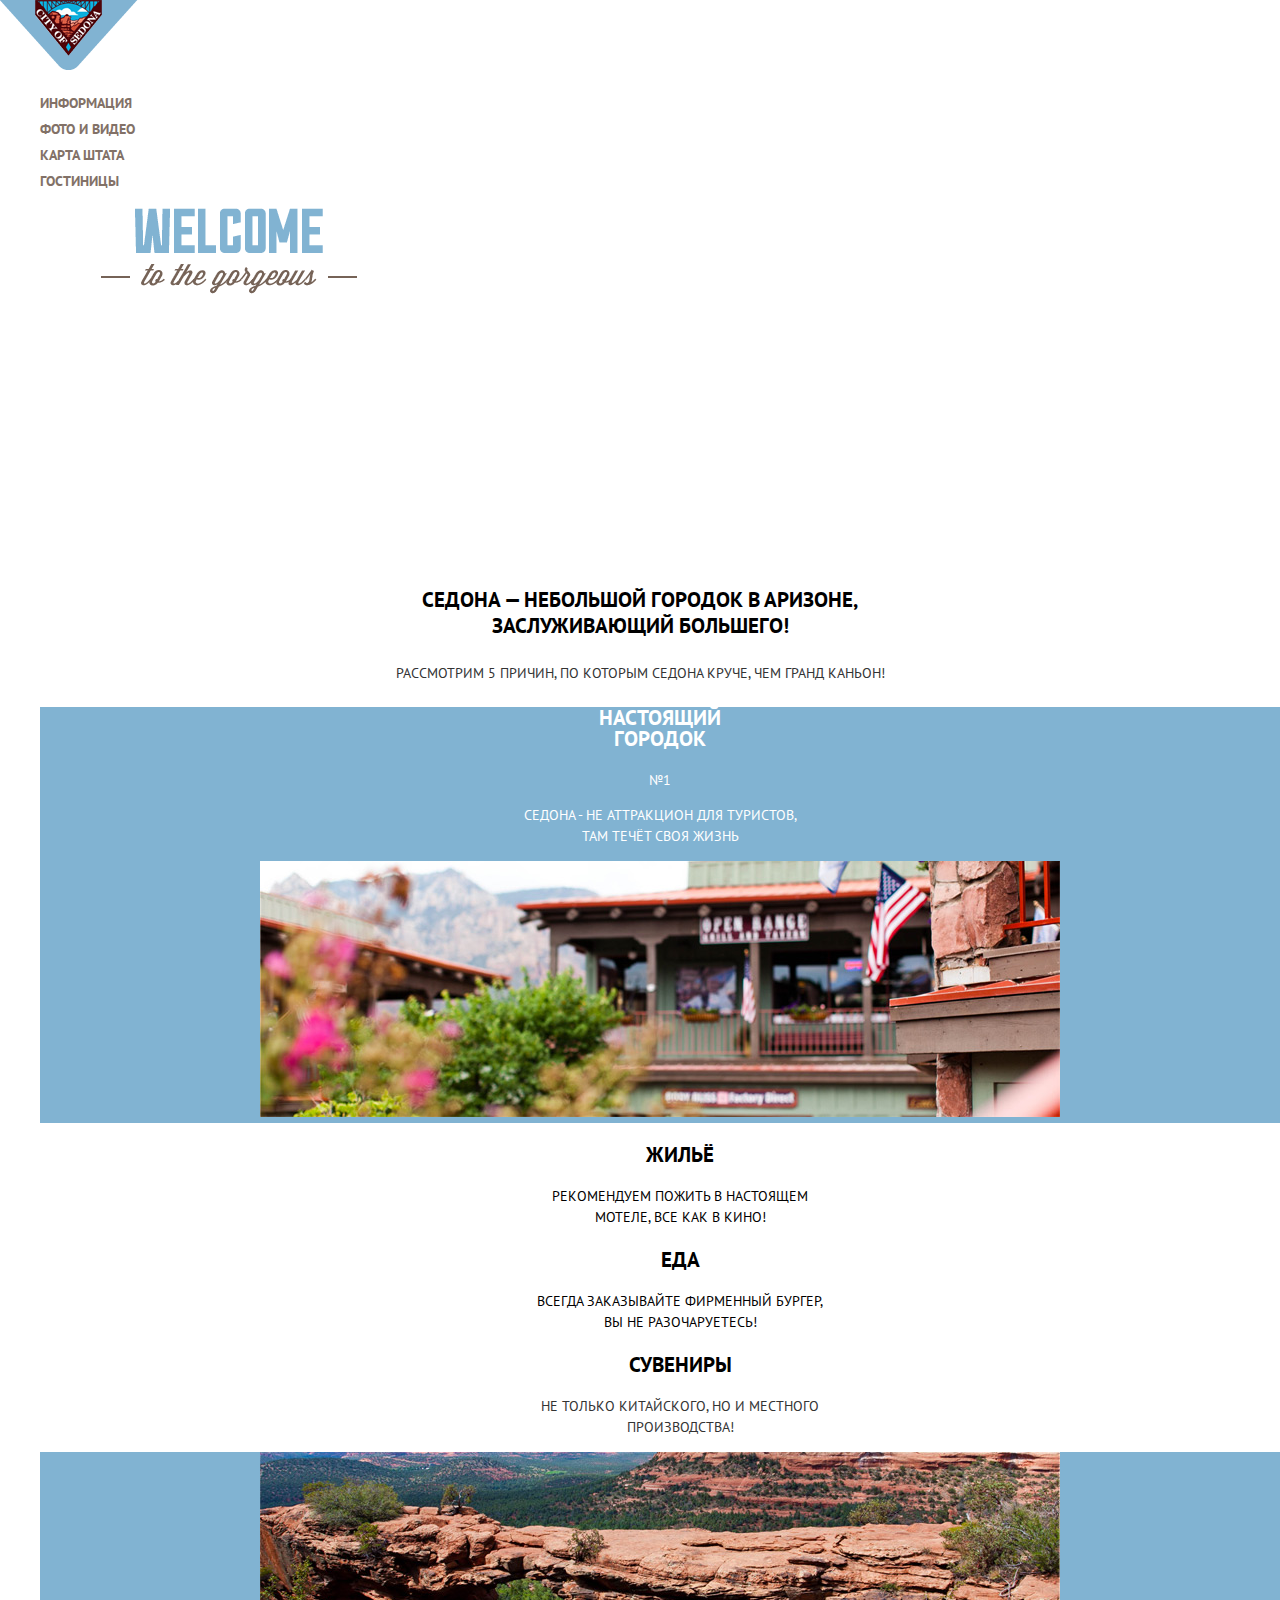
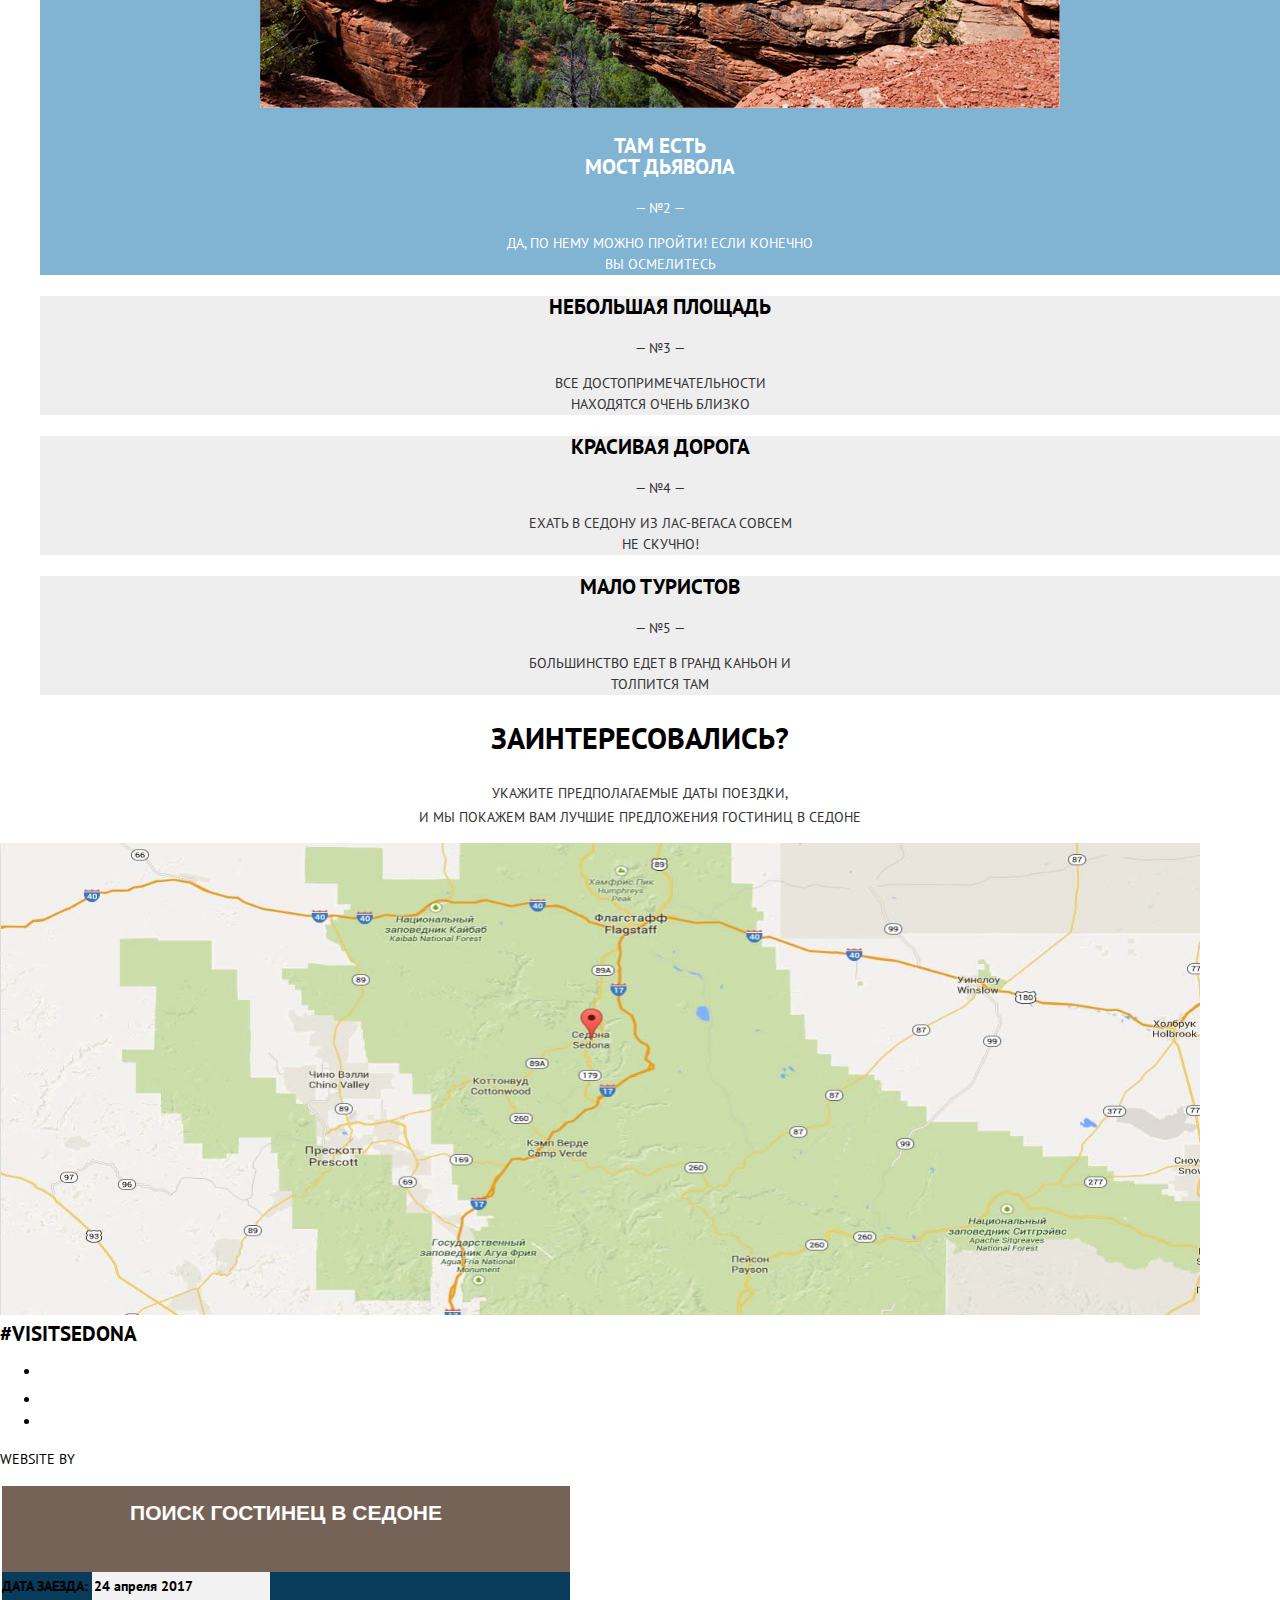
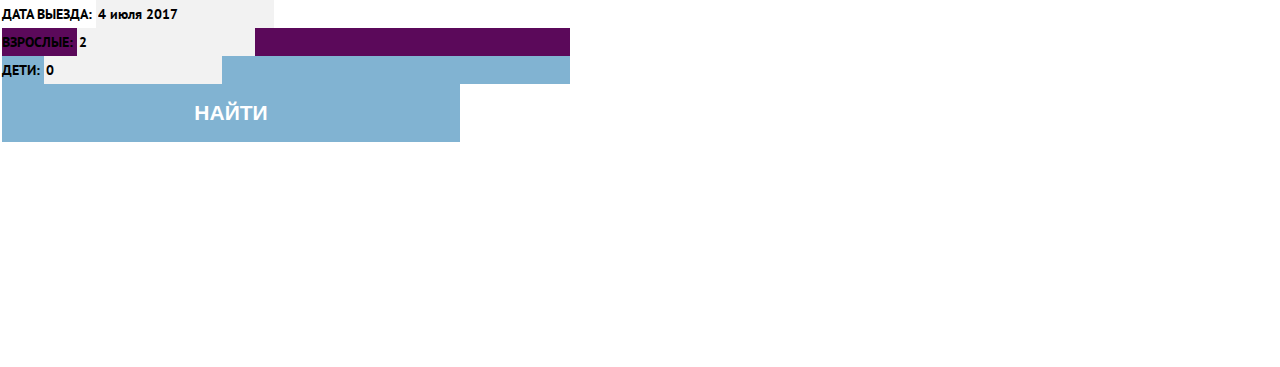
==== index.html @ f2735980 "Стилизация главной страницы ( без формы, отступы исправлю позже)" ====
<!DOCTYPE html>
<html lang="ru">
  <head>
    <meta charset="utf-8">
    <title>HTML Academy: Седона</title>
    <link href="https://fonts.googleapis.com/css?family=PT+Sans" rel="stylesheet">
    <link rel="stylesheet" type="text/css" href="normalize.css">
    <link href="css/style.css" rel="stylesheet">
  </head>
  <body>
    <header>
      <div class="main-navigation-wrapper">
      <a class="main-logo" href="index.html">
        <img src="img/main-header138x70.png" width="138" height="70" alt="Логотип Седона">
        </a>
      <nav class="main-navigation">  
        <ul class="site-navigation">
          <li class="item-info"><a href="#">Информация</a></li>
          <li class="item-photo"><a href="#">Фото и видео</a></li>
          <li class="item-map"><a href="#">Карта штата</a></li>
          <li class="item-hotel"><a href="catalog.html">Гостиницы</a></li>
        </ul>
      </nav>
      </div>
      <div class="features-photo">
        <img src="img/main-backgroung458x352.png" width="458" height="352" alt="welcome to sedona">
        <div>
    </header>
    <main class="container">
      <h1 class="visually-hidden">SEDONA</h1>
      <section class="features-main">
        <h2 class="visually-hidden">
          Преимущества
        </h2>
        <p class="sedona-description">
          СЕДОНА — небольшой городок в АРИЗОНЕ, <br>
зАСЛУЖИвающий большего!
        </p>
        <p class="table-name">Рассмотрим 5 причин, по которым Седона круче, чем гранд каньон!
        </p>
        <ol class="sedona-features">
          <li class="first-features">
            <div class="first-features-block">
            <h3>Настоящий<br>
              городок
            </h3>
            <span> №1</span>
            <p>Седона - не аттракцион для туристов,<br> там течёт своя жизнь</p>
          </div>
            <img src="img/thefirstreasontown800x256.jpg">
            </li>
            <ul class="features-list">
              <li class="features-item-first">
                <h3>Жильё</h3>
                <p>Рекомендуем пожить в настоящем<br> мотеле, все как в кино!</p>
              </li>
              <li class="features-item-second">
                <h3>Еда</h3>
                <p>Всегда заказывайте фирменный бургер,<br>
                  Вы не разочаруетесь!
                </p>
              </li>
              <li class="features-item">
                <h3>Сувениры</h3>
                <p>Не только китайского, но и местного<br>производства!
              </li>
            </ul>
          <li class="second-features">
              <img src="img/thesecondreasontown800x256.jpg">
              <div class="second-features-block">
            <h3>Там есть<br>
              мост дьявола
            </h3>
            <span> — №2 —</span>
            <p>Да, по нему можно пройти! Если конечно<br> вы осмелитесь</p>
            </div>
          </li>
          <div class="last-feature-block">
          <div class="feature-item-block-1">
          <li class="features">
            <h3>Небольшая площадь</h3>
            <span>— №3 —</span>
            <p >ВСЕ достопримечательности <br>
находятся очень близко</p>
          </li>
          </div>
          <div class="feature-item-block-2">
          <li class="features">
            <h3>Красивая дорога</h3>
            <span>— №4 —</span>
            <p>ЕХАТЬ В СЕДОНУ ИЗ ЛАС-ВЕГАСА совсем <br>
НЕ СКУЧНО!</p>
          </li>
          </div>
          <div class="feature-item-block-3">
          <li class="features">
            <h3 >Мало туристов</h3>
            <span>— №5 —</span>
            <p>Большинство едет в Гранд Каньон и<br> толпится там</p>
          </li>
          </div>
          </div>
        </ol>
      </section>
      <section class="modal-map">
        <h2 class="map-title">Заинтересовались?</h2>
        <p class="map-description">
         Укажите предполагаемые даты поездки, <br>
и мы покажем вам лучшие предложения гостиниц в седоне
        </p>
        <img src="img/mp.jpg" width="1200" height="472" alt="Карта">
      </section>
    </main>
    

    <footer class="main-footer">
       <div class="container-footer">
      <div class="visit-span">
      <span>#VISITSEDONA</span>
      </div>
       
      <div class="social-wrapper">
       <div class="social-block">
        <ul class="social">
          <li><a class="social-button " href="#">
            <span class="visually-hidden">twitter</span>
            <svg xmlns="http://www.w3.org/2000/svg" xmlns:xlink="http://www.w3.org/1999/xlink" width="17" height="15" viewBox="0 0 17 15">
              <path fill="#FFF" d="M10.95.144c1.685-.496 2.984.27 3.577 1.179.673-.231 1.331-.481 2.011-.708a2.345 2.345 0 0 1-.857 1.768c.685.17 1.304-.491 1.304-.491-.169 1-1.006 1.788-1.563 2.024-.231 6.75-3.175 11.217-10.077 11.082h-.446c-.41 0-4.164-.46-4.898-1.887 2.271.196 3.893-.422 4.693-1.177-.96-.3-2.679-.477-2.979-2.95.349.106.564.228 1.19.119C1.705 8.247.374 7.53.448 5.33c.285.328 1.067.536 1.34.472C1.085 5.561-.182 2.442.894.85c1.818 1.854 3.735 3.606 7.152 3.773C8.254 2.33 9.183.793 10.95.144z"/></svg>

            </a>
          </li>
          <li><a class="social-button" href="#">
            <span class="visually-hidden">facebook</span>
            <svg xmlns="http://www.w3.org/2000/svg" width="12" height="22" viewBox="0 0 12 22"><path fill="#FFF" d="M12 4V0H8a4 4 0 0 0-4 4v4H0v4h4v10h4V12h4V8H8V4h4z"/></svg>
            </a>
          </li>
          <li><a class="social-button" href="#">
            <span class="visually-hidden">youtube</span>
            <svg xmlns="http://www.w3.org/2000/svg" xmlns:xlink="http://www.w3.org/1999/xlink" width="20" height="16" viewBox="0 0 20 16"><path fill="#FFF" d="M17 0H3C1.35 0 0 1.35 0 3v10c0 1.65 1.35 3 3 3h14c1.65 0 3-1.35 3-3V3c0-1.65-1.35-3-3-3zM6.027 11.998V4.002L15.014 8l-8.987 3.998z"/></svg>

            </a>
          </li>
        </ul>
      </div>
     </div>


      <div class="footer-copyright">
        <p>Website by</p>
        <a class="button" href="https://htmlacademy.ru">
        <span class="visually-hidden">HTML Academy</span>
      </a>

      </div>
    </div>
    </footer>


    <fieldset class="form-frame">
      <button class="search-hotel"> Поиск гостинец в Седоне </button>
      <form class="searching-form">
        
        <div class="form-block">
        <div class="comming">
          <label class="date-comming" for="dateid">
          Дата заезда:
          </label>
          <span class="visually-hidden">календарь</span>
          <input type="text" name="date" id="dateid" value="24 апреля 2017">
        </div>
        <div class="comming-out">
          <label class="date-comming-out" for="dateoutid">
          Дата выезда:
          </label>
          <span class="visually-hidden">календарь</span>
          <input type="text" name="date" id="dateoutid" value="4 июля 2017">
        </div>
        <div class="number-of-adult">
          <span class="visually-hidden">минус</span>
          <label class="people" for="adultid">
          Взрослые:
          </label>
          <span class="visually-hidden">плюс</span>
          <input type="text" name="adult" id="adultid" value="2">
        </div>
        <div class="number-of-children">
          <span class="visually-hidden">минус</span>
          <label class="people" for="childid">
          Дети:
          </label>
          <span class="visually-hidden">плюс</span>
          <input type="text" name="child" id="childid" value="0">
        </div>
        <button class="form-submit" type="submit">
        Найти
        </button>

       </div>
      </form>
    </fieldset>
  </body>
</html>
---- css/style.css ----
/*общие стили*/
 body{
     margin: 0;
     padding: 0;
     font-family: "PT Sans", Arial, sans-serif;
     font-size: 14px;
     line-height: 21px;
     font-weight: 500;
     color: #000000;
     text-transform: uppercase;
     background-color: #ffffff;
}
 a {
     text-decoration: none;
}
 @font-face {
     font-family: "PTSansRegular";
     src: url("../fonts/PTSansRegular/PTSansRegular.eot");
     src: url("../fonts/PTSansRegular/PTSansRegular.eot?#iefix")format("embedded-opentype"), url("../fonts/PTSansRegular/PTSansRegular.woff") format("woff"), url("../fonts/PTSansRegular/PTSansRegular.ttf") format("truetype");
     font-style: normal;
     font-weight: normal;
}
 @font-face {
     font-family: "PTSansItalic";
     src: url("../fonts/PTSansItalic/PTSansItalic.eot");
     src: url("../fonts/PTSansItalic/PTSansItalic.eot?#iefix")format("embedded-opentype"), url("../fonts/PTSansItalic/PTSansItalic.woff") format("woff"), url("../fonts/PTSansItalic/PTSansItalic.ttf") format("truetype");
     font-style: normal;
     font-weight: normal;
}
 @font-face {
     font-family: "PTSansBold";
     src: url("../fonts/PTSansBold/PTSansBold.eot");
     src: url("../fonts/PTSansBold/PTSansBold.eot?#iefix")format("embedded-opentype"), url("../fonts/PTSansBold/PTSansBold.woff") format("woff"), url("../fonts/PTSansBold/PTSansBold.ttf") format("truetype");
     font-style: normal;
     font-weight: normal;
}
 .visually-hidden {
     position: absolute;
     clip: rect(0 0 0 0);
     width: 1px;
     height: 1px;
     margin: -1px;
}
/*навигация на главной странице*/
 .main-navigation{
     color: #000000;
     background-color: #ffffff;
     line-height: 26px;
     font-weight: 700;
}
 .site-navigation{
     list-style: none;
}
 .site-navigation a:link{
     color: #827167;
}
 .site-navigation a{
     color: #000000;
}
 .site-navigation a:hover{
     color: #81b3d2;
}
 .site-navigation a:active{
     color: #000000;
     opacity: 0.3;
}
/*картинка на главноей странице после заголовка*/
 header{
     background-image: url(../img/header1200x568.jpg);
     background-size: 100%;
}
/*Спиксок преимуществ*/
 .sedona-features, .features-list{
     list-style: none;
     text-align: center;
}
 .sedona-description{
     font-weight: 700;
     text-align: center;
     font-size: 21px;
     line-height: 26px;
}
 .table-name{
     font-size: 14px;
     line-height: 26px;
     color: #333333;
     text-align: center;
}
 .first-features, .second-features{
     background-color: #81b3d2;
     color: #ffffff;
}
 .first-features span, .second-features span{
     color: #fff;
}
 .sedona-features h3{
     font-size: 21px;
     line-height: 21px;
}
 .features-list{
     background-color: #ffffff;
}
 .features-item p{
     color: #333333;
     font-size: 14px;
     font-weight: 21px;
}
 .features-item h3{
     color: #000000;
     font-size: 21px;
}
 .features{
     background-color: #eeeeee;
}
 .features p, span{
     color: #333333;
}
/*карта*/
 .map-title{
     font-size: 30px;
     line-height: 36px;
     text-align: center;
}
 .map-description{
     line-height: 24px;
     font-size: 14px;
     color: #333333;
     text-align: center;
}
/*футер*/
 .main-footer span{
     font-size: 21px;
     line-height: 26px;
     font-weight: 700;
     text-align: left;
     color: #000000;
}
 .footer-copyright p{
     line-height: 26px;
     font-weight: 400;
}
/*форма*/
 .searching-form input{
     font: inherit;
     background-color: #f2f2f2;
     border: 0px;
     line-height: 26px;
     font-size: 14px;
     font-weight: bold;
}
 .searching-form label{
     line-height: 26px;
     font-size: 14px;
     font-weight: bold;
}
 .search-hotel{
     font-size:21px;
     line-height: 26px;
     font-weight: bold;
     color: #ffffff;
     text-align: center;
     background-color: #766357;
     border:0px;
     width: 568px;
     height: 86px;
     padding-bottom:33px;
     text-transform: uppercase;
}
 .form-frame {
     border: 0;
     width: 566px;
     height: 481px;
     background-color: #ffffff;
     padding:0;
}
 .form-submit{
     width: 458px;
     height:58px;
     background-color: #81b3d2;
     border: 0px;
     font-size: 21px;
     font-weight: bold;
     color:#ffffff;
     text-transform: uppercase;
}
 .comming{
     background-color: #093b5b;
}
 .number-of-adult{
     background-color: #5b095a;
}
 .number-of-children{
     background-color: #81b3d2;
}
/*страница каталога*/
 .inner-page {
     color: #000000;
     background-color: #ffffff;
     font-size: 14px;
     line-height: 21px;
}
 .filter fieldset {
     border: none;
}
 .infrastructure-filter{
     list-style: none;
}
 .housing-filter{
     list-style: none;
}
 .filter legend {
     color: #ffffff;
     font-size: 16px;
     line-height: 21px;
     font-weight: bold;
}
 .filters{
     background-color: #4077a0;
     background: url(../img/background1200x217.jpg) no-repeat;
     background-size: 100%;
}
 .infrastructure-description, .type-of-housing-description{
     color: #ffffff;
     line-height: 21px;
}
 .button{
     color: #ffffff;
}
 .result{
     background-color: transparent;
     border: 1px solid #ffffff;
     color: #ffffff;
}
 .result:hover{
     background-color: #ffffff;
     color:#000000;
     border: 1px solid #ffffff;
}
/*результат*/
 .done {
     font-size: 21px;
     line-height: 26px;
     font-weight: 700;
     color: #000000;
}
 .sorter{
     font-size: 12px;
     line-height: 18px;
     color: #000000;
}
 .sorting .sort-item a{
     color: #000000;
     opacity: 0.3;
     border-bottom: 1px dashed rgba(0,0,0,0.3);
}
 .sorting .sort-item a:hover{
     color: #81b3d2;
     border-bottom: 1px dashed #81b3d2;
}
 .sorting .sort-item a:active{
     color: #000000;
     border-bottom:0;
}
/*каталог*/
 .catalog-item a{
     font-size: 21px;
     line-height: 26px;
     font-weight: 700;
     color: #000000;
}
 .catalog-item a:hover{
     color: #81b3d2;
}
 .catalog-item a:active{
     color: rgba(0,0,0,0.3);
}
 .catalog-list{
     list-style: none;
}
 .item-description{
     color: #333333;
     font-style: 14px;
     line-height: 21px;
}
 .rating {
     color: #666666;
     font-size: 14px;
     line-height: 21px;
     font-weight: 400;
}
/*подробнее*/
 .catalog-list .button{
     color: #ffffff;
     background-color: #81b3d2;
}
 .catalog-list .button:hover{
     color: #ffffff;
     background-color: #669ec0;
}
 .catalog-list .button:active{
     color: rgba(255,255,255,0.3);
     background-color:#5496bd;
     opacity: 0.3;
}
/*забронировать*/
 .catalog-list .rent{
     color: #ffffff;
     background-color: #766357;
}
 .catalog-list .rent:hover{
     color: #ffffff;
     background-color: #604e43;
}
 .catalog-list .rent:active{
     color: rgba(255,255,255,0.3);
     background-color: #503e33;
}
 .social-button-list{
     list-style: none;
}
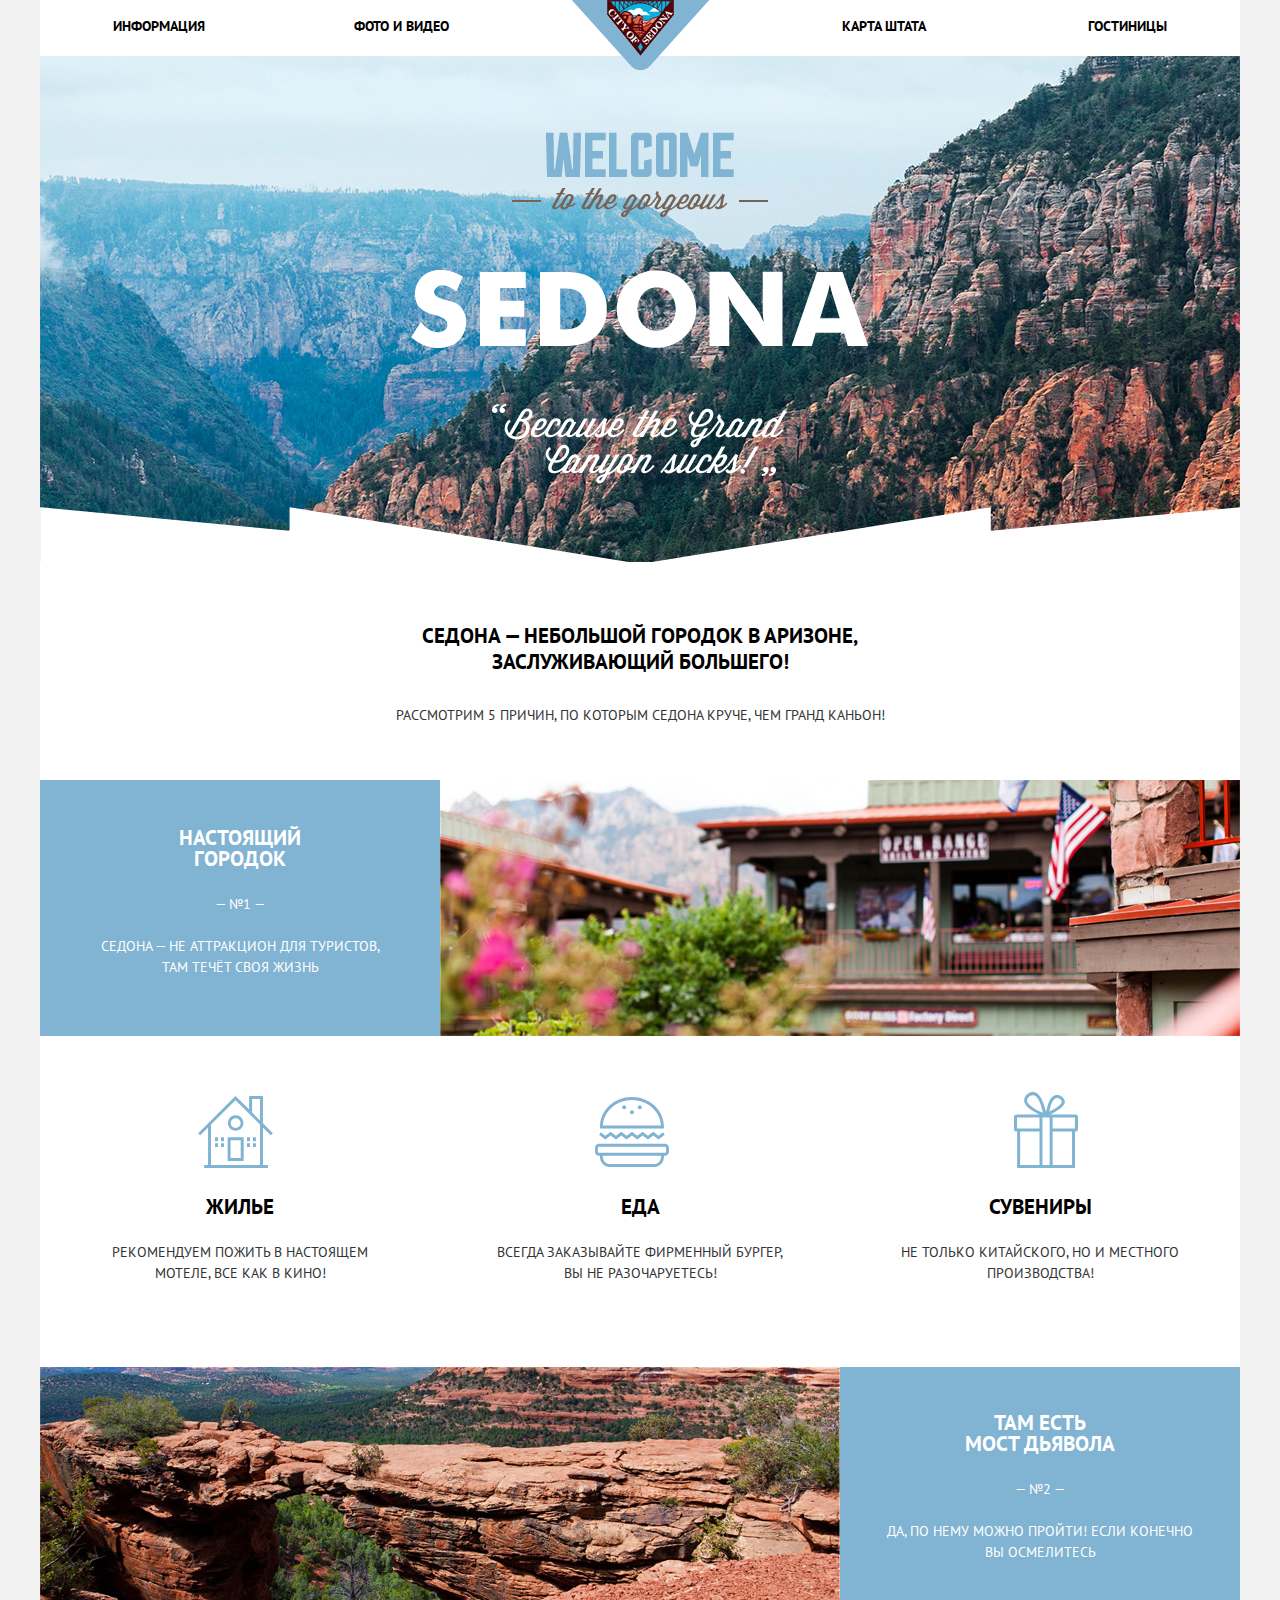
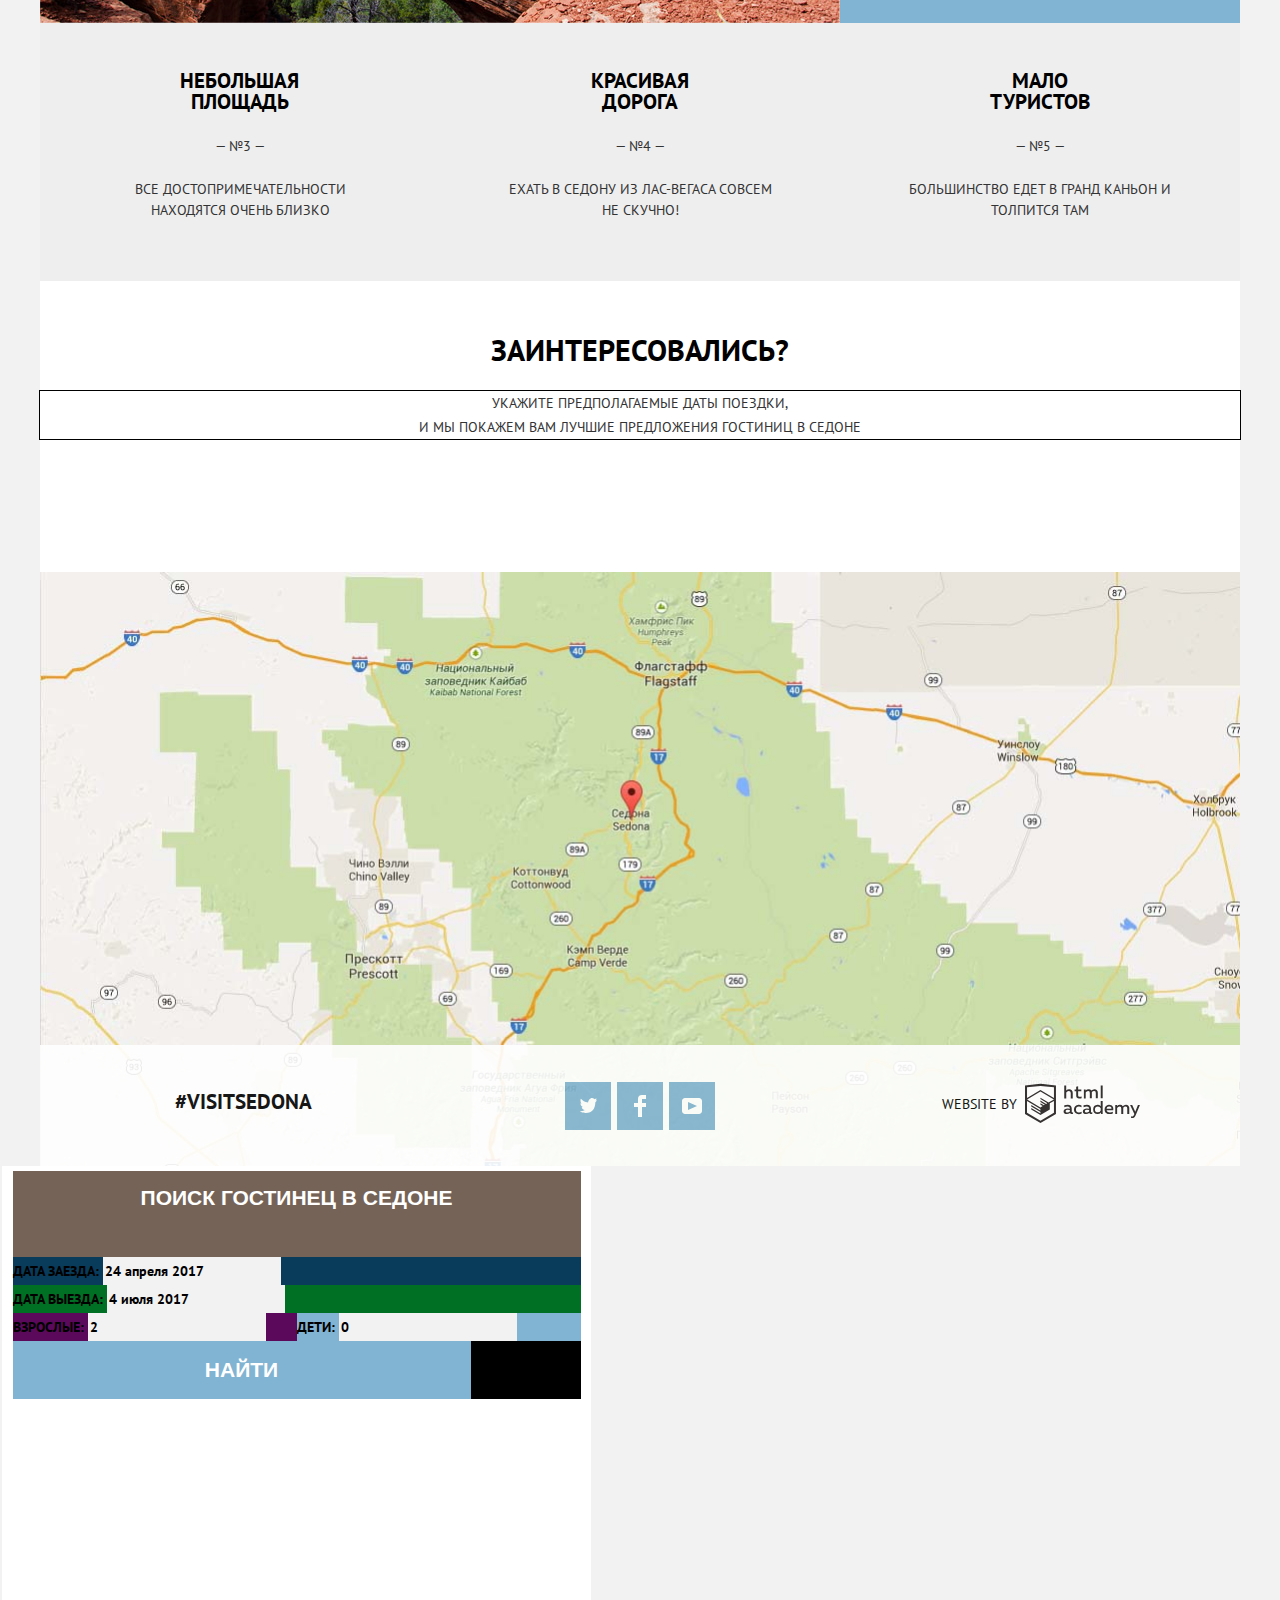
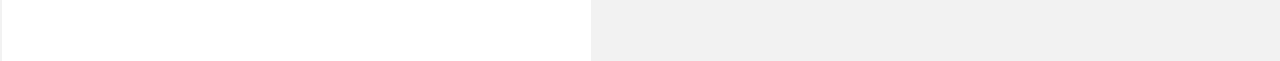
==== commit 38f7a27e: "переделала футер, доделала стилизацию галвной страницы и католога(без svg)" ====
--- a/index.html
+++ b/index.html
@@ -24,8 +24,9 @@
       </div>
       <div class="features-photo">
         <img src="img/main-backgroung458x352.png" width="458" height="352" alt="welcome to sedona">
-        <div>
+        </div>
     </header>
+
     <main class="container">
       <h1 class="visually-hidden">SEDONA</h1>
       <section class="features-main">
@@ -44,29 +45,33 @@
             <h3>Настоящий<br>
               городок
             </h3>
-            <span> №1</span>
-            <p>Седона - не аттракцион для туристов,<br> там течёт своя жизнь</p>
+            <span> — №1 —</span>
+            <p>
+СЕДОНА — НЕ АТтРАКЦИОн для туристов,<br> там течёт своя жизнь</p>
           </div>
-            <img src="img/thefirstreasontown800x256.jpg">
-            </li>
+            <div class="first-features-photo"></div>
             <ul class="features-list">
               <li class="features-item-first">
-                <h3>Жильё</h3>
+                <svg xmlns="http://www.w3.org/2000/svg" width="75" height="72" viewBox="0 0 75 72"><g fill="#81B3D2"><path d="M29.656 65.033h16V41.21h-16v23.823zm2.937-20.899h10.125V62.11H32.593V44.134z"/><path d="M72.771 39.253l2.076-2.068-9.908-9.865V0H51.127v13.567L37.5 0 .152 37.185l2.077 2.068 7.832-7.795v37.618H6.124V72h63.875v-2.924H64.94V31.458l7.831 7.795zM62.002 69.076H12.999V28.534L37.5 4.149l24.502 24.385v40.542zm0-44.682l-7.938-7.902V2.924h7.938v21.47z"/><path d="M29.906 27.08c0 4.261 3.47 7.713 7.75 7.713 4.279 0 7.75-3.452 7.75-7.713 0-4.259-3.471-7.713-7.75-7.713-4.281 0-7.75 3.454-7.75 7.713zm7.75-4.945c2.744 0 4.969 2.214 4.969 4.945 0 2.732-2.225 4.948-4.969 4.948-2.746 0-4.97-2.216-4.97-4.948 0-2.731 2.225-4.945 4.97-4.945zM17.061 41.21h3v3.919h-3zM22.999 41.21h3v3.919h-3zM17.061 47.182h3v3.919h-3zM22.999 47.182h3v3.919h-3zM48.998 41.21h3v3.919h-3zM54.936 41.21h3v3.919h-3zM48.998 47.182h3v3.919h-3zM54.936 47.182h3v3.919h-3z"/></g></svg>
+                <h3>ЖильЕ</h3>
                 <p>Рекомендуем пожить в настоящем<br> мотеле, все как в кино!</p>
               </li>
               <li class="features-item-second">
+                <svg xmlns="http://www.w3.org/2000/svg" width="74" height="70" viewBox="0 0 74 70"><g fill="#81B3D2"><path d="M69.854 46.71H4.051c-2.274 0-4.135 1.94-4.135 4.313v3.504c0 2.372 1.861 4.313 4.135 4.313h.93v1.053c0 5.536 4.341 10.065 9.648 10.065h44.646c5.306 0 9.648-4.529 9.648-10.065V58.84h.93c2.274 0 4.135-1.941 4.135-4.313v-3.504c0-2.373-1.86-4.313-4.134-4.313zm-3.848 13.184c0 3.871-3.019 7.021-6.73 7.021H14.629c-3.711 0-6.731-3.15-6.731-7.021v-1.053h58.107v1.053zm5.065-5.367c0 .688-.558 1.271-1.218 1.271H4.051c-.66 0-1.217-.582-1.217-1.271v-3.504c0-.688.558-1.271 1.217-1.271h65.802c.66 0 1.218.582 1.218 1.271v3.504zM15.634 38.406l5.323 4.059 5.326-4.059 5.328 4.059 5.328-4.059 5.328 4.059 5.329-4.059 5.327 4.059 5.33-4.06 5.336 4.059 6.194-4.712-1.72-2.459-4.474 3.403-5.336-4.057-5.33 4.056-5.327-4.057-5.329 4.057-5.328-4.057-5.328 4.057-5.328-4.057-5.325 4.057-5.323-4.057-5.327 4.057-4.467-3.401-1.721 2.457 6.188 4.714zM7.978 31.544H68.855c.041-.619.069-1.241.069-1.87 0-.394-.016-.783-.032-1.173C68.227 12.657 54.186 0 36.952 0 19.719 0 5.677 12.657 5.013 28.501c-.017.39-.032.78-.032 1.173 0 .629.028 1.251.07 1.87h2.927zM36.952 3.043c15.591 0 28.35 11.316 29.021 25.458H7.931c.673-14.142 13.43-25.458 29.021-25.458z"/><ellipse cx="36.952" cy="15.26" rx="1.945" ry="2.03"/><ellipse cx="29.172" cy="10.23" rx="1.946" ry="2.03"/><ellipse cx="44.732" cy="10.23" rx="1.946" ry="2.03"/></g></svg>
                 <h3>Еда</h3>
                 <p>Всегда заказывайте фирменный бургер,<br>
                   Вы не разочаруетесь!
                 </p>
               </li>
               <li class="features-item">
+                <svg xmlns="http://www.w3.org/2000/svg" width="64" height="76" viewBox="0 0 64 76"><path fill-rule="evenodd" clip-rule="evenodd" fill="#81B3D2" d="M61.097 22.501H36.312C50.125 15.602 51.229 11.25 50.72 8.816c-1.162-3.963-5.692-7.023-10.002-5.407-5.569 2.089-7.137 10.388-8.644 16.387-1.924-6.07-3.784-13.814-8.136-17.737C22.677.921 20.843-.205 18.175.031c-4.026.356-9.802 5.382-7.458 10.981 2.251 5.378 9.687 8.777 14.578 11.489H2.879A2.882 2.882 0 0 0 0 25.37v11.322a2.882 2.882 0 0 0 2.879 2.869h.274V76h57.841V39.561h.103a2.882 2.882 0 0 0 2.88-2.869V25.37a2.882 2.882 0 0 0-2.88-2.869zM42.413 5.944c2.103-.31 4.982 1.299 5.255 3.209.393 2.756-3.4 5.255-5.086 6.421-2.523 1.744-4.928 2.643-7.287 4.055.884-3.69 2.549-13.011 7.118-13.685zm-22.882 9.968c-2.225-1.485-6.544-4.431-6.44-7.771.112-3.595 5.743-6.57 8.814-3.886 3.856 3.371 5.713 11.105 7.119 16.557-3.249-1.539-6.328-2.788-9.493-4.9zm5.972 57.114H6.136V39.561h19.368v33.465zm0-36.502H3.046V25.538h22.457v10.986zm10.157 0v36.503h-7.174V25.538h7.174v10.986zm22.351 36.502H38.644V39.561h19.367v33.465zm2.92-36.502H38.644V25.538h22.287v10.986z"/></svg>
                 <h3>Сувениры</h3>
                 <p>Не только китайского, но и местного<br>производства!
               </li>
             </ul>
+            </li>
           <li class="second-features">
-              <img src="img/thesecondreasontown800x256.jpg">
+              <div class="second-features-photo"></div>
               <div class="second-features-block">
             <h3>Там есть<br>
               мост дьявола
@@ -75,31 +80,23 @@
             <p>Да, по нему можно пройти! Если конечно<br> вы осмелитесь</p>
             </div>
           </li>
-          <div class="last-feature-block">
-          <div class="feature-item-block-1">
-          <li class="features">
+          <li class="features area">
             <h3>Небольшая площадь</h3>
             <span>— №3 —</span>
             <p >ВСЕ достопримечательности <br>
 находятся очень близко</p>
           </li>
-          </div>
-          <div class="feature-item-block-2">
-          <li class="features">
+          <li class="features road">
             <h3>Красивая дорога</h3>
             <span>— №4 —</span>
-            <p>ЕХАТЬ В СЕДОНУ ИЗ ЛАС-ВЕГАСА совсем <br>
+            <p>ЕХАТЬ В СЕДОНУ ИЗ ЛАС-ВЕГАСА совсем 
 НЕ СКУЧНО!</p>
           </li>
-          </div>
-          <div class="feature-item-block-3">
-          <li class="features">
+          <li class="features tourists">
             <h3 >Мало туристов</h3>
             <span>— №5 —</span>
             <p>Большинство едет в Гранд Каньон и<br> толпится там</p>
           </li>
-          </div>
-          </div>
         </ol>
       </section>
       <section class="modal-map">
--- a/css/style.css
+++ b/css/style.css
@@ -2,37 +2,17 @@
  body{
      margin: 0;
      padding: 0;
-     font-family: "PT Sans", Arial, sans-serif;
+     font-family: "PT Sans", Arial, serif;
      font-size: 14px;
      line-height: 21px;
      font-weight: 500;
      color: #000000;
      text-transform: uppercase;
-     background-color: #ffffff;
+     background-color: #f2f2f2;
+
 }
  a {
      text-decoration: none;
-}
- @font-face {
-     font-family: "PTSansRegular";
-     src: url("../fonts/PTSansRegular/PTSansRegular.eot");
-     src: url("../fonts/PTSansRegular/PTSansRegular.eot?#iefix")format("embedded-opentype"), url("../fonts/PTSansRegular/PTSansRegular.woff") format("woff"), url("../fonts/PTSansRegular/PTSansRegular.ttf") format("truetype");
-     font-style: normal;
-     font-weight: normal;
-}
- @font-face {
-     font-family: "PTSansItalic";
-     src: url("../fonts/PTSansItalic/PTSansItalic.eot");
-     src: url("../fonts/PTSansItalic/PTSansItalic.eot?#iefix")format("embedded-opentype"), url("../fonts/PTSansItalic/PTSansItalic.woff") format("woff"), url("../fonts/PTSansItalic/PTSansItalic.ttf") format("truetype");
-     font-style: normal;
-     font-weight: normal;
-}
- @font-face {
-     font-family: "PTSansBold";
-     src: url("../fonts/PTSansBold/PTSansBold.eot");
-     src: url("../fonts/PTSansBold/PTSansBold.eot?#iefix")format("embedded-opentype"), url("../fonts/PTSansBold/PTSansBold.woff") format("woff"), url("../fonts/PTSansBold/PTSansBold.ttf") format("truetype");
-     font-style: normal;
-     font-weight: normal;
 }
  .visually-hidden {
      position: absolute;
@@ -42,17 +22,83 @@
      margin: -1px;
 }
 /*навигация на главной странице*/
+ .main-navigation-wrapper{
+     width: 100%;
+     background-color: #f2f2f2;
+     display: -webkit-box;
+     display: -ms-flexbox;
+     display: flex;
+     -webkit-box-pack: center;
+     -ms-flex-pack: center;
+     justify-content: center;   
+ }
  .main-navigation{
      color: #000000;
      background-color: #ffffff;
      line-height: 26px;
      font-weight: 700;
+     font-size: 14px;
+     width: 1200px;
+     display: -webkit-box;
+     display: -ms-flexbox;
+     display: flex;
+     -webkit-box-orient: vertical;
+     -webkit-box-direction: normal;
+     -ms-flex-direction: column;
+     flex-direction: column;
+     -webkit-box-pack: center;
+     -ms-flex-pack: center;
+     justify-content: center;
+     padding-bottom: 17px;
+     padding-top: 13px;
+}
+.main-logo{
+     height: 70px;
+     width: 137px;
+     display: block;
+     position: absolute;
+    
+}
+@media screen and (-ms-high-contrast: active), (-ms-high-contrast: none) {
+ .main-logo { margin-left:528px;}
 }
  .site-navigation{
+     width: 1200px;
      list-style: none;
-}
- .site-navigation a:link{
-     color: #827167;
+     padding: 0px;
+     margin:0;
+     width: auto;
+     display: -webkit-box;
+     display: -ms-flexbox;
+     display: flex;
+     -ms-flex-pack: distribute;
+         justify-content: space-around;
+}
+
+.item-info,
+.item-photo {
+     text-align: left; 
+}
+.item-map,
+.item-hotel{
+     text-align: right;
+}
+.main-navigation li{
+     width: 300px;
+     -webkit-box-sizing: border-box;
+             box-sizing: border-box;
+}
+.item-info{
+     padding-left: 73px;
+}
+.item-hotel{
+     padding-right: 73px;
+}
+.item-photo{
+     padding-left:14px;
+}
+.item-map{
+     padding-right: 14px;
 }
  .site-navigation a{
      color: #000000;
@@ -64,82 +110,244 @@
      color: #000000;
      opacity: 0.3;
 }
+ .link-active a{
+     color: #827167;
+     opacity: 1;
+}
 /*картинка на главноей странице после заголовка*/
- header{
-     background-image: url(../img/header1200x568.jpg);
-     background-size: 100%;
+.container{
+     width: 1200px;
+     margin: 0 auto;
+     background-color: #fff;
+}
+.features-main{
+     width: 1200px;
+     margin: 0 auto;
+}
+.features-photo{
+
+     background-image: url(../img/photoheader1200x773.jpg);
+     background-size: cover;
+     width: 1200px;
+     height: 508px;
+     display: block;
+     margin: 0 auto;
+     /*margin-bottom: 61px;*/
+
+}
+.features-photo img{
+     margin: 0 auto;
+     border: 1px solid transparent;
+     margin-top: 75px;
+     margin-left: 370px;
 }
 /*Спиксок преимуществ*/
  .sedona-features, .features-list{
      list-style: none;
      text-align: center;
+     margin:0;
+     padding:0;    
+}
+.sedona-features{
+    display: -webkit-box;
+    display: -ms-flexbox;
+    display: flex;
+    -webkit-box-orient: vertical;
+    -webkit-box-direction: normal;
+    -ms-flex-direction: inline-block;
+    flex-direction: inline-block;
+    -ms-flex-wrap: wrap;
+    flex-wrap: wrap;
+
 }
  .sedona-description{
+     padding-top: 61px;
      font-weight: 700;
      text-align: center;
      font-size: 21px;
      line-height: 26px;
+     margin-bottom: 27px;
+     margin-top: -2px;
 }
  .table-name{
      font-size: 14px;
      line-height: 26px;
      color: #333333;
      text-align: center;
+     margin-bottom: 52px;
+}
+ .features-list{/*70 95 161*/
+     background-color: #ffffff;
+     width: 1200px;
+     font-size:14px;
+     line-height:21px;
+     display: -webkit-box;
+     display: -ms-flexbox;
+     display: flex;
+     -webkit-box-pack: justify;
+         -ms-flex-pack: justify;
+             justify-content: space-between;
+     padding-top:160px;
+}
+.features-item-first{
+     width: 400px;
+}
+.features-item-first svg{
+    position: absolute;
+    top:1096px;
+    left: 198px;
+    background-repeat: no-repeat;
+}
+.features-item-second svg{
+    position: absolute;
+    top:1097px;
+    left: 595px;
+    background-repeat: no-repeat;
+}
+.features-item svg{
+    position: absolute;
+    top:1092px;
+    right:202px;
+    background-repeat: no-repeat;
+}
+.features-item-second{
+     width: 400px;
+}
+.features-item{
+     width: 400px;
+}
+ .features-list p{
+     color: #333333;
+     font-size: 14px;
+     line-height: 21px;
+     margin-bottom: 83px;
+}
+ .features-item h3,
+ .features-item-first h3,
+ .features-item-second h3{
+     color: #000000;
+     font-size: 21px;
 }
  .first-features, .second-features{
      background-color: #81b3d2;
+     width: 1200px;
      color: #ffffff;
+     display: -webkit-box;
+     display: -ms-flexbox;
+     display: flex;
+     -ms-flex-wrap: wrap;
+         flex-wrap: wrap;
+
+}
+.second-features-photo{
+     background-image: url(../img/thesecondreasontown800x256.jpg);
+     background-size: cover;
+     width: 800px;
+     height: 256px;
+     display: block;
+     margin: 0 auto;
 }
  .first-features span, .second-features span{
      color: #fff;
+     display: block;
+     margin-top: 25px;
+     margin-bottom: 21px;
+}
+.features-list p{
+     margin-top: 25px;
+
+}
+.first-features-block{
+     margin-top: 47px;
+     width: 400px;
+}
+.first-features-photo{
+     background-color: #e3dadb;
+     background: url(../img/thefirstreasontown800x256.jpg);
+     background-repeat: no-repeat;
+     background-size: cover;
+     height: 256px;
+     width: 800px; 
+}
+.second-features-block{
+     width: 400px;
+     -webkit-box-align: center;
+         -ms-flex-align: center;
+             align-items: center;
+     padding-top: 45px;
+}
+.second-features img{
+     background-color: #e3dadb;
+     height: 256px;
+     width: 800px; 
 }
  .sedona-features h3{
      font-size: 21px;
      line-height: 21px;
-}
- .features-list{
-     background-color: #ffffff;
-}
- .features-item p{
-     color: #333333;
-     font-size: 14px;
-     font-weight: 21px;
-}
- .features-item h3{
-     color: #000000;
-     font-size: 21px;
+     padding:0;
+     margin: 0;
+     margin-bottom: 22px;
 }
  .features{
      background-color: #eeeeee;
+     width: 400px;
 }
  .features p, span{
      color: #333333;
 }
+.features h3{
+     padding-top: 47px;
+     padding-bottom: 24px;
+     margin:0;
+     padding-left: 119px;
+     padding-right: 120px;
+}
+
+.tourists h3{
+     padding-left: 140px;
+     padding-right: 140px;   
+}
+.features p{
+     margin:0;
+     padding-top: 22px;
+     padding-left:60px;
+     padding-right:60px;
+     padding-bottom: 60px;
+
+}
 /*карта*/
- .map-title{
+.map-title{
      font-size: 30px;
      line-height: 36px;
      text-align: center;
-}
- .map-description{
+     margin: 0;
+     margin-top:51px;
+}
+.map-description{
      line-height: 24px;
      font-size: 14px;
      color: #333333;
      text-align: center;
-}
-/*футер*/
- .main-footer span{
-     font-size: 21px;
-     line-height: 26px;
-     font-weight: 700;
-     text-align: left;
-     color: #000000;
-}
- .footer-copyright p{
-     line-height: 26px;
-     font-weight: 400;
-}
+     margin-bottom: 133px;
+     margin-top: 23px;
+     outline: 1px solid #000;
+}
+.modal-map img{
+
+     display: block;
+     margin:0 auto;
+     height: 594px;
+}
+
 /*форма*/
+.form-block{
+     background-color: #000;
+     display: -webkit-box;
+     display: -ms-flexbox;
+     display: flex;
+  -ms-flex-wrap: wrap;
+      flex-wrap: wrap;
+}
  .searching-form input{
      font: inherit;
      background-color: #f2f2f2;
@@ -147,6 +355,7 @@
      line-height: 26px;
      font-size: 14px;
      font-weight: bold;
+
 }
  .searching-form label{
      line-height: 26px;
@@ -171,7 +380,6 @@
      width: 566px;
      height: 481px;
      background-color: #ffffff;
-     padding:0;
 }
  .form-submit{
      width: 458px;
@@ -182,15 +390,28 @@
      font-weight: bold;
      color:#ffffff;
      text-transform: uppercase;
+
+
 }
  .comming{
      background-color: #093b5b;
+     width: 568px;
+
+}
+.comming input{
+     
+}
+ .comming-out{
+     background-color: #093b;
+     width: 568px;
 }
  .number-of-adult{
      background-color: #5b095a;
+     width: 284px;
 }
  .number-of-children{
      background-color: #81b3d2;
+     width: 284px;
 }
 /*страница каталога*/
  .inner-page {
@@ -198,33 +419,218 @@
      background-color: #ffffff;
      font-size: 14px;
      line-height: 21px;
+     width: 1200px;
+     margin: 0 auto;
+}
+.catalog-container{
+     width: 1056px;
+     margin: 0 auto;
+}
+.filter{
+     display: -webkit-box;
+     display: -ms-flexbox;
+     display: flex;
 }
  .filter fieldset {
      border: none;
-}
- .infrastructure-filter{
+     margin: 0;
+     padding:0;
+}
+/*двойной ползунок*/
+.filter-range {
+  width: 330px;
+  color: #ffffff;
+  text-transform: uppercase;
+  padding-top: 25px;
+}
+
+.filter-range-title {
+  margin-bottom: 9px;
+
+  font-weight: 600;
+  font-size: 16px;
+  line-height: 21px;
+}
+
+.price-controls {
+  position: relative;
+  
+  height: 36px;
+  margin-bottom: 20px;
+
+  font-size: 0;
+
+  border: 2px solid #ffffff;
+  border-radius: 2px;
+}
+
+.price-controls::after {
+  content: "";
+  position: absolute;
+  top: 50%;
+  left: 50%;
+
+  width: 2px;
+  height: 22px;
+
+  background: #ffffff;
+  -webkit-transform: translate(-50%, -50%);
+      -ms-transform: translate(-50%, -50%);
+          transform: translate(-50%, -50%);
+}
+
+.price-controls label {
+  display: inline-block;
+
+  font-size: 14px;
+  line-height: 38px;
+  vertical-align: top;
+
+  cursor: pointer;
+}
+
+.price-controls .min-price,
+.price-controls .max-price {
+  width: 90px;
+  padding-left: 65px;
+}
+
+.price-controls input {
+  width: 50px;
+  margin: 0;
+
+  color: inherit;
+  font: inherit;
+
+  background: none;
+  border: none;
+}
+
+.range-controls {
+  position: relative;
+
+  margin-bottom: 32px;
+}
+
+.range-controls .scale {
+  height: 2px;
+
+  background: rgba(255, 255, 255, 0.3);
+}
+
+.range-controls .bar {
+  width: 80%;
+  height: 2px;
+
+  background: #ffffff;
+}
+
+.range-toggle {
+  position: absolute;
+  top: -9px;
+
+  width: 4px;
+  height: 4px;
+
+  background: #ababab;
+  border: 8px solid #ffffff;
+  border-radius: 50%;
+  -webkit-box-shadow: 0 2px 1px 0 rgba(0, 1, 1, 0.2);
+          box-shadow: 0 2px 1px 0 rgba(0, 1, 1, 0.2);
+  cursor: pointer;
+}
+
+.range-toggle:hover {
+  background: #1c4f80;
+}
+
+.range-toggle-min {
+  left: 0;
+}
+
+.range-toggle-max {
+  left: 80%;
+}
+
+.btn-transparent {
+  display: block;
+  margin: 0 auto;
+  padding: 6px 35px;
+
+  font-size: 14px;
+  line-height: 20px;
+  color: #ffffff;
+  text-transform: uppercase;
+
+  background: transparent;
+  border: 2px solid #ffffff;
+  border-radius: 2px;
+  cursor: pointer;
+}
+
+.btn-transparent:hover {
+  color: #000000;
+
+  background: #ffffff;
+}
+/*фильтры на странице каталога*/
+ .infrastructure-description, .type-of-housing-description{
+     color: #ffffff;
+     line-height: 21px;
+}
+ .infrastructure-filter{ /*фильтр инфраструктуры*/
      list-style: none;
-}
- .housing-filter{
+     padding:0;
+     margin:0;
+     padding-bottom: 8px;
+     padding-left: 39px;
+}
+.infrastructure-filter li{
+     margin-bottom: 25px;
+}
+
+.infrastructure-section{ 
+     padding-top:27px;
+     padding-left:73px;
+}
+.house-filter{
+    padding-left:116px;
+    padding-top:27px;
+    margin-right: 346px;
+
+}
+ .housing-filter{         /*фильтр типа жилья*/
      list-style: none;
+     padding:0;
+     margin:0;
+     padding-left: 43px;
+}
+.housing-filter li{
+     margin-bottom: 25px;
 }
  .filter legend {
      color: #ffffff;
      font-size: 16px;
      line-height: 21px;
      font-weight: bold;
+     font-size: 16px;
+     line-height: 21px;
+     padding-bottom: 25px;
 }
  .filters{
      background-color: #4077a0;
      background: url(../img/background1200x217.jpg) no-repeat;
      background-size: 100%;
-}
- .infrastructure-description, .type-of-housing-description{
-     color: #ffffff;
-     line-height: 21px;
-}
+     display: -webkit-box;
+     display: -ms-flexbox;
+     display: flex;
+     -ms-flex-wrap: wrap;
+         flex-wrap: wrap;
+}
+
  .button{
      color: #ffffff;
+     padding:4px 16px 4px 17px;
 }
  .result{
      background-color: transparent;
@@ -237,21 +643,68 @@
      border: 1px solid #ffffff;
 }
 /*результат*/
+ .sort-list{
+     display: -webkit-box;
+     display: -ms-flexbox;
+     display: flex;
+     -webkit-box-pack: start;
+         -ms-flex-pack: start;
+             justify-content: flex-start;
+     -ms-flex-wrap: wrap;
+         flex-wrap: wrap;
+     padding-top: 35px;
+     padding-bottom: 29px;
+
+ }
  .done {
      font-size: 21px;
      line-height: 26px;
      font-weight: 700;
      color: #000000;
+     display: block;
+     margin:0;
+     margin-left: 73px;
+     margin-top: -6px;
 }
  .sorter{
      font-size: 12px;
      line-height: 18px;
      color: #000000;
+     display: block;
+     margin-left: 46px;
+     padding-left: 2px;
+}
+.sorting{
+     font-size: 12px;
+     line-height: 18px;
+     display: -webkit-box;
+     display: -ms-flexbox;
+     display: flex;
+     margin:0;
+     padding: 0;
+     list-style: none;
+     margin-left: 39px;
+     width: 239px;
+}
+.sort-item{
+     width: 239px;
+     display: -webkit-box;
+     display: -ms-flexbox;
+     display: flex;
+     -webkit-box-pack: justify;
+         -ms-flex-pack: justify;
+             justify-content: space-between;
+     padding-left: 2px;
 }
  .sorting .sort-item a{
      color: #000000;
      opacity: 0.3;
      border-bottom: 1px dashed rgba(0,0,0,0.3);
+}
+.link a{
+     color: #81b3d2;
+     border-bottom:0;
+     opacity: 1;
 }
  .sorting .sort-item a:hover{
      color: #81b3d2;
@@ -260,14 +713,50 @@
  .sorting .sort-item a:active{
      color: #000000;
      border-bottom:0;
+     opacity: 1;
 }
 /*каталог*/
+.catalog-section{
+     display: -webkit-box;
+     display: -ms-flexbox;
+     display: flex;
+     width: 1056px;
+     margin: 0 auto;
+}
+.catalog-item{
+     padding-bottom: 24px;
+     padding-top: 27px;
+}
+.catalog-list p{
+     margin:0;
+     padding:0;
+}
+.catalog-item h3{
+     margin:0;
+     padding:0;
+}
  .catalog-item a{
      font-size: 21px;
      line-height: 26px;
      font-weight: 700;
      color: #000000;
-}
+     opacity: 1;
+     margin-left: 166px;
+}
+.amara a{
+     margin:0;
+     padding:0;
+     
+}
+ .catalog-item img{
+     margin-top:-26px;
+     padding-left:1px;
+     padding-top:5px;
+ }
+ .desert img{
+     padding-left:1px;
+     padding-top:5px;
+ }
  .catalog-item a:hover{
      color: #81b3d2;
 }
@@ -275,18 +764,62 @@
      color: rgba(0,0,0,0.3);
 }
  .catalog-list{
+     margin:0;
+     padding:0;
      list-style: none;
+     
+}
+.catalog-list li{
+     width: 1056px;
 }
  .item-description{
      color: #333333;
-     font-style: 14px;
+     font-size: 14px;
      line-height: 21px;
+     margin-left:166px;
+     position: absolute;
+
+     margin-top: -67px;
+}
+.info-span{
+     display: -webkit-box;
+     display: -ms-flexbox;
+     display: flex;
+     
+}
+.more-information{
+     margin-top: -29px;
+}
+.rent-button{
+     margin-top: -29px;
+     margin-left:-160px;
+}
+.rent{
+     padding:4px 18px 4px 17px;
+}
+.info-span a{
+font-size: 14px;
+line-height: 21px;
+}
+.item-description-price{
+     margin-left: 281px;
+     position: absolute;
+
+     margin-top: -67px;
 }
  .rating {
      color: #666666;
+     background-color: #f2f2f2;
      font-size: 14px;
      line-height: 21px;
      font-weight: 400;
+     margin-top: -32px;
+    position: absolute;
+    margin-left: 947px;
+    width: 93px;
+    padding-left: 14px;
+    padding-top: 3px;
+    padding-bottom:2px;
 }
 /*подробнее*/
  .catalog-list .button{
@@ -318,4 +851,181 @@
  .social-button-list{
      list-style: none;
 }
- + /*футер*/
+.main-footer{
+     width: 1200px;
+     display: -webkit-box;
+     display: -ms-flexbox;
+     display: flex;
+     margin:0 auto; 
+     -webkit-box-pack: center; 
+         -ms-flex-pack: center; 
+             justify-content: center; 
+     margin-top: -121px;
+     background-color: #fff;
+     opacity: 0.9;
+     position: relative;
+}
+.catalog-footer{
+    
+     width: 1200px;
+     display: -webkit-box;
+     display: -ms-flexbox;
+     display: flex;
+     -webkit-box-pack: center; 
+         -ms-flex-pack: center; 
+             justify-content: center; 
+     background-color: #fff;
+     opacity: 0.9;
+     position: relative;
+}
+
+.container-footer{
+     width: 1200px;
+     display: -webkit-box;
+     display: -ms-flexbox;
+     display: flex;
+
+
+}
+.visit-span,
+.social-wrapper{
+     width: 400px;
+     display: -webkit-box;
+     display: -ms-flexbox;
+     display: flex;
+     -webkit-box-align: center;
+         -ms-flex-align: center;
+             align-items: center;
+}
+ .main-footer span{
+     width: 190px;
+     display: -webkit-box;
+     display: -ms-flexbox;
+     display: flex;
+     font-size: 21px;
+     line-height: 26px;
+     font-weight: 700;
+
+     color: #000000;
+     margin: 0px;
+
+     margin:0 auto;
+     margin-top:44px;
+     margin-bottom: 51px;
+     padding-left:60px;
+     
+
+ }
+ 
+ .catalog-footer span{
+     font-size: 21px;
+     line-height: 26px;
+     font-weight: 700;
+     text-align: left;
+     color: #000000;
+     margin: 0px;
+     display: block;
+     -webkit-box-sizing: border-box;
+             box-sizing: border-box;
+     margin-top:47px;
+     margin-left: 133px;
+     margin-bottom: 49px;
+}
+.footer-copyright-catalog{
+
+     margin: 0px;
+     padding: 0;
+     display: block;
+     width: 400px;
+}
+.footer-copyright-catalog p{
+     line-height: 26px;
+     font-weight: 400;
+     display: block;
+     width: 240px;
+     margin:0;
+     margin:0 auto;
+     margin-top: 48px;
+     padding-left:45px;
+}
+.footer-copyright-catalog a{
+     display: -webkit-box;
+     display: -ms-flexbox;
+     display: flex;
+     width: 110px;
+     height: 43px;
+     background-color: transparent;
+     margin-left:185px;
+     margin-top: -34px;
+     background-image: url(../img/svg-sedona/logo-htmlacademy.svg);
+     background-repeat:no-repeat;
+}
+.footer-copyright{
+     
+     margin: 0px;
+     padding: 0;
+     display: block;
+     width: 400px;
+}
+.footer-copyright p{
+
+     
+     line-height: 26px;
+     font-weight: 400;
+     display: block;
+     width: 241px;
+     margin:0;
+     margin:0 auto;
+     margin-top: 46px;
+     padding-left:45px;
+}
+.footer-copyright a{
+     display: -webkit-box;
+     display: -ms-flexbox;
+     display: flex;
+     width: 112px;
+     height: 43px;
+     background-color: transparent;
+     margin-left:185px;
+     margin-top: -34px;
+     background-image: url(../img/svg-sedona/logo-htmlacademy.svg);
+     background-repeat:no-repeat;
+}
+.social{
+     padding: 0px;
+     margin: 0px;
+     width: 400px;
+     list-style: none;
+     display: -webkit-box;
+     display: -ms-flexbox;
+     display: flex;
+     -webkit-box-pack: justify;
+         -ms-flex-pack: justify;
+             justify-content: space-between;
+}
+.social-block{
+     width: 150px;
+     display: -webkit-box;
+     display: -ms-flexbox;
+     display: flex;
+     -webkit-box-align: center;
+         -ms-flex-align: center;
+             align-items: center;
+     margin:0 auto;
+}
+.social-button{
+     width: 46px;
+     height: 48px;
+     background-color: #81b3d2;
+     opacity: 1;
+     display: -webkit-box;
+     display: -ms-flexbox;
+     display: flex;
+  -webkit-box-align: center;
+      -ms-flex-align: center;
+          align-items: center;
+  -webkit-box-pack: center;
+      -ms-flex-pack: center;
+          justify-content: center;
+}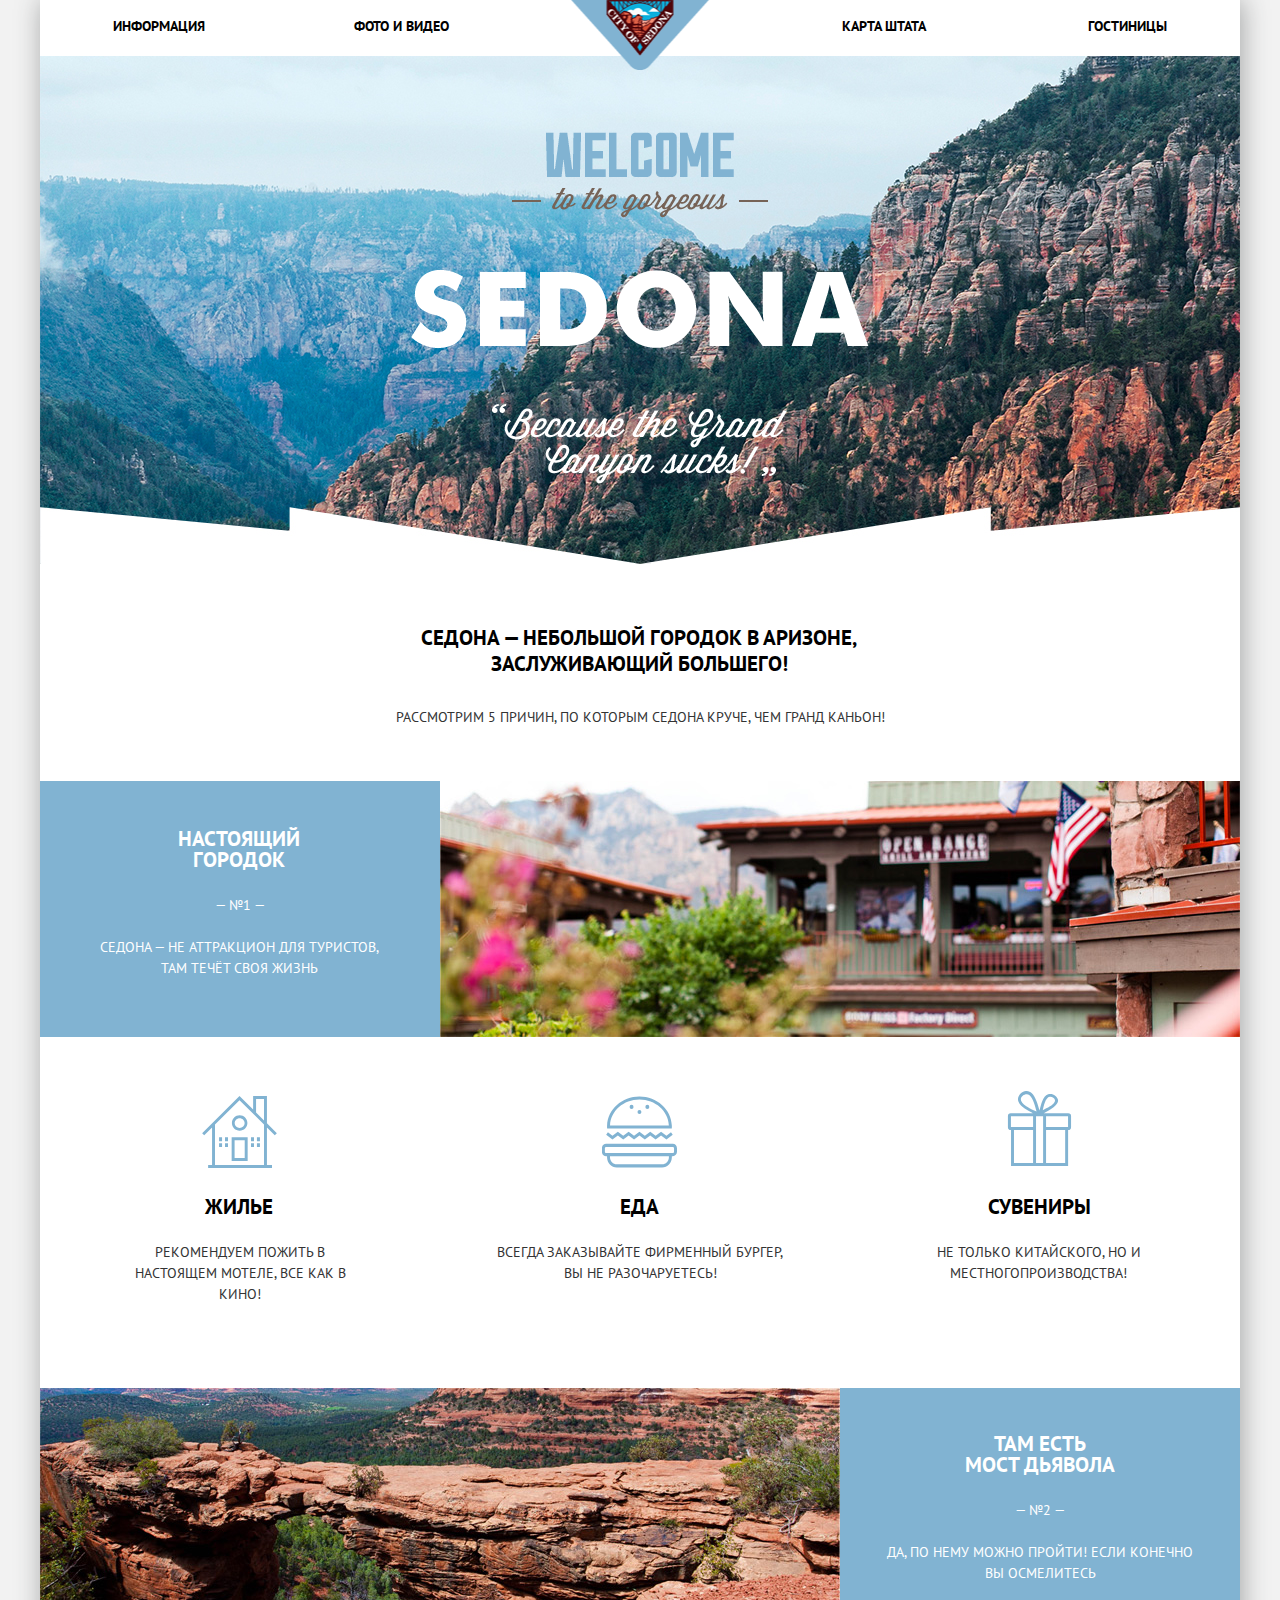
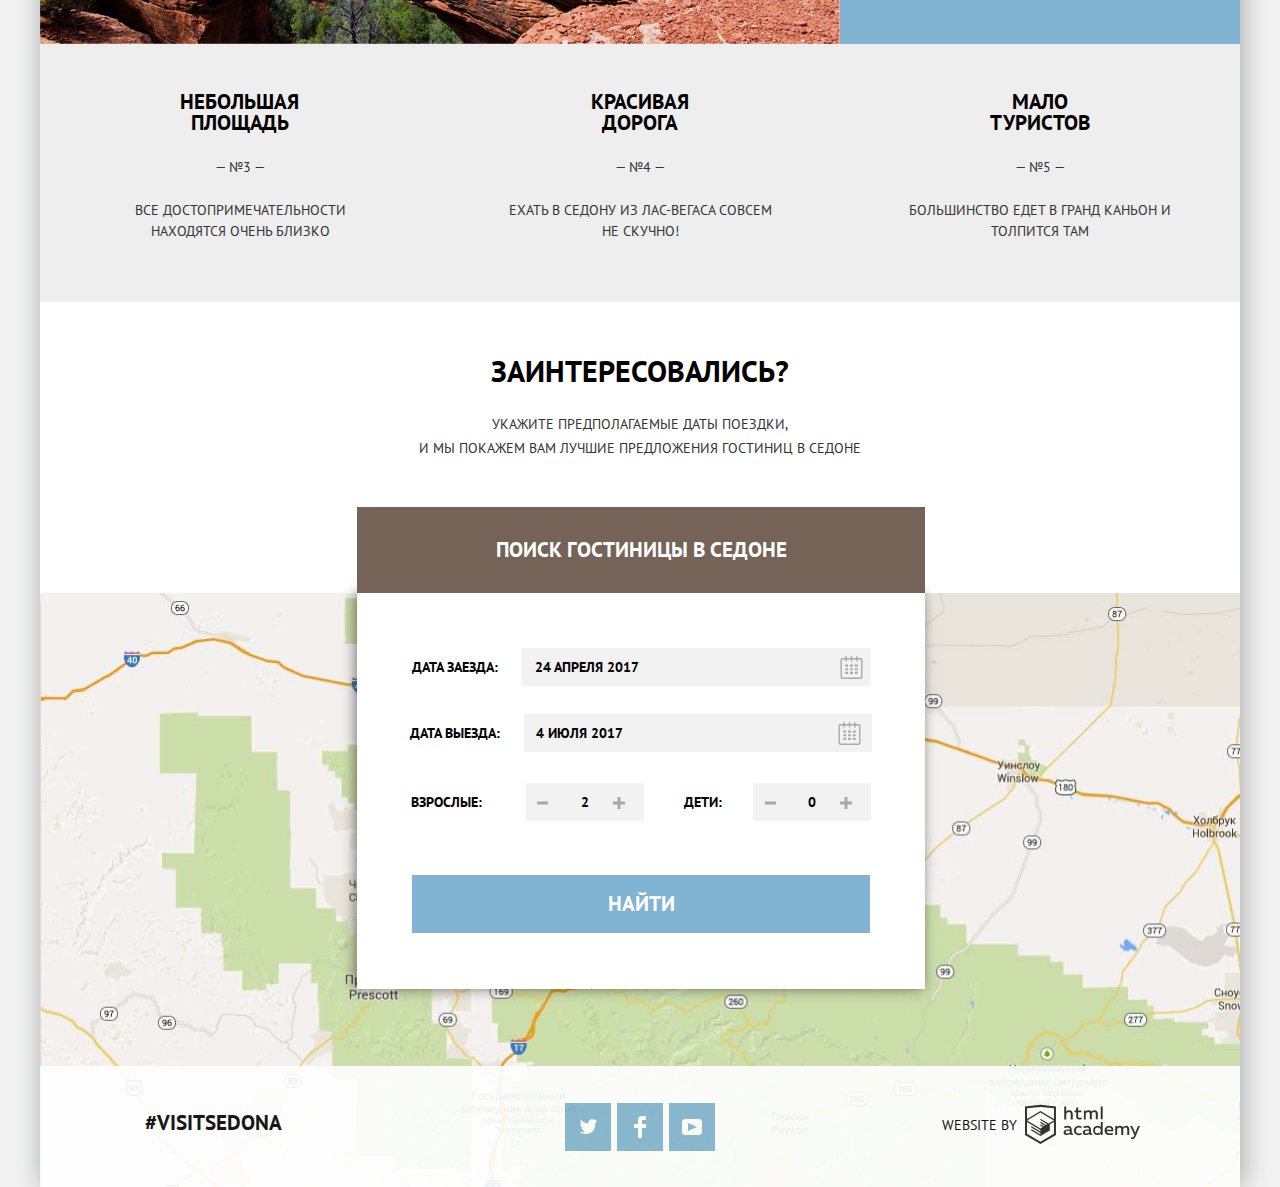
==== commit 9ac71f8e: "доделала стилизацию главной страницы и каталога." ====
--- a/index.html
+++ b/index.html
@@ -4,29 +4,28 @@
     <meta charset="utf-8">
     <title>HTML Academy: Седона</title>
     <link href="https://fonts.googleapis.com/css?family=PT+Sans" rel="stylesheet">
-    <link rel="stylesheet" type="text/css" href="normalize.css">
+    <link rel="stylesheet" type="text/css" href="css/normalize.css">
     <link href="css/style.css" rel="stylesheet">
   </head>
   <body>
     <header>
       <div class="main-navigation-wrapper">
-      <a class="main-logo" href="index.html">
+        <a class="main-logo" href="#">
         <img src="img/main-header138x70.png" width="138" height="70" alt="Логотип Седона">
         </a>
-      <nav class="main-navigation">  
-        <ul class="site-navigation">
-          <li class="item-info"><a href="#">Информация</a></li>
-          <li class="item-photo"><a href="#">Фото и видео</a></li>
-          <li class="item-map"><a href="#">Карта штата</a></li>
-          <li class="item-hotel"><a href="catalog.html">Гостиницы</a></li>
-        </ul>
-      </nav>
+        <nav class="main-navigation">
+          <ul class="site-navigation">
+            <li class="item-info"><a href="#">Информация</a></li>
+            <li class="item-photo"><a href="#">Фото и видео</a></li>
+            <li class="item-map"><a href="#">Карта штата</a></li>
+            <li class="item-hotel"><a href="catalog.html">Гостиницы</a></li>
+          </ul>
+        </nav>
       </div>
       <div class="features-photo">
         <img src="img/main-backgroung458x352.png" width="458" height="352" alt="welcome to sedona">
-        </div>
+      </div>
     </header>
-
     <main class="container">
       <h1 class="visually-hidden">SEDONA</h1>
       <section class="features-main">
@@ -34,166 +33,208 @@
           Преимущества
         </h2>
         <p class="sedona-description">
-          СЕДОНА — небольшой городок в АРИЗОНЕ, <br>
-зАСЛУЖИвающий большего!
+          СЕДОНА — небольшой городок в АРИЗОНЕ, 
+          зАСЛУЖИвающий большего!
         </p>
         <p class="table-name">Рассмотрим 5 причин, по которым Седона круче, чем гранд каньон!
         </p>
         <ol class="sedona-features">
           <li class="first-features">
             <div class="first-features-block">
-            <h3>Настоящий<br>
-              городок
-            </h3>
-            <span> — №1 —</span>
-            <p>
-СЕДОНА — НЕ АТтРАКЦИОн для туристов,<br> там течёт своя жизнь</p>
-          </div>
+              <h3>Настоящий
+                городок
+              </h3>
+              <span> — №1 —</span>
+              <p>
+                СЕДОНА — НЕ АТтРАКЦИОн для туристов, там течёт своя жизнь
+              </p>
+            </div>
             <div class="first-features-photo"></div>
             <ul class="features-list">
               <li class="features-item-first">
-                <svg xmlns="http://www.w3.org/2000/svg" width="75" height="72" viewBox="0 0 75 72"><g fill="#81B3D2"><path d="M29.656 65.033h16V41.21h-16v23.823zm2.937-20.899h10.125V62.11H32.593V44.134z"/><path d="M72.771 39.253l2.076-2.068-9.908-9.865V0H51.127v13.567L37.5 0 .152 37.185l2.077 2.068 7.832-7.795v37.618H6.124V72h63.875v-2.924H64.94V31.458l7.831 7.795zM62.002 69.076H12.999V28.534L37.5 4.149l24.502 24.385v40.542zm0-44.682l-7.938-7.902V2.924h7.938v21.47z"/><path d="M29.906 27.08c0 4.261 3.47 7.713 7.75 7.713 4.279 0 7.75-3.452 7.75-7.713 0-4.259-3.471-7.713-7.75-7.713-4.281 0-7.75 3.454-7.75 7.713zm7.75-4.945c2.744 0 4.969 2.214 4.969 4.945 0 2.732-2.225 4.948-4.969 4.948-2.746 0-4.97-2.216-4.97-4.948 0-2.731 2.225-4.945 4.97-4.945zM17.061 41.21h3v3.919h-3zM22.999 41.21h3v3.919h-3zM17.061 47.182h3v3.919h-3zM22.999 47.182h3v3.919h-3zM48.998 41.21h3v3.919h-3zM54.936 41.21h3v3.919h-3zM48.998 47.182h3v3.919h-3zM54.936 47.182h3v3.919h-3z"/></g></svg>
+                <svg xmlns="http://www.w3.org/2000/svg" width="75" height="72" viewBox="0 0 75 72">
+                  <g fill="#81B3D2">
+                    <path d="M29.656 65.033h16V41.21h-16v23.823zm2.937-20.899h10.125V62.11H32.593V44.134z"/>
+                    <path d="M72.771 39.253l2.076-2.068-9.908-9.865V0H51.127v13.567L37.5 0 .152 37.185l2.077 2.068 7.832-7.795v37.618H6.124V72h63.875v-2.924H64.94V31.458l7.831 7.795zM62.002 69.076H12.999V28.534L37.5 4.149l24.502 24.385v40.542zm0-44.682l-7.938-7.902V2.924h7.938v21.47z"/>
+                    <path d="M29.906 27.08c0 4.261 3.47 7.713 7.75 7.713 4.279 0 7.75-3.452 7.75-7.713 0-4.259-3.471-7.713-7.75-7.713-4.281 0-7.75 3.454-7.75 7.713zm7.75-4.945c2.744 0 4.969 2.214 4.969 4.945 0 2.732-2.225 4.948-4.969 4.948-2.746 0-4.97-2.216-4.97-4.948 0-2.731 2.225-4.945 4.97-4.945zM17.061 41.21h3v3.919h-3zM22.999 41.21h3v3.919h-3zM17.061 47.182h3v3.919h-3zM22.999 47.182h3v3.919h-3zM48.998 41.21h3v3.919h-3zM54.936 41.21h3v3.919h-3zM48.998 47.182h3v3.919h-3zM54.936 47.182h3v3.919h-3z"/>
+                  </g>
+                </svg>
                 <h3>ЖильЕ</h3>
-                <p>Рекомендуем пожить в настоящем<br> мотеле, все как в кино!</p>
+                <p>Рекомендуем пожить в настоящем мотеле, все как в кино!</p>
               </li>
               <li class="features-item-second">
-                <svg xmlns="http://www.w3.org/2000/svg" width="74" height="70" viewBox="0 0 74 70"><g fill="#81B3D2"><path d="M69.854 46.71H4.051c-2.274 0-4.135 1.94-4.135 4.313v3.504c0 2.372 1.861 4.313 4.135 4.313h.93v1.053c0 5.536 4.341 10.065 9.648 10.065h44.646c5.306 0 9.648-4.529 9.648-10.065V58.84h.93c2.274 0 4.135-1.941 4.135-4.313v-3.504c0-2.373-1.86-4.313-4.134-4.313zm-3.848 13.184c0 3.871-3.019 7.021-6.73 7.021H14.629c-3.711 0-6.731-3.15-6.731-7.021v-1.053h58.107v1.053zm5.065-5.367c0 .688-.558 1.271-1.218 1.271H4.051c-.66 0-1.217-.582-1.217-1.271v-3.504c0-.688.558-1.271 1.217-1.271h65.802c.66 0 1.218.582 1.218 1.271v3.504zM15.634 38.406l5.323 4.059 5.326-4.059 5.328 4.059 5.328-4.059 5.328 4.059 5.329-4.059 5.327 4.059 5.33-4.06 5.336 4.059 6.194-4.712-1.72-2.459-4.474 3.403-5.336-4.057-5.33 4.056-5.327-4.057-5.329 4.057-5.328-4.057-5.328 4.057-5.328-4.057-5.325 4.057-5.323-4.057-5.327 4.057-4.467-3.401-1.721 2.457 6.188 4.714zM7.978 31.544H68.855c.041-.619.069-1.241.069-1.87 0-.394-.016-.783-.032-1.173C68.227 12.657 54.186 0 36.952 0 19.719 0 5.677 12.657 5.013 28.501c-.017.39-.032.78-.032 1.173 0 .629.028 1.251.07 1.87h2.927zM36.952 3.043c15.591 0 28.35 11.316 29.021 25.458H7.931c.673-14.142 13.43-25.458 29.021-25.458z"/><ellipse cx="36.952" cy="15.26" rx="1.945" ry="2.03"/><ellipse cx="29.172" cy="10.23" rx="1.946" ry="2.03"/><ellipse cx="44.732" cy="10.23" rx="1.946" ry="2.03"/></g></svg>
                 <h3>Еда</h3>
-                <p>Всегда заказывайте фирменный бургер,<br>
+                <svg xmlns="http://www.w3.org/2000/svg" width="74" height="70" viewBox="0 0 74 70">
+                  <g fill="#81B3D2">
+                    <path d="M69.854 46.71H4.051c-2.274 0-4.135 1.94-4.135 4.313v3.504c0 2.372 1.861 4.313 4.135 4.313h.93v1.053c0 5.536 4.341 10.065 9.648 10.065h44.646c5.306 0 9.648-4.529 9.648-10.065V58.84h.93c2.274 0 4.135-1.941 4.135-4.313v-3.504c0-2.373-1.86-4.313-4.134-4.313zm-3.848 13.184c0 3.871-3.019 7.021-6.73 7.021H14.629c-3.711 0-6.731-3.15-6.731-7.021v-1.053h58.107v1.053zm5.065-5.367c0 .688-.558 1.271-1.218 1.271H4.051c-.66 0-1.217-.582-1.217-1.271v-3.504c0-.688.558-1.271 1.217-1.271h65.802c.66 0 1.218.582 1.218 1.271v3.504zM15.634 38.406l5.323 4.059 5.326-4.059 5.328 4.059 5.328-4.059 5.328 4.059 5.329-4.059 5.327 4.059 5.33-4.06 5.336 4.059 6.194-4.712-1.72-2.459-4.474 3.403-5.336-4.057-5.33 4.056-5.327-4.057-5.329 4.057-5.328-4.057-5.328 4.057-5.328-4.057-5.325 4.057-5.323-4.057-5.327 4.057-4.467-3.401-1.721 2.457 6.188 4.714zM7.978 31.544H68.855c.041-.619.069-1.241.069-1.87 0-.394-.016-.783-.032-1.173C68.227 12.657 54.186 0 36.952 0 19.719 0 5.677 12.657 5.013 28.501c-.017.39-.032.78-.032 1.173 0 .629.028 1.251.07 1.87h2.927zM36.952 3.043c15.591 0 28.35 11.316 29.021 25.458H7.931c.673-14.142 13.43-25.458 29.021-25.458z"/>
+                    <ellipse cx="36.952" cy="15.26" rx="1.945" ry="2.03"/>
+                    <ellipse cx="29.172" cy="10.23" rx="1.946" ry="2.03"/>
+                    <ellipse cx="44.732" cy="10.23" rx="1.946" ry="2.03"/>
+                  </g>
+                </svg>
+                <p>Всегда заказывайте фирменный бургер,
                   Вы не разочаруетесь!
                 </p>
               </li>
               <li class="features-item">
-                <svg xmlns="http://www.w3.org/2000/svg" width="64" height="76" viewBox="0 0 64 76"><path fill-rule="evenodd" clip-rule="evenodd" fill="#81B3D2" d="M61.097 22.501H36.312C50.125 15.602 51.229 11.25 50.72 8.816c-1.162-3.963-5.692-7.023-10.002-5.407-5.569 2.089-7.137 10.388-8.644 16.387-1.924-6.07-3.784-13.814-8.136-17.737C22.677.921 20.843-.205 18.175.031c-4.026.356-9.802 5.382-7.458 10.981 2.251 5.378 9.687 8.777 14.578 11.489H2.879A2.882 2.882 0 0 0 0 25.37v11.322a2.882 2.882 0 0 0 2.879 2.869h.274V76h57.841V39.561h.103a2.882 2.882 0 0 0 2.88-2.869V25.37a2.882 2.882 0 0 0-2.88-2.869zM42.413 5.944c2.103-.31 4.982 1.299 5.255 3.209.393 2.756-3.4 5.255-5.086 6.421-2.523 1.744-4.928 2.643-7.287 4.055.884-3.69 2.549-13.011 7.118-13.685zm-22.882 9.968c-2.225-1.485-6.544-4.431-6.44-7.771.112-3.595 5.743-6.57 8.814-3.886 3.856 3.371 5.713 11.105 7.119 16.557-3.249-1.539-6.328-2.788-9.493-4.9zm5.972 57.114H6.136V39.561h19.368v33.465zm0-36.502H3.046V25.538h22.457v10.986zm10.157 0v36.503h-7.174V25.538h7.174v10.986zm22.351 36.502H38.644V39.561h19.367v33.465zm2.92-36.502H38.644V25.538h22.287v10.986z"/></svg>
+                <svg xmlns="http://www.w3.org/2000/svg" width="64" height="76" viewBox="0 0 64 76">
+                  <path fill-rule="evenodd" clip-rule="evenodd" fill="#81B3D2" d="M61.097 22.501H36.312C50.125 15.602 51.229 11.25 50.72 8.816c-1.162-3.963-5.692-7.023-10.002-5.407-5.569 2.089-7.137 10.388-8.644 16.387-1.924-6.07-3.784-13.814-8.136-17.737C22.677.921 20.843-.205 18.175.031c-4.026.356-9.802 5.382-7.458 10.981 2.251 5.378 9.687 8.777 14.578 11.489H2.879A2.882 2.882 0 0 0 0 25.37v11.322a2.882 2.882 0 0 0 2.879 2.869h.274V76h57.841V39.561h.103a2.882 2.882 0 0 0 2.88-2.869V25.37a2.882 2.882 0 0 0-2.88-2.869zM42.413 5.944c2.103-.31 4.982 1.299 5.255 3.209.393 2.756-3.4 5.255-5.086 6.421-2.523 1.744-4.928 2.643-7.287 4.055.884-3.69 2.549-13.011 7.118-13.685zm-22.882 9.968c-2.225-1.485-6.544-4.431-6.44-7.771.112-3.595 5.743-6.57 8.814-3.886 3.856 3.371 5.713 11.105 7.119 16.557-3.249-1.539-6.328-2.788-9.493-4.9zm5.972 57.114H6.136V39.561h19.368v33.465zm0-36.502H3.046V25.538h22.457v10.986zm10.157 0v36.503h-7.174V25.538h7.174v10.986zm22.351 36.502H38.644V39.561h19.367v33.465zm2.92-36.502H38.644V25.538h22.287v10.986z"/>
+                </svg>
                 <h3>Сувениры</h3>
-                <p>Не только китайского, но и местного<br>производства!
+                <p>Не только китайского, но и местногопроизводства!</p>
               </li>
             </ul>
-            </li>
-          <li class="second-features">
-              <div class="second-features-photo"></div>
-              <div class="second-features-block">
-            <h3>Там есть<br>
-              мост дьявола
-            </h3>
-            <span> — №2 —</span>
-            <p>Да, по нему можно пройти! Если конечно<br> вы осмелитесь</p>
+          </li>
+          <li class="second-features title">
+            <div class="second-features-photo"></div>
+            <div class="second-features-block">
+              <h3>Там есть<br>
+                мост дьявола
+              </h3>
+              <span> — №2 —</span>
+              <p>Да, по нему можно пройти! Если конечно вы осмелитесь</p>
             </div>
           </li>
           <li class="features area">
             <h3>Небольшая площадь</h3>
             <span>— №3 —</span>
-            <p >ВСЕ достопримечательности <br>
-находятся очень близко</p>
+            <p >ВСЕ достопримечательности 
+              находятся очень близко
+            </p>
           </li>
           <li class="features road">
             <h3>Красивая дорога</h3>
             <span>— №4 —</span>
             <p>ЕХАТЬ В СЕДОНУ ИЗ ЛАС-ВЕГАСА совсем 
-НЕ СКУЧНО!</p>
+              НЕ СКУЧНО!
+            </p>
           </li>
           <li class="features tourists">
             <h3 >Мало туристов</h3>
             <span>— №5 —</span>
-            <p>Большинство едет в Гранд Каньон и<br> толпится там</p>
+            <p>Большинство едет в Гранд Каньон и толпится там</p>
           </li>
         </ol>
       </section>
       <section class="modal-map">
         <h2 class="map-title">Заинтересовались?</h2>
         <p class="map-description">
-         Укажите предполагаемые даты поездки, <br>
-и мы покажем вам лучшие предложения гостиниц в седоне
+          Укажите предполагаемые даты поездки, <br>
+          и мы покажем вам лучшие предложения гостиниц в седоне
         </p>
+        <fieldset class="form-frame">
+          <form class="searching-form">
+            <div class="form-block">
+              <div class="comming">
+                <label class="date-comming" for="dateid">
+                  Дата заезда:
+                  <svg xmlns="http://www.w3.org/2000/svg" width="21" height="22" viewBox="0 0 21 22">
+                    <path d="M19.251 2.025h-2.845V.648c0-.381-.294-.689-.656-.689-.363 0-.656.308-.656.689v1.377h-3.938V.648c0-.381-.294-.689-.655-.689-.363 0-.657.308-.657.689v1.377H5.906V.648c0-.381-.294-.689-.656-.689-.363 0-.657.308-.657.689v1.377H1.75C.784 2.025 0 2.847 0 3.862v16.302C0 21.179.784 22 1.75 22h17.501c.966 0 1.749-.821 1.749-1.836V3.862c0-1.015-.783-1.837-1.749-1.837zm.437 18.139a.448.448 0 0 1-.437.459H1.75a.45.45 0 0 1-.438-.459V3.862a.45.45 0 0 1 .438-.459h2.844v1.378c0 .381.294.689.657.689.362 0 .656-.308.656-.689V3.403h3.938v1.378c0 .381.294.689.657.689.361 0 .655-.308.655-.689V3.403h3.938v1.378c0 .381.293.689.656.689.362 0 .656-.308.656-.689V3.403h2.845c.241 0 .437.206.437.459v16.302z"/>
+                    <path d="M4.594 8.225h2.625v2.066H4.594zM4.594 11.668h2.625v2.067H4.594zM4.594 15.112h2.625v2.066H4.594zM9.188 15.112h2.625v2.066H9.188zM9.188 11.668h2.625v2.067H9.188zM9.188 8.225h2.625v2.066H9.188zM13.781 15.112h2.625v2.066h-2.625zM13.781 11.668h2.625v2.067h-2.625zM13.781 8.225h2.625v2.066h-2.625z"/>
+                  </svg>
+                </label>
+                <span class="visually-hidden">календарь</span>
+                <input type="text" name="date" id="dateid" value="24 Апреля 2017">
+              </div>
+              <div class="comming-out">
+                <label class="date-comming-out" for="dateoutid">
+                  Дата выезда:
+                  <svg xmlns="http://www.w3.org/2000/svg" width="21" height="22" viewBox="0 0 21 22">
+                    <path d="M19.251 2.025h-2.845V.648c0-.381-.294-.689-.656-.689-.363 0-.656.308-.656.689v1.377h-3.938V.648c0-.381-.294-.689-.655-.689-.363 0-.657.308-.657.689v1.377H5.906V.648c0-.381-.294-.689-.656-.689-.363 0-.657.308-.657.689v1.377H1.75C.784 2.025 0 2.847 0 3.862v16.302C0 21.179.784 22 1.75 22h17.501c.966 0 1.749-.821 1.749-1.836V3.862c0-1.015-.783-1.837-1.749-1.837zm.437 18.139a.448.448 0 0 1-.437.459H1.75a.45.45 0 0 1-.438-.459V3.862a.45.45 0 0 1 .438-.459h2.844v1.378c0 .381.294.689.657.689.362 0 .656-.308.656-.689V3.403h3.938v1.378c0 .381.294.689.657.689.361 0 .655-.308.655-.689V3.403h3.938v1.378c0 .381.293.689.656.689.362 0 .656-.308.656-.689V3.403h2.845c.241 0 .437.206.437.459v16.302z"/>
+                    <path d="M4.594 8.225h2.625v2.066H4.594zM4.594 11.668h2.625v2.067H4.594zM4.594 15.112h2.625v2.066H4.594zM9.188 15.112h2.625v2.066H9.188zM9.188 11.668h2.625v2.067H9.188zM9.188 8.225h2.625v2.066H9.188zM13.781 15.112h2.625v2.066h-2.625zM13.781 11.668h2.625v2.067h-2.625zM13.781 8.225h2.625v2.066h-2.625z"/>
+                  </svg>
+                </label>
+                <span class="visually-hidden">календарь</span>
+                <input type="text" name="date" id="dateoutid" value="4 июля 2017">
+              </div>
+              <div class="amount">
+                <div class="number-of-adult">
+                  <span class=" visually-hidden">минус</span>
+                  <label class="people" for="adultid">
+                    Взрослые:
+                    <svg class="plus" width="15" height="15">
+                      <line x1="1" y1="7" x2="13" y2="7" stroke="#a9a9a9" stroke-width="3" />
+                      <line x1="7" y1="1" x2="7" y2="13" stroke="#a9a9a9" stroke-width="3" />
+                    </svg>
+                    <svg class="minus" width="15" height="15">
+                      <line x1="1" y1="7" x2="13" y2="7" stroke="#a9a9a9" stroke-width="3"/>
+                    </svg>
+                  </label>
+                  <span class="visually-hidden">плюс</span>
+                  <input type="text" name="adult" id="adultid" value="2">
+                </div>
+                <div class="number-of-children">
+                  <span class="visually-hidden">минус</span>
+                  <label class="people" for="childid">
+                    Дети:
+                    <svg class="plus-child" width="15" height="15">
+                      <line x1="1" y1="7" x2="13" y2="7" stroke="#a9a9a9" stroke-width="3" />
+                      <line x1="7" y1="1" x2="7" y2="13" stroke="#a9a9a9" stroke-width="3" />
+                    </svg>
+                    <svg class="minus-child" width="15" height="15">
+                      <line x1="1" y1="7" x2="13" y2="7" stroke="#a9a9a9" stroke-width="3"/>
+                    </svg>
+                  </label>
+                  <span class="visually-hidden">плюс</span>
+                  <input type="text" name="child" id="childid" value="0">
+                </div>
+              </div>
+              <button class="form-submit" type="submit">
+              Найти
+              </button>
+            </div>
+          </form>
+        </fieldset>
+        <button class="search-hotel"> ПОИСК ГОСТИНИЦЫ В седоне </button>
         <img src="img/mp.jpg" width="1200" height="472" alt="Карта">
       </section>
     </main>
-    
-
     <footer class="main-footer">
-       <div class="container-footer">
-      <div class="visit-span">
-      <span>#VISITSEDONA</span>
+      <div class="container-footer">
+        <div class="visit-span">
+          <span>#VISITSEDONA</span>
+        </div>
+        <div class="social-wrapper">
+          <div class="social-block">
+            <ul class="social">
+              <li>
+                <a class="social-button " href="#">
+                  <span class="visually-hidden">twitter</span>
+                  <svg xmlns="http://www.w3.org/2000/svg" xmlns:xlink="http://www.w3.org/1999/xlink" width="17" height="15" viewBox="0 0 17 15">
+                    <path fill="#FFF" d="M10.95.144c1.685-.496 2.984.27 3.577 1.179.673-.231 1.331-.481 2.011-.708a2.345 2.345 0 0 1-.857 1.768c.685.17 1.304-.491 1.304-.491-.169 1-1.006 1.788-1.563 2.024-.231 6.75-3.175 11.217-10.077 11.082h-.446c-.41 0-4.164-.46-4.898-1.887 2.271.196 3.893-.422 4.693-1.177-.96-.3-2.679-.477-2.979-2.95.349.106.564.228 1.19.119C1.705 8.247.374 7.53.448 5.33c.285.328 1.067.536 1.34.472C1.085 5.561-.182 2.442.894.85c1.818 1.854 3.735 3.606 7.152 3.773C8.254 2.33 9.183.793 10.95.144z"/>
+                  </svg>
+                </a>
+              </li>
+              <li>
+                <a class="social-button" href="#">
+                  <span class="visually-hidden">facebook</span>
+                  <svg xmlns="http://www.w3.org/2000/svg" width="12" height="22" viewBox="0 0 12 22">
+                    <path fill="#FFF" d="M12 4V0H8a4 4 0 0 0-4 4v4H0v4h4v10h4V12h4V8H8V4h4z"/>
+                  </svg>
+                </a>
+              </li>
+              <li>
+                <a class="social-button" href="#">
+                  <span class="visually-hidden">youtube</span>
+                  <svg xmlns="http://www.w3.org/2000/svg" xmlns:xlink="http://www.w3.org/1999/xlink" width="20" height="16" viewBox="0 0 20 16">
+                    <path fill="#FFF" d="M17 0H3C1.35 0 0 1.35 0 3v10c0 1.65 1.35 3 3 3h14c1.65 0 3-1.35 3-3V3c0-1.65-1.35-3-3-3zM6.027 11.998V4.002L15.014 8l-8.987 3.998z"/>
+                  </svg>
+                </a>
+              </li>
+            </ul>
+          </div>
+        </div>
+        <div class="footer-copyright">
+          <p>Website by</p>
+          <a class="button" href="https://htmlacademy.ru">
+            <svg id="Layer_1" data-name="Layer 1" xmlns="http://www.w3.org/2000/svg" height="41" width="115" viewBox="0 0 108.08 36.85">
+              <title>logo-htmlacademy-small1</title>
+              <path d="M44.61,26.88a2,2,0,0,0,.55-0.1v1.33a3.25,3.25,0,0,1-1.18.21,1.67,1.67,0,0,1-1.67-1,4.84,4.84,0,0,1-3.14,1.08c-1.51,0-2.91-.83-2.91-2.55,0-2.13,2-2.79,3.71-2.79a11.08,11.08,0,0,1,2.17.25v-0.3c0-1-.76-1.77-2.19-1.77a7.42,7.42,0,0,0-3,.64v-1.7a10.21,10.21,0,0,1,3.19-.55c2.36,0,3.81,1.12,3.81,3.65v3a0.54,0.54,0,0,0,.49.59h0.17Zm-6.44-1.13A1.35,1.35,0,0,0,39.63,27h0.11a3.39,3.39,0,0,0,2.41-1V24.58a9.72,9.72,0,0,0-1.81-.21c-1,0-2.16.33-2.16,1.38h0Zm12.36-6.11a5,5,0,0,1,2.57.64V22a4.08,4.08,0,0,0-2.3-.7,2.75,2.75,0,1,0,0,5.49,5,5,0,0,0,2.43-.64v1.71a6.27,6.27,0,0,1-2.76.57A4.21,4.21,0,0,1,46,24.51q0-.21,0-0.41a4.32,4.32,0,0,1,4.18-4.46h0.38Zm12.17,7.24a2,2,0,0,0,.55-0.1v1.33a3.25,3.25,0,0,1-1.18.21,1.67,1.67,0,0,1-1.67-1,4.84,4.84,0,0,1-3.14,1.08c-1.51,0-2.91-.83-2.91-2.55,0-2.13,2-2.79,3.71-2.79a11.08,11.08,0,0,1,2.17.25v-0.3c0-1-.76-1.77-2.19-1.77a7.42,7.42,0,0,0-3,.64v-1.7a10.21,10.21,0,0,1,3.19-.55c2.36,0,3.81,1.12,3.81,3.65v3a0.54,0.54,0,0,0,.49.59h0.17Zm-6.44-1.13A1.35,1.35,0,0,0,57.73,27h0.11a3.39,3.39,0,0,0,2.41-1V24.58a9.72,9.72,0,0,0-1.81-.21c-1.06,0-2.16.33-2.16,1.38h0ZM73,16V28.2H71.35V26.88a3.88,3.88,0,0,1-3.19,1.54,4.4,4.4,0,0,1,0-8.78,3.81,3.81,0,0,1,3,1.3V16H73Zm-4.53,5.22a2.76,2.76,0,1,0,0,5.52A2.86,2.86,0,0,0,71.15,25V23A2.91,2.91,0,0,0,68.49,21.27ZM79,19.64c3.31,0,4.46,2.68,3.92,5.09H76.7c0.21,1.5,1.67,2.11,3.19,2.11a6.11,6.11,0,0,0,2.64-.59v1.6a7.14,7.14,0,0,1-3,.57C77,28.42,74.78,27,74.78,24a4.18,4.18,0,0,1,4-4.39H79Zm0.09,1.54a2.28,2.28,0,0,0-2.44,2.1v0.06H81.3A2,2,0,0,0,79.13,21.18Zm5.73,7V19.87h1.65v1a3.81,3.81,0,0,1,2.78-1.27A2.86,2.86,0,0,1,91.89,21a4.12,4.12,0,0,1,2.91-1.33A3.06,3.06,0,0,1,98,23V28.2h-1.9V23.05a1.59,1.59,0,0,0-1.42-1.75H94.42a2.8,2.8,0,0,0-2.07,1.12V28.2h-1.9V23.05A1.59,1.59,0,0,0,89,21.31H88.8a3,3,0,0,0-2.21,1.29v5.63H84.86Zm21.31-8.33h1.9l-3.91,9.46c-0.9,2.17-2.09,2.86-3.35,2.86a4.76,4.76,0,0,1-1.1-.14V30.46a2.86,2.86,0,0,0,.85.12c0.9,0,1.58-.64,2.07-1.9l0.17-.42-4-8.4h2l2.86,6.29ZM38.73,1.46V6.22a3.81,3.81,0,0,1,2.7-1.14,3.25,3.25,0,0,1,3.44,3.4v5.15H43V8.72a1.81,1.81,0,0,0-1.61-2h-0.3a2.93,2.93,0,0,0-2.32,1.39v5.52h-1.9V1.46h1.9ZM49.94,2.31v3h3V6.91h-3v3.81c0,1.1.5,1.46,1.58,1.46a4.49,4.49,0,0,0,1.69-.33v1.6A6.8,6.8,0,0,1,51,13.8a2.55,2.55,0,0,1-2.86-2.74V6.89H46.58V5.26h1.5V2.74Zm5.4,11.31V5.28H57v1A3.81,3.81,0,0,1,59.77,5a2.86,2.86,0,0,1,2.6,1.33A4.12,4.12,0,0,1,65.28,5,3.06,3.06,0,0,1,68.44,8.4v5.21h-1.9V8.46a1.59,1.59,0,0,0-1.42-1.75H64.89a2.8,2.8,0,0,0-2.07,1.12v5.78h-1.9V8.46A1.59,1.59,0,0,0,59.5,6.71H59.27A3,3,0,0,0,57.06,8v5.63H55.34ZM71.17,1.45H73V13.6H71.17V1.45ZM14.71,0H14.55L0,1.54V28.21l14.55,8.66,14.55-8.66V1.54Zm12.5,27.1L14.55,34.64,1.9,27.12V16.18l12.59,7.5V25L5.86,19.9v1.31l8.68,5.21v1.39L5.87,22.65V24l8.68,5.21,8.75-5.24V18.31L27.2,16V27.12Zm0-12.53-3.48,2-1.6,1L14.51,13v1.31L21,18.23H21l-0.14.09-1,.54-5.37-3.2V17l4.24,2.52-1,.67-3.2-1.9v1.31l2.1,1.24L14.5,22.1,2,14.65,14.51,7.11Zm0-1.32L14.49,5.76,1.91,13.25v-10L14.56,1.92,27.21,3.25v10h0Z" transform="translate(0 -0.02)" fill="#231f20"/>
+            </svg>
+            <span class="visually-hidden">HTML Academy</span>
+          </a>
+        </div>
       </div>
-       
-      <div class="social-wrapper">
-       <div class="social-block">
-        <ul class="social">
-          <li><a class="social-button " href="#">
-            <span class="visually-hidden">twitter</span>
-            <svg xmlns="http://www.w3.org/2000/svg" xmlns:xlink="http://www.w3.org/1999/xlink" width="17" height="15" viewBox="0 0 17 15">
-              <path fill="#FFF" d="M10.95.144c1.685-.496 2.984.27 3.577 1.179.673-.231 1.331-.481 2.011-.708a2.345 2.345 0 0 1-.857 1.768c.685.17 1.304-.491 1.304-.491-.169 1-1.006 1.788-1.563 2.024-.231 6.75-3.175 11.217-10.077 11.082h-.446c-.41 0-4.164-.46-4.898-1.887 2.271.196 3.893-.422 4.693-1.177-.96-.3-2.679-.477-2.979-2.95.349.106.564.228 1.19.119C1.705 8.247.374 7.53.448 5.33c.285.328 1.067.536 1.34.472C1.085 5.561-.182 2.442.894.85c1.818 1.854 3.735 3.606 7.152 3.773C8.254 2.33 9.183.793 10.95.144z"/></svg>
-
-            </a>
-          </li>
-          <li><a class="social-button" href="#">
-            <span class="visually-hidden">facebook</span>
-            <svg xmlns="http://www.w3.org/2000/svg" width="12" height="22" viewBox="0 0 12 22"><path fill="#FFF" d="M12 4V0H8a4 4 0 0 0-4 4v4H0v4h4v10h4V12h4V8H8V4h4z"/></svg>
-            </a>
-          </li>
-          <li><a class="social-button" href="#">
-            <span class="visually-hidden">youtube</span>
-            <svg xmlns="http://www.w3.org/2000/svg" xmlns:xlink="http://www.w3.org/1999/xlink" width="20" height="16" viewBox="0 0 20 16"><path fill="#FFF" d="M17 0H3C1.35 0 0 1.35 0 3v10c0 1.65 1.35 3 3 3h14c1.65 0 3-1.35 3-3V3c0-1.65-1.35-3-3-3zM6.027 11.998V4.002L15.014 8l-8.987 3.998z"/></svg>
-
-            </a>
-          </li>
-        </ul>
-      </div>
-     </div>
-
-
-      <div class="footer-copyright">
-        <p>Website by</p>
-        <a class="button" href="https://htmlacademy.ru">
-        <span class="visually-hidden">HTML Academy</span>
-      </a>
-
-      </div>
-    </div>
     </footer>
-
-
-    <fieldset class="form-frame">
-      <button class="search-hotel"> Поиск гостинец в Седоне </button>
-      <form class="searching-form">
-        
-        <div class="form-block">
-        <div class="comming">
-          <label class="date-comming" for="dateid">
-          Дата заезда:
-          </label>
-          <span class="visually-hidden">календарь</span>
-          <input type="text" name="date" id="dateid" value="24 апреля 2017">
-        </div>
-        <div class="comming-out">
-          <label class="date-comming-out" for="dateoutid">
-          Дата выезда:
-          </label>
-          <span class="visually-hidden">календарь</span>
-          <input type="text" name="date" id="dateoutid" value="4 июля 2017">
-        </div>
-        <div class="number-of-adult">
-          <span class="visually-hidden">минус</span>
-          <label class="people" for="adultid">
-          Взрослые:
-          </label>
-          <span class="visually-hidden">плюс</span>
-          <input type="text" name="adult" id="adultid" value="2">
-        </div>
-        <div class="number-of-children">
-          <span class="visually-hidden">минус</span>
-          <label class="people" for="childid">
-          Дети:
-          </label>
-          <span class="visually-hidden">плюс</span>
-          <input type="text" name="child" id="childid" value="0">
-        </div>
-        <button class="form-submit" type="submit">
-        Найти
-        </button>
-
-       </div>
-      </form>
-    </fieldset>
   </body>
 </html>--- a/css/style.css
+++ b/css/style.css
@@ -5,11 +5,14 @@
      font-family: "PT Sans", Arial, serif;
      font-size: 14px;
      line-height: 21px;
+     margin:0 auto;
      font-weight: 500;
      color: #000000;
      text-transform: uppercase;
      background-color: #f2f2f2;
-
+     -webkit-box-shadow: 2px 0px 25px 0 rgba(46, 50, 50, 0.4);
+             box-shadow: 2px 0px 25px 0 rgba(46, 50, 50, 0.4);
+     width: 1200px;
 }
  a {
      text-decoration: none;
@@ -28,10 +31,11 @@
      display: -webkit-box;
      display: -ms-flexbox;
      display: flex;
+     position: relative;
      -webkit-box-pack: center;
-     -ms-flex-pack: center;
-     justify-content: center;   
- }
+         -ms-flex-pack: center;
+             justify-content: center;
+}
  .main-navigation{
      color: #000000;
      background-color: #ffffff;
@@ -44,60 +48,57 @@
      display: flex;
      -webkit-box-orient: vertical;
      -webkit-box-direction: normal;
-     -ms-flex-direction: column;
-     flex-direction: column;
+         -ms-flex-direction: column;
+             flex-direction: column;
      -webkit-box-pack: center;
-     -ms-flex-pack: center;
-     justify-content: center;
+         -ms-flex-pack: center;
+             justify-content: center;
      padding-bottom: 17px;
      padding-top: 13px;
 }
-.main-logo{
+ .main-logo{
      height: 70px;
      width: 137px;
      display: block;
      position: absolute;
-    
-}
-@media screen and (-ms-high-contrast: active), (-ms-high-contrast: none) {
- .main-logo { margin-left:528px;}
+     top: 0;
+     left: 50%;
+     -webkit-transform: translateX(-50%);
+         -ms-transform: translateX(-50%);
+             transform: translateX(-50%) 
 }
  .site-navigation{
      width: 1200px;
      list-style: none;
-     padding: 0px;
-     margin:0;
-     width: auto;
+     padding: 0;
+     margin:0;
      display: -webkit-box;
      display: -ms-flexbox;
      display: flex;
      -ms-flex-pack: distribute;
          justify-content: space-around;
 }
-
-.item-info,
-.item-photo {
-     text-align: left; 
-}
-.item-map,
-.item-hotel{
+ .item-info, .item-photo {
+     text-align: left;
+}
+ .item-map, .item-hotel{
      text-align: right;
 }
-.main-navigation li{
+ .main-navigation li{
      width: 300px;
      -webkit-box-sizing: border-box;
              box-sizing: border-box;
 }
-.item-info{
+ .item-info{
      padding-left: 73px;
 }
-.item-hotel{
+ .item-hotel{
      padding-right: 73px;
 }
-.item-photo{
+ .item-photo{
      padding-left:14px;
 }
-.item-map{
+ .item-map{
      padding-right: 14px;
 }
  .site-navigation a{
@@ -115,27 +116,24 @@
      opacity: 1;
 }
 /*картинка на главноей странице после заголовка*/
-.container{
+ .container{
      width: 1200px;
      margin: 0 auto;
      background-color: #fff;
 }
-.features-main{
+ .features-main{
      width: 1200px;
      margin: 0 auto;
 }
-.features-photo{
-
+ .features-photo{
      background-image: url(../img/photoheader1200x773.jpg);
      background-size: cover;
      width: 1200px;
      height: 508px;
      display: block;
      margin: 0 auto;
-     /*margin-bottom: 61px;*/
-
-}
-.features-photo img{
+}
+ .features-photo img{
      margin: 0 auto;
      border: 1px solid transparent;
      margin-top: 75px;
@@ -146,37 +144,41 @@
      list-style: none;
      text-align: center;
      margin:0;
-     padding:0;    
-}
-.sedona-features{
-    display: -webkit-box;
-    display: -ms-flexbox;
-    display: flex;
-    -webkit-box-orient: vertical;
-    -webkit-box-direction: normal;
-    -ms-flex-direction: inline-block;
-    flex-direction: inline-block;
-    -ms-flex-wrap: wrap;
-    flex-wrap: wrap;
-
+     padding:0;
+}
+ .sedona-features{
+     display: -webkit-box;
+     display: -ms-flexbox;
+     display: flex;
+     -webkit-box-orient: vertical;
+     -webkit-box-direction: normal;
+         -ms-flex-direction: inline-block;
+             flex-direction: inline-block;
+     -ms-flex-wrap: wrap;
+         flex-wrap: wrap;
 }
  .sedona-description{
+     background-color: #fff;
      padding-top: 61px;
      font-weight: 700;
      text-align: center;
      font-size: 21px;
      line-height: 26px;
-     margin-bottom: 27px;
-     margin-top: -2px;
+     margin:0;
+     padding-right: 380px;
+     padding-left: 378px;
+     padding-bottom:27px;
 }
  .table-name{
+     background-color: #fff;
      font-size: 14px;
      line-height: 26px;
      color: #333333;
      text-align: center;
-     margin-bottom: 52px;
-}
- .features-list{/*70 95 161*/
+     padding-bottom: 51px;
+     margin:0;
+}
+ .features-list{
      background-color: #ffffff;
      width: 1200px;
      font-size:14px;
@@ -187,44 +189,28 @@
      -webkit-box-pack: justify;
          -ms-flex-pack: justify;
              justify-content: space-between;
-     padding-top:160px;
-}
-.features-item-first{
+     padding-top:159px;
+}
+ .features-item-first{
      width: 400px;
-}
-.features-item-first svg{
-    position: absolute;
-    top:1096px;
-    left: 198px;
-    background-repeat: no-repeat;
-}
-.features-item-second svg{
-    position: absolute;
-    top:1097px;
-    left: 595px;
-    background-repeat: no-repeat;
-}
-.features-item svg{
-    position: absolute;
-    top:1092px;
-    right:202px;
-    background-repeat: no-repeat;
-}
-.features-item-second{
+     position: relative;
+}
+ .features-item-second{
      width: 400px;
-}
-.features-item{
+     position: relative;
+}
+ .features-item{
      width: 400px;
+     position: relative;
 }
  .features-list p{
      color: #333333;
      font-size: 14px;
      line-height: 21px;
      margin-bottom: 83px;
-}
- .features-item h3,
- .features-item-first h3,
- .features-item-second h3{
+     margin-top: 25px;
+}
+ .features-item h3, .features-item-first h3, .features-item-second h3{
      color: #000000;
      font-size: 21px;
 }
@@ -236,10 +222,9 @@
      display: -ms-flexbox;
      display: flex;
      -ms-flex-wrap: wrap;
-         flex-wrap: wrap;
-
-}
-.second-features-photo{
+     flex-wrap: wrap;
+}
+ .second-features-photo{
      background-image: url(../img/thesecondreasontown800x256.jpg);
      background-size: cover;
      width: 800px;
@@ -253,40 +238,66 @@
      margin-top: 25px;
      margin-bottom: 21px;
 }
-.features-list p{
-     margin-top: 25px;
-
-}
-.first-features-block{
+ .first-features-block{
      margin-top: 47px;
      width: 400px;
 }
-.first-features-photo{
+ .first-features-photo{
      background-color: #e3dadb;
      background: url(../img/thefirstreasontown800x256.jpg);
      background-repeat: no-repeat;
      background-size: cover;
      height: 256px;
-     width: 800px; 
-}
-.second-features-block{
+     width: 800px;
+}
+ .second-features-block{
      width: 400px;
      -webkit-box-align: center;
          -ms-flex-align: center;
              align-items: center;
      padding-top: 45px;
 }
-.second-features img{
+ .second-features img{
      background-color: #e3dadb;
      height: 256px;
-     width: 800px; 
+     width: 800px;
 }
  .sedona-features h3{
      font-size: 21px;
      line-height: 21px;
      padding:0;
      margin: 0;
+     padding-left: 137px;
+     padding-right: 139px;
      margin-bottom: 22px;
+}
+ .first-features-block p{
+     padding-left:56px;
+     padding-right:57px;
+}
+ .features-item-first svg{
+     width: 75px;
+     height: 72px;
+     background-repeat:no-repeat;
+     position: absolute;
+     top:-100px;
+     left: 162px;
+}
+ .features-item-second svg{
+     width: 75px;
+     height: 72px;
+     background-repeat:no-repeat;
+     position: absolute;
+     top:-100px;
+     left: 162px;
+}
+ .features-item svg{
+     width: 75px;
+     height: 75px;
+     background-repeat:no-repeat;
+     position: absolute;
+     top:-105px;
+     left: 162px;
 }
  .features{
      background-color: #eeeeee;
@@ -295,72 +306,108 @@
  .features p, span{
      color: #333333;
 }
-.features h3{
+ .features h3{
      padding-top: 47px;
      padding-bottom: 24px;
      margin:0;
      padding-left: 119px;
      padding-right: 120px;
 }
-
-.tourists h3{
+ .tourists h3{
      padding-left: 140px;
-     padding-right: 140px;   
-}
-.features p{
+     padding-right: 140px;
+}
+ .features p{
      margin:0;
      padding-top: 22px;
      padding-left:60px;
      padding-right:60px;
      padding-bottom: 60px;
-
+}
+ .features-item-first p{
+     padding-right: 73px;
+     padding-left:73px;
+}
+ .features-item-second p{
+     padding-right: 57px;
+     padding-left:57px;
+}
+ .features-item p{
+     padding-right: 63px;
+     padding-left:60px;
+}
+ .title h3{
+     margin:0;
+     padding:0;
+     text-align: center;
+}
+ .title p{
+     padding-left: 46px;
+     padding-right: 46px;
 }
 /*карта*/
-.map-title{
+ .map-title{
      font-size: 30px;
      line-height: 36px;
      text-align: center;
      margin: 0;
-     margin-top:51px;
-}
-.map-description{
+     padding-top: 51px;
+     background-color: #fff;
+}
+ .map-description{
      line-height: 24px;
      font-size: 14px;
      color: #333333;
+     margin:0;
      text-align: center;
-     margin-bottom: 133px;
-     margin-top: 23px;
-     outline: 1px solid #000;
-}
-.modal-map img{
-
+     padding-bottom: 133px;
+     padding-top: 23px;
+     background-color: #fff;
+}
+ .modal-map{
+     position: relative;
+}
+ .modal-map img{
      display: block;
      margin:0 auto;
      height: 594px;
 }
-
 /*форма*/
-.form-block{
-     background-color: #000;
-     display: -webkit-box;
-     display: -ms-flexbox;
-     display: flex;
-  -ms-flex-wrap: wrap;
-      flex-wrap: wrap;
+ .form-block{
+     -webkit-box-sizing: border-box;
+             box-sizing: border-box;
+     display: -webkit-box;
+     display: -ms-flexbox;
+     display: flex;
+     -ms-flex-wrap: wrap;
+         flex-wrap: wrap;
+     padding-top: 55px;
+     -webkit-box-pack: center;
+         -ms-flex-pack: center;
+             justify-content: center;
+}
+ .searching-form{
+     display: -webkit-box;
+     display: -ms-flexbox;
+     display: flex;
+     -ms-flex-wrap: wrap;
+         flex-wrap: wrap;
 }
  .searching-form input{
+     width: 345px;
+     height:36px;
      font: inherit;
      background-color: #f2f2f2;
-     border: 0px;
+     border: 0;
      line-height: 26px;
      font-size: 14px;
      font-weight: bold;
-
 }
  .searching-form label{
      line-height: 26px;
      font-size: 14px;
      font-weight: bold;
+     position: relative;
 }
  .search-hotel{
      font-size:21px;
@@ -369,49 +416,143 @@
      color: #ffffff;
      text-align: center;
      background-color: #766357;
-     border:0px;
+     border:0;
      width: 568px;
      height: 86px;
-     padding-bottom:33px;
      text-transform: uppercase;
+     position: absolute;
+     top: 205px;
+     display: block;
+     left: 317px;
+}
+ .search-hotel:hover{
+     background-color: #604e43;
+}
+ .search-hotel:active{
+     background-color: #503e33;
+     color: rgba(255,255,255,0.3);
 }
  .form-frame {
      border: 0;
-     width: 566px;
-     height: 481px;
+     width: 568px;
+     height: 396px;
      background-color: #ffffff;
+     padding:0;
+     margin:0;
+     position: absolute;
+     left: 317px;
+     -webkit-box-shadow: -2px 0px 12px 0px rgba(0, 0, 0, 0.5);
+             box-shadow: -2px 0px 12px 0px rgba(0, 0, 0, 0.5);
 }
  .form-submit{
      width: 458px;
      height:58px;
-     background-color: #81b3d2;
-     border: 0px;
+     border: 0;
      font-size: 21px;
      font-weight: bold;
      color:#ffffff;
      text-transform: uppercase;
-
-
-}
- .comming{
-     background-color: #093b5b;
-     width: 568px;
-
-}
-.comming input{
-     
-}
- .comming-out{
-     background-color: #093b;
-     width: 568px;
+     background-color: #81b3d2;
+}
+ .form-submit:hover{
+     background-color: #669ec0;
+}
+ .form-submit:active{
+     color: rgba(255,255,255,0.3);
+     background-color: #5496bd;
+}
+ .comming input{
+     width: 333px;
+     margin-left: 20px;
+     margin-bottom: 28px;
+}
+ .comming-out input{
+     width: 334px;
+     margin-left: 20px;
+     margin-bottom: 31px;
+}
+ .comming input[type="text"]{
+     padding-left: 13px;
+     text-transform: uppercase;
+}
+ .comming-out input[type="text"]{
+     padding-left: 12px;
+     text-transform: uppercase;
+}
+ .amount{
+     display: -webkit-box;
+     display: -ms-flexbox;
+     display: flex;
+     width: 460px;
+     margin-bottom: 54px;
+     -webkit-box-pack: justify;
+         -ms-flex-pack: justify;
+             justify-content: space-between;
 }
  .number-of-adult{
-     background-color: #5b095a;
-     width: 284px;
-}
- .number-of-children{
-     background-color: #81b3d2;
-     width: 284px;
+     width: 240px;
+}
+ .plus{
+     position: absolute;
+     width: 14px;
+     left: 201px;
+     top: 3px;
+}
+ .minus{
+     position: absolute;
+     width: 12px;
+     left: 125px;
+     top: 3px;
+}
+ .plus-child{
+     position: absolute;
+     width: 14px;
+     left: 155px;
+     top: 3px;
+}
+ .minus-child{
+     position: absolute;
+     width: 12px;
+     left: 80px;
+     top: 3px;
+}
+ .form-block svg:hover{
+     fill: #000;
+}
+ .form-block svg:active{
+     fill:#81b3d2;
+}
+ .number-of-adult input{
+     margin-left:40px;
+     width: 114px;
+     text-align: center;
+}
+ .number-of-children input{
+     margin-left:27px;
+     width: 114px;
+     text-align: center;
+}
+ .date-comming svg{
+     width: 23px;
+     height: 23px;
+     position: absolute;
+     left: 428px;
+     bottom: -3px;
+     fill: #a9a9a9 
+}
+ .date-comming-out svg{
+     width: 23px;
+     height: 23px;
+     position: absolute;
+     left: 428px;
+     bottom: -3px;
+     fill: #a9a9a9 
+}
+ .plus:hover line, .minus:hover line, .plus-child:hover line, .minus-child:hover line{
+     stroke: #000;
+}
+ .plus:active line, .minus:active line, .plus-child:active line, .minus-child:active line{
+     stroke: #81b3d2;
 }
 /*страница каталога*/
  .inner-page {
@@ -422,11 +563,11 @@
      width: 1200px;
      margin: 0 auto;
 }
-.catalog-container{
+ .catalog-container{
      width: 1056px;
      margin: 0 auto;
 }
-.filter{
+ .filter{
      display: -webkit-box;
      display: -ms-flexbox;
      display: flex;
@@ -437,175 +578,141 @@
      padding:0;
 }
 /*двойной ползунок*/
-.filter-range {
-  width: 330px;
-  color: #ffffff;
-  text-transform: uppercase;
-  padding-top: 25px;
-}
-
-.filter-range-title {
-  margin-bottom: 9px;
-
-  font-weight: 600;
-  font-size: 16px;
-  line-height: 21px;
-}
-
-.price-controls {
-  position: relative;
-  
-  height: 36px;
-  margin-bottom: 20px;
-
-  font-size: 0;
-
-  border: 2px solid #ffffff;
-  border-radius: 2px;
-}
-
-.price-controls::after {
-  content: "";
-  position: absolute;
-  top: 50%;
-  left: 50%;
-
-  width: 2px;
-  height: 22px;
-
-  background: #ffffff;
-  -webkit-transform: translate(-50%, -50%);
-      -ms-transform: translate(-50%, -50%);
-          transform: translate(-50%, -50%);
-}
-
-.price-controls label {
-  display: inline-block;
-
-  font-size: 14px;
-  line-height: 38px;
-  vertical-align: top;
-
-  cursor: pointer;
-}
-
-.price-controls .min-price,
-.price-controls .max-price {
-  width: 90px;
-  padding-left: 65px;
-}
-
-.price-controls input {
-  width: 50px;
-  margin: 0;
-
-  color: inherit;
-  font: inherit;
-
-  background: none;
-  border: none;
-}
-
-.range-controls {
-  position: relative;
-
-  margin-bottom: 32px;
-}
-
-.range-controls .scale {
-  height: 2px;
-
-  background: rgba(255, 255, 255, 0.3);
-}
-
-.range-controls .bar {
-  width: 80%;
-  height: 2px;
-
-  background: #ffffff;
-}
-
-.range-toggle {
-  position: absolute;
-  top: -9px;
-
-  width: 4px;
-  height: 4px;
-
-  background: #ababab;
-  border: 8px solid #ffffff;
-  border-radius: 50%;
-  -webkit-box-shadow: 0 2px 1px 0 rgba(0, 1, 1, 0.2);
-          box-shadow: 0 2px 1px 0 rgba(0, 1, 1, 0.2);
-  cursor: pointer;
-}
-
-.range-toggle:hover {
-  background: #1c4f80;
-}
-
-.range-toggle-min {
-  left: 0;
-}
-
-.range-toggle-max {
-  left: 80%;
-}
-
-.btn-transparent {
-  display: block;
-  margin: 0 auto;
-  padding: 6px 35px;
-
-  font-size: 14px;
-  line-height: 20px;
-  color: #ffffff;
-  text-transform: uppercase;
-
-  background: transparent;
-  border: 2px solid #ffffff;
-  border-radius: 2px;
-  cursor: pointer;
-}
-
-.btn-transparent:hover {
-  color: #000000;
-
-  background: #ffffff;
+ .filter-range {
+     width: 330px;
+     color: #ffffff;
+     text-transform: uppercase;
+     padding-top: 25px;
+}
+ .filter-range-title {
+     margin-bottom: 9px;
+     font-weight: 600;
+     font-size: 16px;
+     line-height: 21px;
+}
+ .price-controls {
+     position: relative;
+     height: 36px;
+     margin-bottom: 20px;
+     font-size: 0;
+     border: 2px solid #ffffff;
+     border-radius: 2px;
+}
+ .price-controls::after {
+     content: "";
+     position: absolute;
+     top: 50%;
+     left: 50%;
+     width: 2px;
+     height: 22px;
+     background: #ffffff;
+     -webkit-transform: translate(-50%, -50%);
+         -ms-transform: translate(-50%, -50%);
+             transform: translate(-50%, -50%);
+}
+ .price-controls label {
+     display: inline-block;
+     font-size: 14px;
+     line-height: 38px;
+     vertical-align: top;
+     cursor: pointer;
+}
+ .price-controls .min-price, .price-controls .max-price {
+     width: 90px;
+     padding-left: 65px;
+}
+ .price-controls input {
+     width: 50px;
+     margin: 0;
+     color: inherit;
+     font: inherit;
+     background: none;
+     border: none;
+}
+ .range-controls {
+     position: relative;
+     margin-bottom: 32px;
+}
+ .range-controls .scale {
+     height: 2px;
+     background: rgba(255, 255, 255, 0.3);
+}
+ .range-controls .bar {
+     width: 80%;
+     height: 2px;
+     background: #ffffff;
+}
+ .range-toggle {
+     position: absolute;
+     top: -9px;
+     width: 4px;
+     height: 4px;
+     background: #ababab;
+     border: 8px solid #ffffff;
+     border-radius: 50%;
+     -webkit-box-shadow: 0 2px 1px 0 rgba(0, 1, 1, 0.2);
+             box-shadow: 0 2px 1px 0 rgba(0, 1, 1, 0.2);
+     cursor: pointer;
+}
+ .range-toggle:hover {
+     background: #1c4f80;
+}
+ .range-toggle-min {
+     left: 0;
+}
+ .range-toggle-max {
+     left: 80%;
+}
+ .btn-transparent {
+     display: block;
+     margin: 0 auto;
+     padding: 6px 35px;
+     font-size: 14px;
+     line-height: 20px;
+     color: #ffffff;
+     text-transform: uppercase;
+     background: transparent;
+     border: 2px solid #ffffff;
+     border-radius: 2px;
+     cursor: pointer;
+}
+ .btn-transparent:hover {
+     color: #000000;
+     background: #ffffff;
 }
 /*фильтры на странице каталога*/
  .infrastructure-description, .type-of-housing-description{
      color: #ffffff;
      line-height: 21px;
 }
- .infrastructure-filter{ /*фильтр инфраструктуры*/
+ .filter-option{
+    /*фильтр инфраструктуры*/
      list-style: none;
      padding:0;
      margin:0;
      padding-bottom: 8px;
      padding-left: 39px;
 }
-.infrastructure-filter li{
+ .filter-option li{
      margin-bottom: 25px;
 }
-
-.infrastructure-section{ 
+ .infrastructure-section{
      padding-top:27px;
      padding-left:73px;
 }
-.house-filter{
-    padding-left:116px;
-    padding-top:27px;
-    margin-right: 346px;
-
-}
- .housing-filter{         /*фильтр типа жилья*/
+ .house-filter{
+     padding-left:118px;
+     padding-top:27px;
+     margin-right: 346px;
+}
+ .housing-filter{
+    /*фильтр типа жилья*/
      list-style: none;
      padding:0;
      margin:0;
      padding-left: 43px;
 }
-.housing-filter li{
+ .housing-filter li{
      margin-bottom: 25px;
 }
  .filter legend {
@@ -613,8 +720,6 @@
      font-size: 16px;
      line-height: 21px;
      font-weight: bold;
-     font-size: 16px;
-     line-height: 21px;
      padding-bottom: 25px;
 }
  .filters{
@@ -625,12 +730,12 @@
      display: -ms-flexbox;
      display: flex;
      -ms-flex-wrap: wrap;
-         flex-wrap: wrap;
-}
-
+     flex-wrap: wrap;
+}
  .button{
      color: #ffffff;
-     padding:4px 16px 4px 17px;
+    /*padding:4px 16px 4px 17px;
+    */
 }
  .result{
      background-color: transparent;
@@ -647,15 +752,14 @@
      display: -webkit-box;
      display: -ms-flexbox;
      display: flex;
+     -ms-flex-pack: start;
      -webkit-box-pack: start;
-         -ms-flex-pack: start;
              justify-content: flex-start;
      -ms-flex-wrap: wrap;
-         flex-wrap: wrap;
+     flex-wrap: wrap;
      padding-top: 35px;
      padding-bottom: 29px;
-
- }
+}
  .done {
      font-size: 21px;
      line-height: 26px;
@@ -674,7 +778,7 @@
      margin-left: 46px;
      padding-left: 2px;
 }
-.sorting{
+ .sorting{
      font-size: 12px;
      line-height: 18px;
      display: -webkit-box;
@@ -686,126 +790,151 @@
      margin-left: 39px;
      width: 239px;
 }
-.sort-item{
+ .sort-item{
      width: 239px;
      display: -webkit-box;
      display: -ms-flexbox;
      display: flex;
+     -ms-flex-pack: justify;
+     -webkit-box-pack: justify;
+             justify-content: space-between;
+     padding-left: 2px;
+}
+ .sorting .sort-item a{
+     color: #000000;
+     opacity: 0.3;
+     border-bottom: 1px dashed rgba(0,0,0,0.3);
+}
+ .link a{
+     color: #81b3d2;
+     border-bottom:0;
+     opacity: 1;
+}
+ .sorting .sort-item a:hover{
+     color: #81b3d2;
+     border-bottom: 1px dashed #81b3d2;
+}
+ .sorting .sort-item a:active{
+     color: #000000;
+     border-bottom:0;
+     opacity: 1;
+}
+/*каталог*/
+ .catalog-item{
+     display: -webkit-box;
+     display: -ms-flexbox;
+     display: flex;
+     padding-top: 32px;
+     padding-bottom:25px;
+}
+ .desert-motel{
+     padding-top: 30px;
+     padding-bottom: 25px;
+}
+ .villas-flat{
+     padding-top: 30px;
+     padding-bottom: 25px;
+}
+ .catalog-section{
+     display: -webkit-box;
+     display: -ms-flexbox;
+     display: flex;
+     width: 1200px;
+}
+ .catalog-list p{
+     margin:0;
+     padding:0;
+}
+ .catalog-list{
+     display: -webkit-box;
+     display: -ms-flexbox;
+     display: flex;
+     -ms-flex-wrap: wrap;
+         flex-wrap: wrap;
+}
+ .catalog-item a{
+     font-size: 14px;
+     line-height: 21px;
+     font-weight: 700;
+     color: #000000;
+     opacity: 1;
+     text-align: center;
+}
+ .more-information .hotel-name{
+     font-size: 21px;
+     line-height: 26px;
+     margin:0;
+     padding:0;
+     display: block;
+     margin-top:-5px;
+     text-align: left;
+     margin-bottom: 6px;
+}
+ .amara a{
+     margin:0;
+     padding:0;
+}
+ .desert img{
+     padding-left:1px;
+     padding-top:5px;
+}
+ .catalog-item a:hover{
+     color: #81b3d2;
+}
+ .catalog-item a:active{
+     color: rgba(0,0,0,0.3);
+}
+ .catalog-list{
+     margin:0;
+     padding:0;
+     list-style: none;
+}
+ .catalog-list li{
+     padding-left: 73px;
+     padding-right: 76px;
+     width: 1056px;
+     border-top: 0.5px solid #e5e5e5;
+}
+ .item-description{
+     color: #333333;
+     font-size: 14px;
+     line-height: 21px;
+}
+ .info-span{
+     display: -webkit-box;
+     display: -ms-flexbox;
+     display: flex;
+}
+ .photo{
+     margin-right:30px;
+}
+ .rent{
+     margin:0;
+     padding:0;
+     padding: 3px 16px 3px 17px;
+}
+ .info-span a{
+     font-size: 14px;
+     line-height: 21px;
+}
+ .info-price{
+     display: -webkit-box;
+     display: -ms-flexbox;
+     display: flex;
+     -webkit-box-pack:justify;
+         -ms-flex-pack:justify;
+             justify-content:space-between;
+     width:182px;
+}
+ .button-block{
+     display: -webkit-box;
+     display: -ms-flexbox;
+     display: flex;
+     width: 257px;
      -webkit-box-pack: justify;
          -ms-flex-pack: justify;
              justify-content: space-between;
-     padding-left: 2px;
-}
- .sorting .sort-item a{
-     color: #000000;
-     opacity: 0.3;
-     border-bottom: 1px dashed rgba(0,0,0,0.3);
-}
-.link a{
-     color: #81b3d2;
-     border-bottom:0;
-     opacity: 1;
-}
- .sorting .sort-item a:hover{
-     color: #81b3d2;
-     border-bottom: 1px dashed #81b3d2;
-}
- .sorting .sort-item a:active{
-     color: #000000;
-     border-bottom:0;
-     opacity: 1;
-}
-/*каталог*/
-.catalog-section{
-     display: -webkit-box;
-     display: -ms-flexbox;
-     display: flex;
-     width: 1056px;
-     margin: 0 auto;
-}
-.catalog-item{
-     padding-bottom: 24px;
-     padding-top: 27px;
-}
-.catalog-list p{
-     margin:0;
-     padding:0;
-}
-.catalog-item h3{
-     margin:0;
-     padding:0;
-}
- .catalog-item a{
-     font-size: 21px;
-     line-height: 26px;
-     font-weight: 700;
-     color: #000000;
-     opacity: 1;
-     margin-left: 166px;
-}
-.amara a{
-     margin:0;
-     padding:0;
-     
-}
- .catalog-item img{
-     margin-top:-26px;
-     padding-left:1px;
-     padding-top:5px;
- }
- .desert img{
-     padding-left:1px;
-     padding-top:5px;
- }
- .catalog-item a:hover{
-     color: #81b3d2;
-}
- .catalog-item a:active{
-     color: rgba(0,0,0,0.3);
-}
- .catalog-list{
-     margin:0;
-     padding:0;
-     list-style: none;
-     
-}
-.catalog-list li{
-     width: 1056px;
-}
- .item-description{
-     color: #333333;
-     font-size: 14px;
-     line-height: 21px;
-     margin-left:166px;
-     position: absolute;
-
-     margin-top: -67px;
-}
-.info-span{
-     display: -webkit-box;
-     display: -ms-flexbox;
-     display: flex;
-     
-}
-.more-information{
-     margin-top: -29px;
-}
-.rent-button{
-     margin-top: -29px;
-     margin-left:-160px;
-}
-.rent{
-     padding:4px 18px 4px 17px;
-}
-.info-span a{
-font-size: 14px;
-line-height: 21px;
-}
-.item-description-price{
-     margin-left: 281px;
-     position: absolute;
-
-     margin-top: -67px;
+     margin-top: 15px;
 }
  .rating {
      color: #666666;
@@ -813,18 +942,20 @@
      font-size: 14px;
      line-height: 21px;
      font-weight: 400;
-     margin-top: -32px;
-    position: absolute;
-    margin-left: 947px;
-    width: 93px;
-    padding-left: 14px;
-    padding-top: 3px;
-    padding-bottom:2px;
+     width: 93px;
+     padding-right: 2px;
+     padding-left: 14px;
+     padding-top: 3px;
+     padding-bottom:2px;
 }
 /*подробнее*/
  .catalog-list .button{
+     text-align: center;
+     margin:0;
+     padding:0;
      color: #ffffff;
      background-color: #81b3d2;
+     padding: 3px 16px 3px 17px;
 }
  .catalog-list .button:hover{
      color: #ffffff;
@@ -851,51 +982,129 @@
  .social-button-list{
      list-style: none;
 }
- /*футер*/
-.main-footer{
+ .elements{
+     margin-top: auto;
+     margin-bottom: 6px;
+     margin-left: 523px;
+}
+ .stars{
+     background-image: url(../img/svg-sedona/star.svg);
+     width: 86px;
+     height: 19px;
+     margin-bottom: 45px;
+     background-repeat: space;
+     margin-left: auto;
+}
+ .three{
+     width: 60px;
+}
+ .two{
+     width: 39px;
+}
+ .icon-up{
+     margin-left: 506px;
+}
+ .icon-down{
+     margin-left: 10px;
+}
+ .icon-down svg:hover path, .icon-up svg:hover path{
+     fill: #000;
+}
+ .icon-down svg:active path, .icon-up svg:active path{
+     fill: #81b3d2;
+}
+ .active-icon{
+     fill: #81b3d2 
+}
+ .filter-option label {
+     position: relative;
+     display: block;
+     cursor: pointer;
+     -webkit-user-select: none;
+        -moz-user-select: none;
+         -ms-user-select: none;
+             user-select: none;
+}
+ .filter-input-checkbox + label::before {
+     content: "";
+     position: absolute;
+     left: -40px;
+     top: 0;
+     width: 30px;
+     height: 30px;
+     background-image: url(../img/svg-sedona/checkbox-off.svg);
+     background-repeat: no-repeat;
+}
+ .filter-input-checkbox:checked + label::after {
+     content: "";
+     position: absolute;
+     top: 0px;
+     left: -40px;
+     width: 30px;
+     height: 30px;
+     background-image: url(../img/svg-sedona/checkbox-on.svg);
+     background-repeat: no-repeat;
+}
+ .filter-input-checkbox:disabled + label::before {
+     content: "";
+     position: absolute;
+     left: -40px;
+     top: 0;
+     width: 30px;
+     height: 30px;
+     background-image: url(../img/svg-sedona/checkbox-off-disable.svg);
+     background-repeat: no-repeat;
+}
+ .filter-input-checkbox:checked:disabled + label::after {
+     content: "";
+     position: absolute;
+     top: 0px;
+     left: -40px;
+     width: 30px;
+     height: 30px;
+     background-image: url(../img/svg-sedona/checkbox-on-disable.svg);
+     background-repeat: no-repeat;
+}
+/*футер*/
+ .main-footer{
      width: 1200px;
      display: -webkit-box;
      display: -ms-flexbox;
      display: flex;
-     margin:0 auto; 
-     -webkit-box-pack: center; 
-         -ms-flex-pack: center; 
-             justify-content: center; 
+     margin:0 auto;
+     -ms-flex-pack: center;
+     -webkit-box-pack: center;
+             justify-content: center;
      margin-top: -121px;
      background-color: #fff;
      opacity: 0.9;
      position: relative;
 }
-.catalog-footer{
-    
+ .catalog-footer{
      width: 1200px;
      display: -webkit-box;
      display: -ms-flexbox;
      display: flex;
-     -webkit-box-pack: center; 
-         -ms-flex-pack: center; 
-             justify-content: center; 
+     -ms-flex-pack: center;
+     -webkit-box-pack: center;
+             justify-content: center;
      background-color: #fff;
      opacity: 0.9;
      position: relative;
 }
-
-.container-footer{
+ .container-footer{
      width: 1200px;
      display: -webkit-box;
      display: -ms-flexbox;
      display: flex;
-
-
-}
-.visit-span,
-.social-wrapper{
+}
+ .visit-span, .social-wrapper{
      width: 400px;
      display: -webkit-box;
      display: -ms-flexbox;
      display: flex;
+     -ms-flex-align: center;
      -webkit-box-align: center;
-         -ms-flex-align: center;
              align-items: center;
 }
  .main-footer span{
@@ -906,18 +1115,12 @@
      font-size: 21px;
      line-height: 26px;
      font-weight: 700;
-
      color: #000000;
      margin: 0px;
-
      margin:0 auto;
      margin-top:44px;
      margin-bottom: 51px;
-     padding-left:60px;
-     
-
- }
- 
+}
  .catalog-footer span{
      font-size: 21px;
      line-height: 26px;
@@ -932,14 +1135,13 @@
      margin-left: 133px;
      margin-bottom: 49px;
 }
-.footer-copyright-catalog{
-
+ .footer-copyright-catalog{
      margin: 0px;
      padding: 0;
      display: block;
      width: 400px;
 }
-.footer-copyright-catalog p{
+ .footer-copyright-catalog p{
      line-height: 26px;
      font-weight: 400;
      display: block;
@@ -949,7 +1151,7 @@
      margin-top: 48px;
      padding-left:45px;
 }
-.footer-copyright-catalog a{
+ .footer-copyright-catalog a{
      display: -webkit-box;
      display: -ms-flexbox;
      display: flex;
@@ -961,16 +1163,13 @@
      background-image: url(../img/svg-sedona/logo-htmlacademy.svg);
      background-repeat:no-repeat;
 }
-.footer-copyright{
-     
+ .footer-copyright{
      margin: 0px;
      padding: 0;
      display: block;
      width: 400px;
 }
-.footer-copyright p{
-
-     
+ .footer-copyright p{
      line-height: 26px;
      font-weight: 400;
      display: block;
@@ -980,7 +1179,7 @@
      margin-top: 46px;
      padding-left:45px;
 }
-.footer-copyright a{
+ .footer-copyright a{
      display: -webkit-box;
      display: -ms-flexbox;
      display: flex;
@@ -989,32 +1188,42 @@
      background-color: transparent;
      margin-left:185px;
      margin-top: -34px;
-     background-image: url(../img/svg-sedona/logo-htmlacademy.svg);
-     background-repeat:no-repeat;
-}
-.social{
-     padding: 0px;
-     margin: 0px;
+     position: relative;
+}
+ .button svg{
+     position: absolute;
+     left: 0;
+     top: 0;
+}
+ .button svg:hover path{
+     fill: #81b3d2;
+}
+ .button svg:active path{
+     fill: #bdbbbc;
+}
+ .social{
+     padding: 0;
+     margin: 0;
      width: 400px;
      list-style: none;
      display: -webkit-box;
      display: -ms-flexbox;
      display: flex;
+     -ms-flex-pack: justify;
      -webkit-box-pack: justify;
-         -ms-flex-pack: justify;
              justify-content: space-between;
 }
-.social-block{
+ .social-block{
      width: 150px;
      display: -webkit-box;
      display: -ms-flexbox;
      display: flex;
+     -ms-flex-align: center;
      -webkit-box-align: center;
-         -ms-flex-align: center;
              align-items: center;
      margin:0 auto;
 }
-.social-button{
+ .social-button{
      width: 46px;
      height: 48px;
      background-color: #81b3d2;
@@ -1022,10 +1231,26 @@
      display: -webkit-box;
      display: -ms-flexbox;
      display: flex;
-  -webkit-box-align: center;
-      -ms-flex-align: center;
-          align-items: center;
-  -webkit-box-pack: center;
-      -ms-flex-pack: center;
-          justify-content: center;
+     -ms-flex-align: center;
+     -webkit-box-align: center;
+             align-items: center;
+     -ms-flex-pack: center;
+     -webkit-box-pack: center;
+             justify-content: center;
+}
+ .social a:hover{
+     background-color: #669ec0;
+}
+ .social a:active{
+     background-color: #5496bd;
+}
+ .social svg:active{
+     opacity: 0.3 
+}
+ .form-block input:hover{
+     background-color: #ebebeb;
+}
+ .form-block input:focus{
+     background-color: #fff;
+     outline: 2px solid #e5e5e5;
 }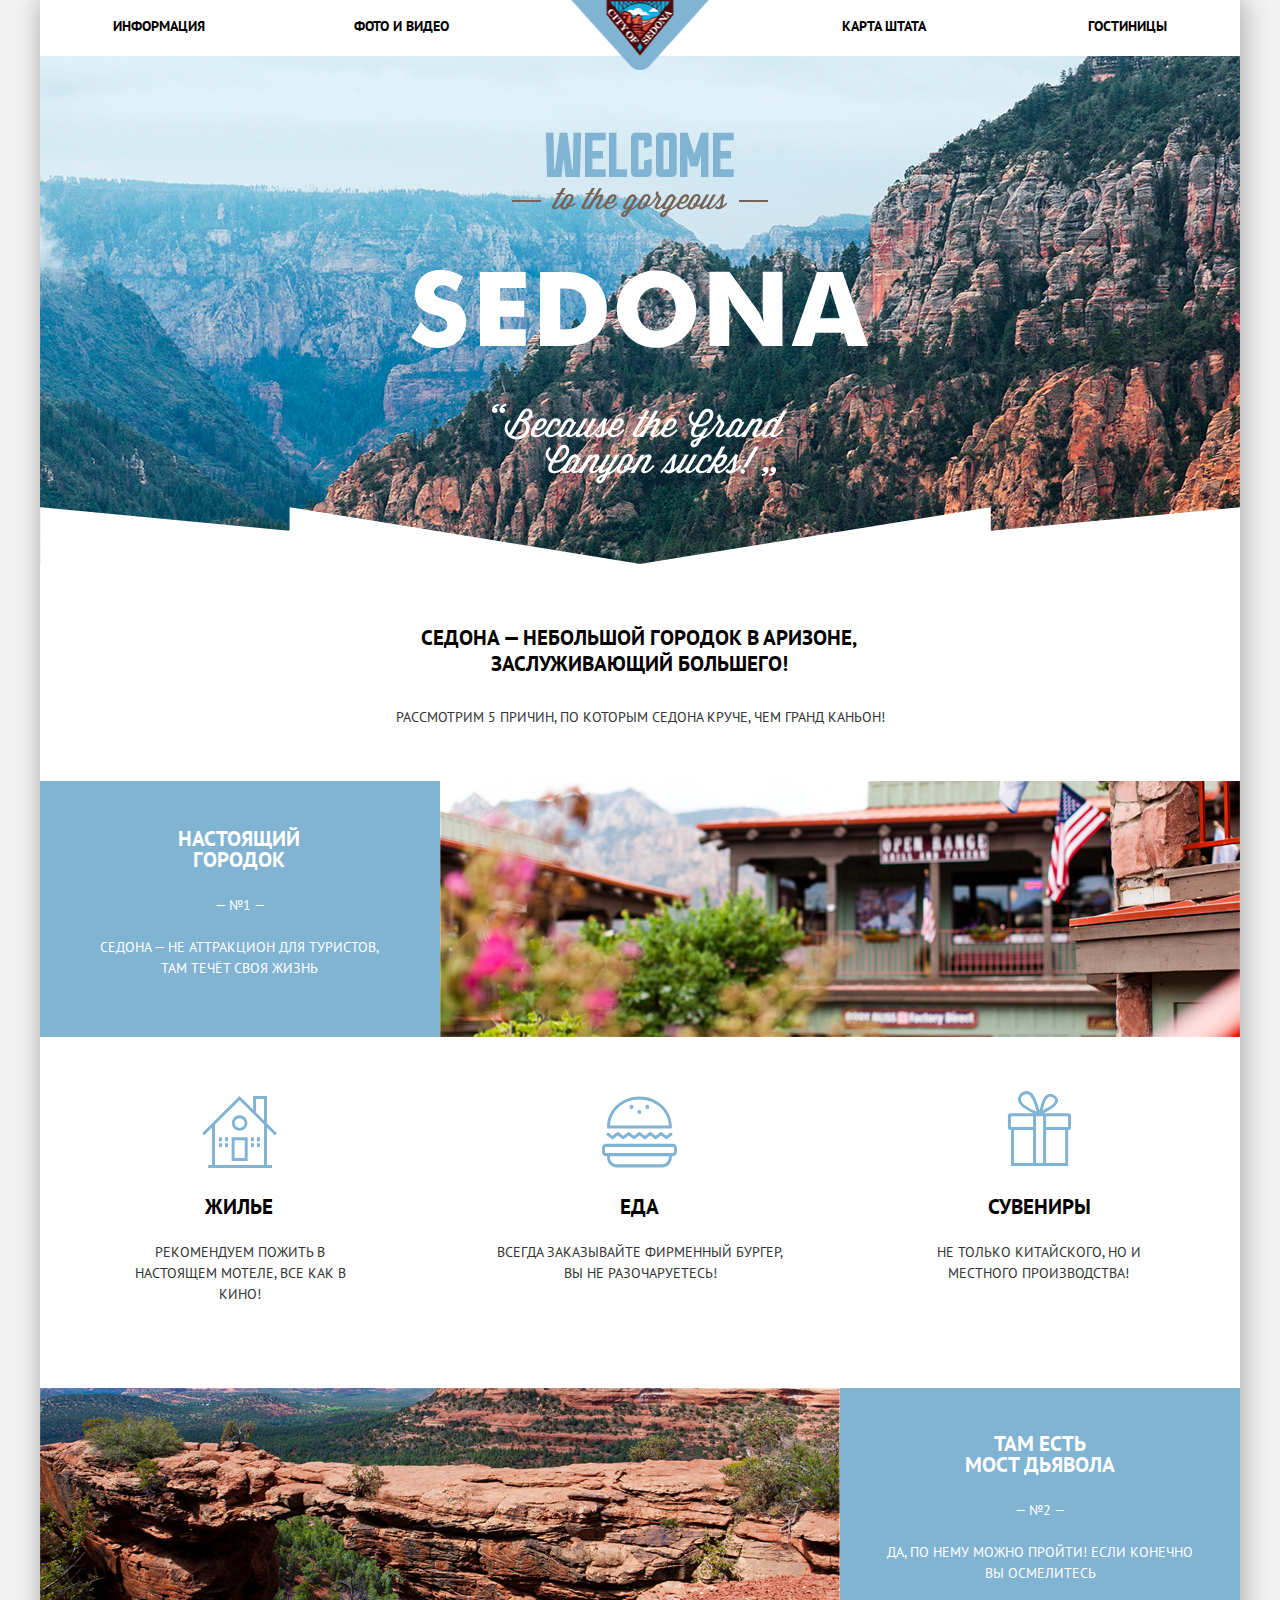
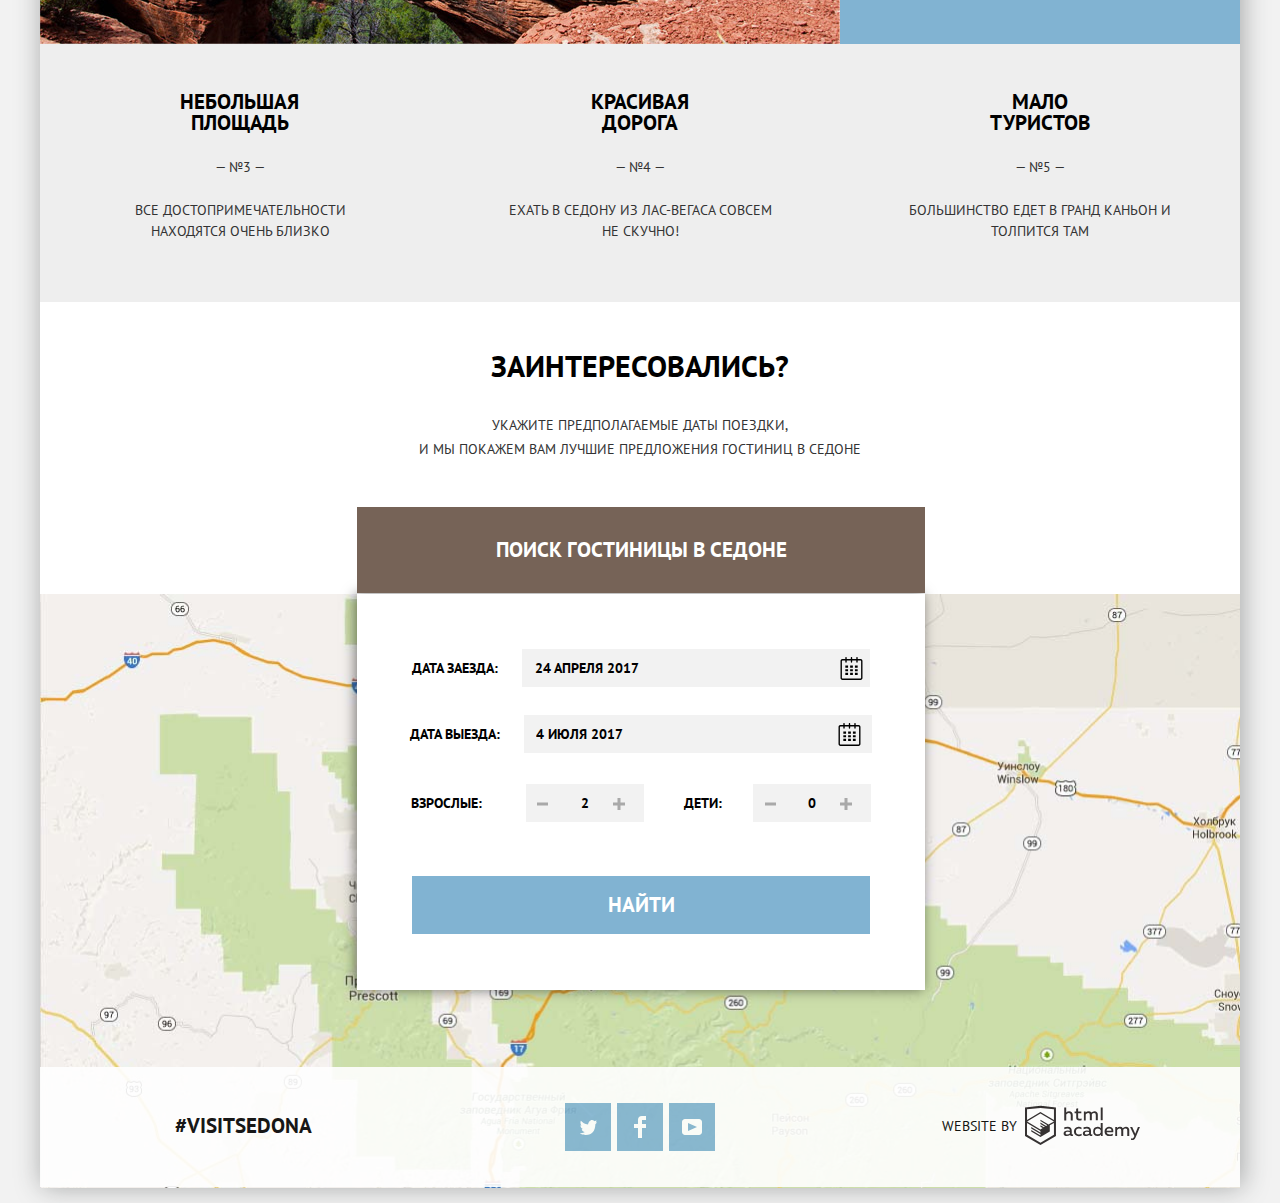
==== commit 52cb44ea: "исправила ошибки в пиксель пёрфекте" ====
--- a/index.html
+++ b/index.html
@@ -10,7 +10,7 @@
   <body>
     <header>
       <div class="main-navigation-wrapper">
-        <a class="main-logo" href="#">
+        <a class="main-logo">
         <img src="img/main-header138x70.png" width="138" height="70" alt="Логотип Седона">
         </a>
         <nav class="main-navigation">
@@ -81,7 +81,7 @@
                   <path fill-rule="evenodd" clip-rule="evenodd" fill="#81B3D2" d="M61.097 22.501H36.312C50.125 15.602 51.229 11.25 50.72 8.816c-1.162-3.963-5.692-7.023-10.002-5.407-5.569 2.089-7.137 10.388-8.644 16.387-1.924-6.07-3.784-13.814-8.136-17.737C22.677.921 20.843-.205 18.175.031c-4.026.356-9.802 5.382-7.458 10.981 2.251 5.378 9.687 8.777 14.578 11.489H2.879A2.882 2.882 0 0 0 0 25.37v11.322a2.882 2.882 0 0 0 2.879 2.869h.274V76h57.841V39.561h.103a2.882 2.882 0 0 0 2.88-2.869V25.37a2.882 2.882 0 0 0-2.88-2.869zM42.413 5.944c2.103-.31 4.982 1.299 5.255 3.209.393 2.756-3.4 5.255-5.086 6.421-2.523 1.744-4.928 2.643-7.287 4.055.884-3.69 2.549-13.011 7.118-13.685zm-22.882 9.968c-2.225-1.485-6.544-4.431-6.44-7.771.112-3.595 5.743-6.57 8.814-3.886 3.856 3.371 5.713 11.105 7.119 16.557-3.249-1.539-6.328-2.788-9.493-4.9zm5.972 57.114H6.136V39.561h19.368v33.465zm0-36.502H3.046V25.538h22.457v10.986zm10.157 0v36.503h-7.174V25.538h7.174v10.986zm22.351 36.502H38.644V39.561h19.367v33.465zm2.92-36.502H38.644V25.538h22.287v10.986z"/>
                 </svg>
                 <h3>Сувениры</h3>
-                <p>Не только китайского, но и местногопроизводства!</p>
+                <p>Не только китайского, но и местного производства!</p>
               </li>
             </ul>
           </li>
@@ -122,8 +122,8 @@
           Укажите предполагаемые даты поездки, <br>
           и мы покажем вам лучшие предложения гостиниц в седоне
         </p>
-        <fieldset class="form-frame">
-          <form class="searching-form">
+        <div class="form-frame">
+          <form class="searching-form" action="https://echo.htmlacademy.ru" method="post">
             <div class="form-block">
               <div class="comming">
                 <label class="date-comming" for="dateid">
@@ -184,7 +184,7 @@
               </button>
             </div>
           </form>
-        </fieldset>
+        </div>
         <button class="search-hotel"> ПОИСК ГОСТИНИЦЫ В седоне </button>
         <img src="img/mp.jpg" width="1200" height="472" alt="Карта">
       </section>
--- a/css/style.css
+++ b/css/style.css
@@ -2,7 +2,7 @@
  body{
      margin: 0;
      padding: 0;
-     font-family: "PT Sans", Arial, serif;
+     font-family: "PT Sans", Arial, sans-serif;
      font-size: 14px;
      line-height: 21px;
      margin:0 auto;
@@ -351,7 +351,7 @@
      line-height: 36px;
      text-align: center;
      margin: 0;
-     padding-top: 51px;
+     padding-top: 46px;
      background-color: #fff;
 }
  .map-description{
@@ -361,7 +361,7 @@
      margin:0;
      text-align: center;
      padding-bottom: 133px;
-     padding-top: 23px;
+     padding-top: 29px;
      background-color: #fff;
 }
  .modal-map{
@@ -424,6 +424,7 @@
      top: 205px;
      display: block;
      left: 317px;
+     cursor: pointer;
 }
  .search-hotel:hover{
      background-color: #604e43;
@@ -453,6 +454,8 @@
      color:#ffffff;
      text-transform: uppercase;
      background-color: #81b3d2;
+     cursor: pointer;
+
 }
  .form-submit:hover{
      background-color: #669ec0;
@@ -539,6 +542,7 @@
      left: 428px;
      bottom: -3px;
      fill: #a9a9a9 
+     cursor: pointer;
 }
  .date-comming-out svg{
      width: 23px;
@@ -547,6 +551,7 @@
      left: 428px;
      bottom: -3px;
      fill: #a9a9a9 
+     cursor: pointer;
 }
  .plus:hover line, .minus:hover line, .plus-child:hover line, .minus-child:hover line{
      stroke: #000;
@@ -579,10 +584,10 @@
 }
 /*двойной ползунок*/
  .filter-range {
-     width: 330px;
-     color: #ffffff;
-     text-transform: uppercase;
-     padding-top: 25px;
+    width: 323px;
+    color: #ffffff;
+    text-transform: uppercase;
+    padding-top: 27px;
 }
  .filter-range-title {
      margin-bottom: 9px;
@@ -625,13 +630,14 @@
      width: 50px;
      margin: 0;
      color: inherit;
-     font: inherit;
+     font-size: 14px;
+     line-height: 21px;
      background: none;
      border: none;
 }
  .range-controls {
      position: relative;
-     margin-bottom: 32px;
+     margin-bottom: 30px;
 }
  .range-controls .scale {
      height: 2px;
@@ -665,10 +671,10 @@
 }
  .btn-transparent {
      display: block;
-     margin: 0 auto;
+     margin: 0 87px;
      padding: 6px 35px;
      font-size: 14px;
-     line-height: 20px;
+     line-height: 21px;
      color: #ffffff;
      text-transform: uppercase;
      background: transparent;
@@ -734,8 +740,6 @@
 }
  .button{
      color: #ffffff;
-    /*padding:4px 16px 4px 17px;
-    */
 }
  .result{
      background-color: transparent;
@@ -800,12 +804,12 @@
              justify-content: space-between;
      padding-left: 2px;
 }
- .sorting .sort-item a{
+.sort-item a{
      color: #000000;
      opacity: 0.3;
      border-bottom: 1px dashed rgba(0,0,0,0.3);
 }
- .link a{
+.link a{
      color: #81b3d2;
      border-bottom:0;
      opacity: 1;
@@ -964,7 +968,6 @@
  .catalog-list .button:active{
      color: rgba(255,255,255,0.3);
      background-color:#5496bd;
-     opacity: 0.3;
 }
 /*забронировать*/
  .catalog-list .rent{
@@ -1108,7 +1111,7 @@
              align-items: center;
 }
  .main-footer span{
-     width: 190px;
+     width: 130px;
      display: -webkit-box;
      display: -ms-flexbox;
      display: flex;
@@ -1118,8 +1121,8 @@
      color: #000000;
      margin: 0px;
      margin:0 auto;
-     margin-top:44px;
-     margin-bottom: 51px;
+     margin-top:46px;
+     margin-bottom: 48px;
 }
  .catalog-footer span{
      font-size: 21px;
@@ -1244,7 +1247,7 @@
  .social a:active{
      background-color: #5496bd;
 }
- .social svg:active{
+ .social-button:active path{
      opacity: 0.3 
 }
  .form-block input:hover{
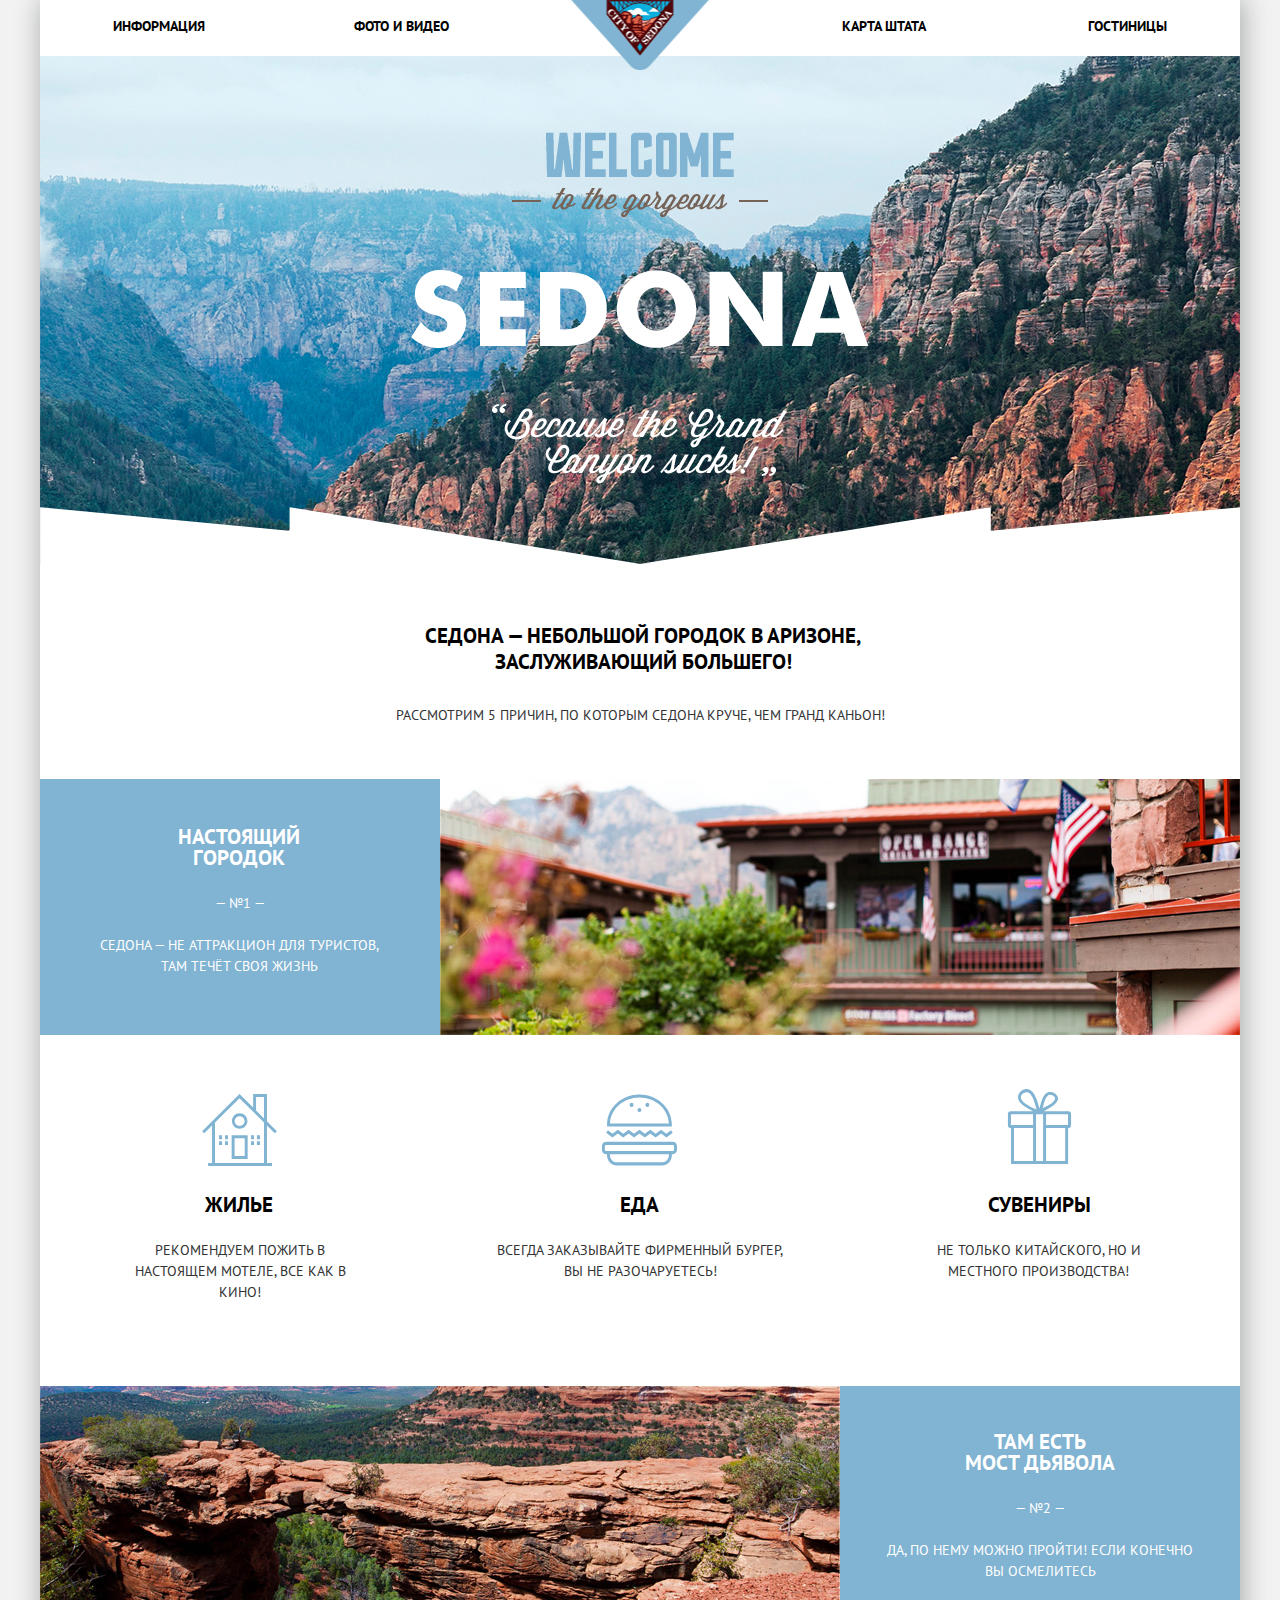
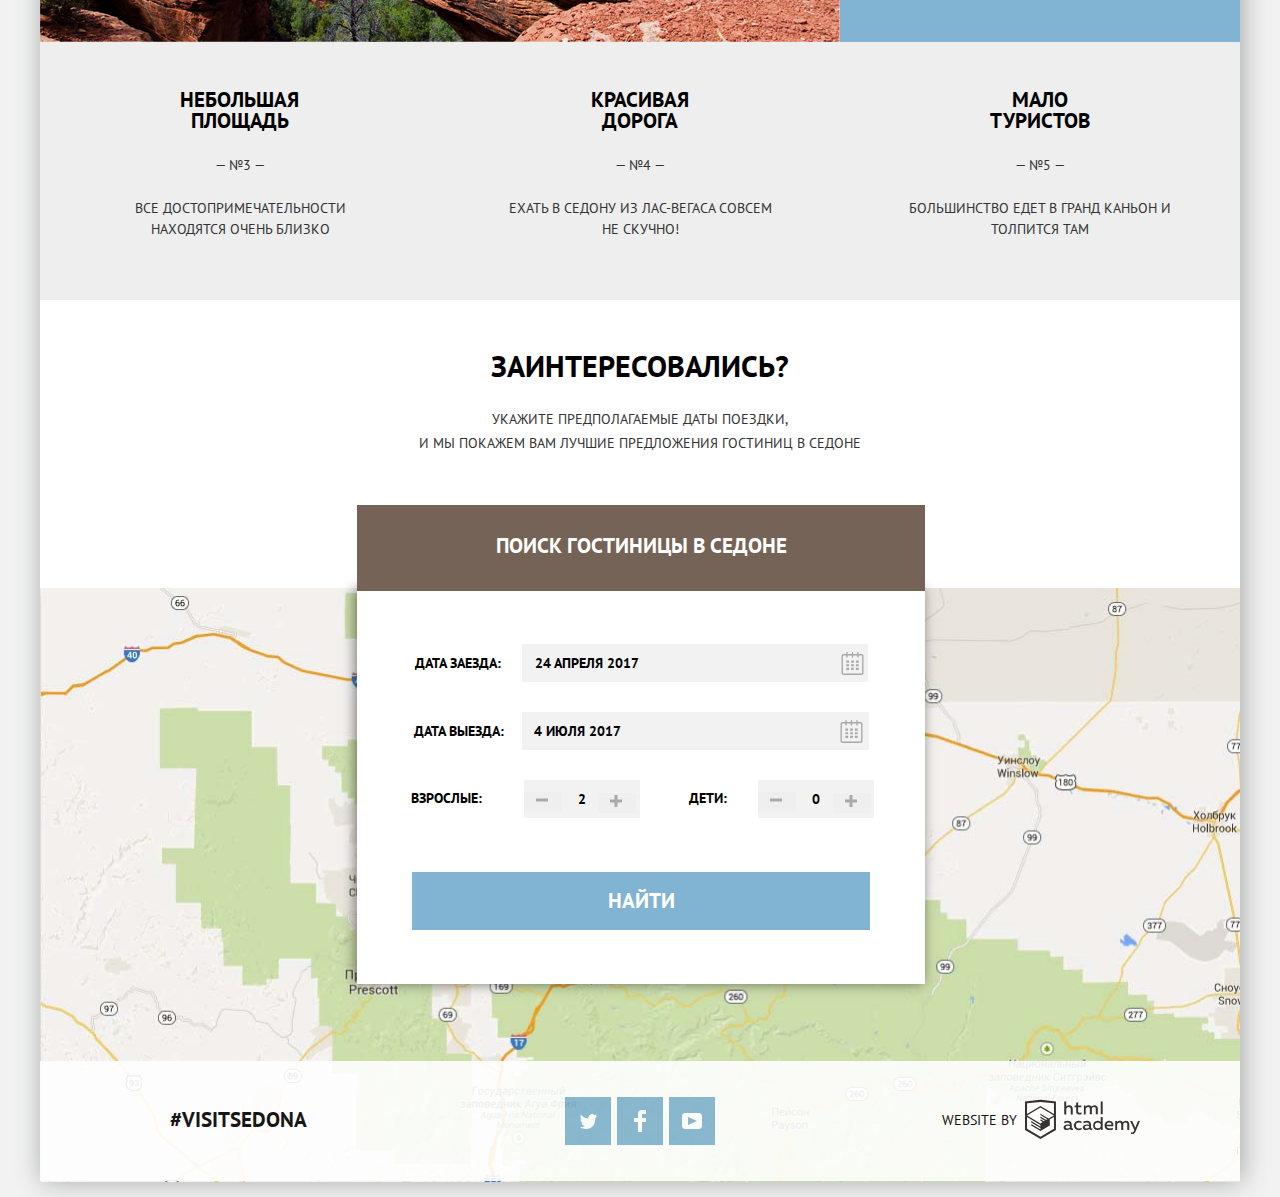
==== commit d310fa92: "исправила форму" ====
--- a/index.html
+++ b/index.html
@@ -11,7 +11,7 @@
     <header>
       <div class="main-navigation-wrapper">
         <a class="main-logo">
-        <img src="img/main-header138x70.png" width="138" height="70" alt="Логотип Седона">
+          <img src="img/main-header138x70.png" width="138" height="70" alt="Логотип Седона">
         </a>
         <nav class="main-navigation">
           <ul class="site-navigation">
@@ -36,17 +36,19 @@
           СЕДОНА — небольшой городок в АРИЗОНЕ, 
           зАСЛУЖИвающий большего!
         </p>
-        <p class="table-name">Рассмотрим 5 причин, по которым Седона круче, чем гранд каньон!
+        <p class="table-name">
+          Рассмотрим 5 причин, по которым Седона круче, чем гранд каньон!
         </p>
         <ol class="sedona-features">
           <li class="first-features">
             <div class="first-features-block">
-              <h3>Настоящий
+              <h3>
+                Настоящий
                 городок
               </h3>
               <span> — №1 —</span>
               <p>
-                СЕДОНА — НЕ АТтРАКЦИОн для туристов, там течёт своя жизнь
+                СЕДОНА — НЕ АТТРАКЦИОН для туристов, там течёт своя жизнь
               </p>
             </div>
             <div class="first-features-photo"></div>
@@ -72,7 +74,8 @@
                     <ellipse cx="44.732" cy="10.23" rx="1.946" ry="2.03"/>
                   </g>
                 </svg>
-                <p>Всегда заказывайте фирменный бургер,
+                <p>
+                  Всегда заказывайте фирменный бургер,
                   Вы не разочаруетесь!
                 </p>
               </li>
@@ -88,7 +91,8 @@
           <li class="second-features title">
             <div class="second-features-photo"></div>
             <div class="second-features-block">
-              <h3>Там есть<br>
+              <h3>
+                Там есть<br>
                 мост дьявола
               </h3>
               <span> — №2 —</span>
@@ -98,14 +102,16 @@
           <li class="features area">
             <h3>Небольшая площадь</h3>
             <span>— №3 —</span>
-            <p >ВСЕ достопримечательности 
+            <p>
+              ВСЕ достопримечательности 
               находятся очень близко
             </p>
           </li>
           <li class="features road">
             <h3>Красивая дорога</h3>
             <span>— №4 —</span>
-            <p>ЕХАТЬ В СЕДОНУ ИЗ ЛАС-ВЕГАСА совсем 
+            <p>
+              ЕХАТЬ В СЕДОНУ ИЗ ЛАС-ВЕГАСА совсем 
               НЕ СКУЧНО!
             </p>
           </li>
@@ -148,35 +154,45 @@
                 <input type="text" name="date" id="dateoutid" value="4 июля 2017">
               </div>
               <div class="amount">
-                <div class="number-of-adult">
+                
                   <span class=" visually-hidden">минус</span>
                   <label class="people" for="adultid">
-                    Взрослые:
-                    <svg class="plus" width="15" height="15">
+                    Взрослые:</label>
+                    <div class="number-of-adult">
+                     <button type="bottom" class="minus">
+                    <svg  width="15" height="15">
+                      <line x1="1" y1="7" x2="13" y2="7" stroke="#a9a9a9" stroke-width="3"/>
+                    </svg>
+                  </button>
+                       
+                  <input class="adult-amount" type="text" name="adult" id="adultid" value="2">
+                   
+                  <span class="visually-hidden">плюс</span>
+                   <button type="bottom" class="plus">            
+                    <svg  width="15" height="15">
                       <line x1="1" y1="7" x2="13" y2="7" stroke="#a9a9a9" stroke-width="3" />
                       <line x1="7" y1="1" x2="7" y2="13" stroke="#a9a9a9" stroke-width="3" />
                     </svg>
-                    <svg class="minus" width="15" height="15">
-                      <line x1="1" y1="7" x2="13" y2="7" stroke="#a9a9a9" stroke-width="3"/>
-                    </svg>
-                  </label>
-                  <span class="visually-hidden">плюс</span>
-                  <input type="text" name="adult" id="adultid" value="2">
+                  </button>
                 </div>
-                <div class="number-of-children">
+                
                   <span class="visually-hidden">минус</span>
                   <label class="people" for="childid">
-                    Дети:
-                    <svg class="plus-child" width="15" height="15">
+                    Дети:</label>  
+                    <div class="number-of-children">
+                  <button type="bottom" class="minus-child">
+                    <svg  width="15" height="15">
+                      <line x1="1" y1="7" x2="13" y2="7" stroke="#a9a9a9" stroke-width="3"/>
+                    </svg>
+                  </button>
+                  <span class="visually-hidden">плюс</span>
+                  <input class="child-amount" type="text" name="child" id="childid" value="0">
+                  <button type="bottom" class="plus-child">
+                    <svg  width="15" height="15">
                       <line x1="1" y1="7" x2="13" y2="7" stroke="#a9a9a9" stroke-width="3" />
                       <line x1="7" y1="1" x2="7" y2="13" stroke="#a9a9a9" stroke-width="3" />
                     </svg>
-                    <svg class="minus-child" width="15" height="15">
-                      <line x1="1" y1="7" x2="13" y2="7" stroke="#a9a9a9" stroke-width="3"/>
-                    </svg>
-                  </label>
-                  <span class="visually-hidden">плюс</span>
-                  <input type="text" name="child" id="childid" value="0">
+                  </button>
                 </div>
               </div>
               <button class="form-submit" type="submit">
@@ -185,7 +201,7 @@
             </div>
           </form>
         </div>
-        <button class="search-hotel"> ПОИСК ГОСТИНИЦЫ В седоне </button>
+        <button class="search-hotel">ПОИСК ГОСТИНИЦЫ В седоне</button>
         <img src="img/mp.jpg" width="1200" height="472" alt="Карта">
       </section>
     </main>
@@ -226,7 +242,7 @@
         </div>
         <div class="footer-copyright">
           <p>Website by</p>
-          <a class="button" href="https://htmlacademy.ru">
+          <a class="button" href="https://htmlacademy.ru/intensive/htmlcss">
             <svg id="Layer_1" data-name="Layer 1" xmlns="http://www.w3.org/2000/svg" height="41" width="115" viewBox="0 0 108.08 36.85">
               <title>logo-htmlacademy-small1</title>
               <path d="M44.61,26.88a2,2,0,0,0,.55-0.1v1.33a3.25,3.25,0,0,1-1.18.21,1.67,1.67,0,0,1-1.67-1,4.84,4.84,0,0,1-3.14,1.08c-1.51,0-2.91-.83-2.91-2.55,0-2.13,2-2.79,3.71-2.79a11.08,11.08,0,0,1,2.17.25v-0.3c0-1-.76-1.77-2.19-1.77a7.42,7.42,0,0,0-3,.64v-1.7a10.21,10.21,0,0,1,3.19-.55c2.36,0,3.81,1.12,3.81,3.65v3a0.54,0.54,0,0,0,.49.59h0.17Zm-6.44-1.13A1.35,1.35,0,0,0,39.63,27h0.11a3.39,3.39,0,0,0,2.41-1V24.58a9.72,9.72,0,0,0-1.81-.21c-1,0-2.16.33-2.16,1.38h0Zm12.36-6.11a5,5,0,0,1,2.57.64V22a4.08,4.08,0,0,0-2.3-.7,2.75,2.75,0,1,0,0,5.49,5,5,0,0,0,2.43-.64v1.71a6.27,6.27,0,0,1-2.76.57A4.21,4.21,0,0,1,46,24.51q0-.21,0-0.41a4.32,4.32,0,0,1,4.18-4.46h0.38Zm12.17,7.24a2,2,0,0,0,.55-0.1v1.33a3.25,3.25,0,0,1-1.18.21,1.67,1.67,0,0,1-1.67-1,4.84,4.84,0,0,1-3.14,1.08c-1.51,0-2.91-.83-2.91-2.55,0-2.13,2-2.79,3.71-2.79a11.08,11.08,0,0,1,2.17.25v-0.3c0-1-.76-1.77-2.19-1.77a7.42,7.42,0,0,0-3,.64v-1.7a10.21,10.21,0,0,1,3.19-.55c2.36,0,3.81,1.12,3.81,3.65v3a0.54,0.54,0,0,0,.49.59h0.17Zm-6.44-1.13A1.35,1.35,0,0,0,57.73,27h0.11a3.39,3.39,0,0,0,2.41-1V24.58a9.72,9.72,0,0,0-1.81-.21c-1.06,0-2.16.33-2.16,1.38h0ZM73,16V28.2H71.35V26.88a3.88,3.88,0,0,1-3.19,1.54,4.4,4.4,0,0,1,0-8.78,3.81,3.81,0,0,1,3,1.3V16H73Zm-4.53,5.22a2.76,2.76,0,1,0,0,5.52A2.86,2.86,0,0,0,71.15,25V23A2.91,2.91,0,0,0,68.49,21.27ZM79,19.64c3.31,0,4.46,2.68,3.92,5.09H76.7c0.21,1.5,1.67,2.11,3.19,2.11a6.11,6.11,0,0,0,2.64-.59v1.6a7.14,7.14,0,0,1-3,.57C77,28.42,74.78,27,74.78,24a4.18,4.18,0,0,1,4-4.39H79Zm0.09,1.54a2.28,2.28,0,0,0-2.44,2.1v0.06H81.3A2,2,0,0,0,79.13,21.18Zm5.73,7V19.87h1.65v1a3.81,3.81,0,0,1,2.78-1.27A2.86,2.86,0,0,1,91.89,21a4.12,4.12,0,0,1,2.91-1.33A3.06,3.06,0,0,1,98,23V28.2h-1.9V23.05a1.59,1.59,0,0,0-1.42-1.75H94.42a2.8,2.8,0,0,0-2.07,1.12V28.2h-1.9V23.05A1.59,1.59,0,0,0,89,21.31H88.8a3,3,0,0,0-2.21,1.29v5.63H84.86Zm21.31-8.33h1.9l-3.91,9.46c-0.9,2.17-2.09,2.86-3.35,2.86a4.76,4.76,0,0,1-1.1-.14V30.46a2.86,2.86,0,0,0,.85.12c0.9,0,1.58-.64,2.07-1.9l0.17-.42-4-8.4h2l2.86,6.29ZM38.73,1.46V6.22a3.81,3.81,0,0,1,2.7-1.14,3.25,3.25,0,0,1,3.44,3.4v5.15H43V8.72a1.81,1.81,0,0,0-1.61-2h-0.3a2.93,2.93,0,0,0-2.32,1.39v5.52h-1.9V1.46h1.9ZM49.94,2.31v3h3V6.91h-3v3.81c0,1.1.5,1.46,1.58,1.46a4.49,4.49,0,0,0,1.69-.33v1.6A6.8,6.8,0,0,1,51,13.8a2.55,2.55,0,0,1-2.86-2.74V6.89H46.58V5.26h1.5V2.74Zm5.4,11.31V5.28H57v1A3.81,3.81,0,0,1,59.77,5a2.86,2.86,0,0,1,2.6,1.33A4.12,4.12,0,0,1,65.28,5,3.06,3.06,0,0,1,68.44,8.4v5.21h-1.9V8.46a1.59,1.59,0,0,0-1.42-1.75H64.89a2.8,2.8,0,0,0-2.07,1.12v5.78h-1.9V8.46A1.59,1.59,0,0,0,59.5,6.71H59.27A3,3,0,0,0,57.06,8v5.63H55.34ZM71.17,1.45H73V13.6H71.17V1.45ZM14.71,0H14.55L0,1.54V28.21l14.55,8.66,14.55-8.66V1.54Zm12.5,27.1L14.55,34.64,1.9,27.12V16.18l12.59,7.5V25L5.86,19.9v1.31l8.68,5.21v1.39L5.87,22.65V24l8.68,5.21,8.75-5.24V18.31L27.2,16V27.12Zm0-12.53-3.48,2-1.6,1L14.51,13v1.31L21,18.23H21l-0.14.09-1,.54-5.37-3.2V17l4.24,2.52-1,.67-3.2-1.9v1.31l2.1,1.24L14.5,22.1,2,14.65,14.51,7.11Zm0-1.32L14.49,5.76,1.91,13.25v-10L14.56,1.92,27.21,3.25v10h0Z" transform="translate(0 -0.02)" fill="#231f20"/>
@@ -236,5 +252,6 @@
         </div>
       </div>
     </footer>
+    <script src="js/script.js"></script>
   </body>
 </html>--- a/css/style.css
+++ b/css/style.css
@@ -11,7 +11,7 @@
      text-transform: uppercase;
      background-color: #f2f2f2;
      -webkit-box-shadow: 2px 0px 25px 0 rgba(46, 50, 50, 0.4);
-             box-shadow: 2px 0px 25px 0 rgba(46, 50, 50, 0.4);
+     box-shadow: 2px 0px 25px 0 rgba(46, 50, 50, 0.4);
      width: 1200px;
 }
  a {
@@ -33,8 +33,8 @@
      display: flex;
      position: relative;
      -webkit-box-pack: center;
-         -ms-flex-pack: center;
-             justify-content: center;
+     -ms-flex-pack: center;
+     justify-content: center;
 }
  .main-navigation{
      color: #000000;
@@ -48,11 +48,11 @@
      display: flex;
      -webkit-box-orient: vertical;
      -webkit-box-direction: normal;
-         -ms-flex-direction: column;
-             flex-direction: column;
+     -ms-flex-direction: column;
+     flex-direction: column;
      -webkit-box-pack: center;
-         -ms-flex-pack: center;
-             justify-content: center;
+     -ms-flex-pack: center;
+     justify-content: center;
      padding-bottom: 17px;
      padding-top: 13px;
 }
@@ -64,8 +64,8 @@
      top: 0;
      left: 50%;
      -webkit-transform: translateX(-50%);
-         -ms-transform: translateX(-50%);
-             transform: translateX(-50%) 
+     -ms-transform: translateX(-50%);
+     transform: translateX(-50%) 
 }
  .site-navigation{
      width: 1200px;
@@ -76,7 +76,7 @@
      display: -ms-flexbox;
      display: flex;
      -ms-flex-pack: distribute;
-         justify-content: space-around;
+     justify-content: space-around;
 }
  .item-info, .item-photo {
      text-align: left;
@@ -87,7 +87,7 @@
  .main-navigation li{
      width: 300px;
      -webkit-box-sizing: border-box;
-             box-sizing: border-box;
+     box-sizing: border-box;
 }
  .item-info{
      padding-left: 73px;
@@ -126,6 +126,7 @@
      margin: 0 auto;
 }
  .features-photo{
+ 	 background-color: #3c4c59;
      background-image: url(../img/photoheader1200x773.jpg);
      background-size: cover;
      width: 1200px;
@@ -152,22 +153,20 @@
      display: flex;
      -webkit-box-orient: vertical;
      -webkit-box-direction: normal;
-         -ms-flex-direction: inline-block;
-             flex-direction: inline-block;
      -ms-flex-wrap: wrap;
-         flex-wrap: wrap;
+     flex-wrap: wrap;
 }
  .sedona-description{
      background-color: #fff;
-     padding-top: 61px;
+     padding-top: 59px;
      font-weight: 700;
      text-align: center;
      font-size: 21px;
      line-height: 26px;
-     margin:0;
-     padding-right: 380px;
-     padding-left: 378px;
-     padding-bottom:27px;
+     margin: 0;
+     padding-right: 355px;
+     padding-left: 361px;
+     padding-bottom: 27px;
 }
  .table-name{
      background-color: #fff;
@@ -187,8 +186,8 @@
      display: -ms-flexbox;
      display: flex;
      -webkit-box-pack: justify;
-         -ms-flex-pack: justify;
-             justify-content: space-between;
+     -ms-flex-pack: justify;
+     justify-content: space-between;
      padding-top:159px;
 }
  .features-item-first{
@@ -225,6 +224,7 @@
      flex-wrap: wrap;
 }
  .second-features-photo{
+ 	 background-color: #e3dadb;
      background-image: url(../img/thesecondreasontown800x256.jpg);
      background-size: cover;
      width: 800px;
@@ -244,7 +244,7 @@
 }
  .first-features-photo{
      background-color: #e3dadb;
-     background: url(../img/thefirstreasontown800x256.jpg);
+     background-image: url(../img/thefirstreasontown800x256.jpg);
      background-repeat: no-repeat;
      background-size: cover;
      height: 256px;
@@ -253,8 +253,8 @@
  .second-features-block{
      width: 400px;
      -webkit-box-align: center;
-         -ms-flex-align: center;
-             align-items: center;
+     -ms-flex-align: center;
+     align-items: center;
      padding-top: 45px;
 }
  .second-features img{
@@ -351,7 +351,7 @@
      line-height: 36px;
      text-align: center;
      margin: 0;
-     padding-top: 46px;
+     padding-top: 48px;
      background-color: #fff;
 }
  .map-description{
@@ -361,7 +361,7 @@
      margin:0;
      text-align: center;
      padding-bottom: 133px;
-     padding-top: 29px;
+     padding-top: 23px;
      background-color: #fff;
 }
  .modal-map{
@@ -375,26 +375,26 @@
 /*форма*/
  .form-block{
      -webkit-box-sizing: border-box;
-             box-sizing: border-box;
+     box-sizing: border-box;
      display: -webkit-box;
      display: -ms-flexbox;
      display: flex;
      -ms-flex-wrap: wrap;
-         flex-wrap: wrap;
-     padding-top: 55px;
+     flex-wrap: wrap;
+     padding-top: 56px;
      -webkit-box-pack: center;
-         -ms-flex-pack: center;
-             justify-content: center;
+     -ms-flex-pack: center;
+     justify-content: center;
 }
  .searching-form{
      display: -webkit-box;
      display: -ms-flexbox;
      display: flex;
      -ms-flex-wrap: wrap;
-         flex-wrap: wrap;
+     flex-wrap: wrap;
 }
  .searching-form input{
-     width: 345px;
+     width: 112px;
      height:36px;
      font: inherit;
      background-color: #f2f2f2;
@@ -407,6 +407,7 @@
      line-height: 26px;
      font-size: 14px;
      font-weight: bold;
+     padding-top: 5px;
      position: relative;
 }
  .search-hotel{
@@ -425,6 +426,8 @@
      display: block;
      left: 317px;
      cursor: pointer;
+     padding-bottom: 6px;
+}
 }
  .search-hotel:hover{
      background-color: #604e43;
@@ -434,6 +437,7 @@
      color: rgba(255,255,255,0.3);
 }
  .form-frame {
+ 	display: block;
      border: 0;
      width: 568px;
      height: 396px;
@@ -443,7 +447,9 @@
      position: absolute;
      left: 317px;
      -webkit-box-shadow: -2px 0px 12px 0px rgba(0, 0, 0, 0.5);
-             box-shadow: -2px 0px 12px 0px rgba(0, 0, 0, 0.5);
+     box-shadow: -2px 0px 12px 0px rgba(0, 0, 0, 0.5);
+     animation-name: bounce;
+     animation-duration: 0.6s;
 }
  .form-submit{
      width: 458px;
@@ -455,7 +461,6 @@
      text-transform: uppercase;
      background-color: #81b3d2;
      cursor: pointer;
-
 }
  .form-submit:hover{
      background-color: #669ec0;
@@ -465,14 +470,14 @@
      background-color: #5496bd;
 }
  .comming input{
+     width: 331px;
+     margin-left: 17px;
+     margin-bottom: 30px;
+}
+ .comming-out input{
      width: 333px;
-     margin-left: 20px;
-     margin-bottom: 28px;
-}
- .comming-out input{
-     width: 334px;
-     margin-left: 20px;
-     margin-bottom: 31px;
+     margin-left: 14px;
+     margin-bottom: 30px;
 }
  .comming input[type="text"]{
      padding-left: 13px;
@@ -489,35 +494,45 @@
      width: 460px;
      margin-bottom: 54px;
      -webkit-box-pack: justify;
-         -ms-flex-pack: justify;
-             justify-content: space-between;
+     -ms-flex-pack: justify;
+     justify-content: space-between;
 }
  .number-of-adult{
-     width: 240px;
+     margin-right: 47px;
+     position: relative;
+}
+.child-amount,
+.adult-amount{
+	text-align: center;
+	position: relative;
 }
  .plus{
      position: absolute;
-     width: 14px;
-     left: 201px;
-     top: 3px;
+     right: 0px;
+     top: 13px;
+     width: 38px;
+     border: 0;
 }
  .minus{
      position: absolute;
-     width: 12px;
-     left: 125px;
-     top: 3px;
+     width: 38px;
+     top: 12px;
+     border: 0;
+     z-index: 1;
 }
  .plus-child{
      position: absolute;
-     width: 14px;
-     left: 155px;
-     top: 3px;
+     right: 0px;
+     top: 13px;
+     width: 38px;
+     border: 0;
 }
  .minus-child{
      position: absolute;
-     width: 12px;
-     left: 80px;
-     top: 3px;
+     width: 38px;
+     top: 12px;
+     border: 0;
+     z-index: 1;
 }
  .form-block svg:hover{
      fill: #000;
@@ -525,32 +540,33 @@
  .form-block svg:active{
      fill:#81b3d2;
 }
- .number-of-adult input{
-     margin-left:40px;
-     width: 114px;
+ .number-of-adult{
+     margin-left:35px;
+     width: 112px;
      text-align: center;
 }
- .number-of-children input{
-     margin-left:27px;
-     width: 114px;
+ .number-of-children {
+     margin-left:24px;
+     width: 113px;
      text-align: center;
+     position: relative;
 }
  .date-comming svg{
      width: 23px;
      height: 23px;
      position: absolute;
-     left: 428px;
+     left: 426px;
      bottom: -3px;
-     fill: #a9a9a9 
+     fill: #a9a9a9;
      cursor: pointer;
 }
  .date-comming-out svg{
      width: 23px;
      height: 23px;
      position: absolute;
-     left: 428px;
+     left: 426px;
      bottom: -3px;
-     fill: #a9a9a9 
+     fill: #a9a9a9;
      cursor: pointer;
 }
  .plus:hover line, .minus:hover line, .plus-child:hover line, .minus-child:hover line{
@@ -584,10 +600,10 @@
 }
 /*двойной ползунок*/
  .filter-range {
-    width: 323px;
-    color: #ffffff;
-    text-transform: uppercase;
-    padding-top: 27px;
+     width: 323px;
+     color: #ffffff;
+     text-transform: uppercase;
+     padding-top: 27px;
 }
  .filter-range-title {
      margin-bottom: 9px;
@@ -597,11 +613,12 @@
 }
  .price-controls {
      position: relative;
-     height: 36px;
+     height: 33px;
      margin-bottom: 20px;
      font-size: 0;
      border: 2px solid #ffffff;
      border-radius: 2px;
+     width: 314px;
 }
  .price-controls::after {
      content: "";
@@ -612,8 +629,8 @@
      height: 22px;
      background: #ffffff;
      -webkit-transform: translate(-50%, -50%);
-         -ms-transform: translate(-50%, -50%);
-             transform: translate(-50%, -50%);
+     -ms-transform: translate(-50%, -50%);
+     transform: translate(-50%, -50%);
 }
  .price-controls label {
      display: inline-block;
@@ -624,7 +641,7 @@
 }
  .price-controls .min-price, .price-controls .max-price {
      width: 90px;
-     padding-left: 65px;
+     padding-left: 61px;
 }
  .price-controls input {
      width: 50px;
@@ -637,7 +654,7 @@
 }
  .range-controls {
      position: relative;
-     margin-bottom: 30px;
+     margin-bottom: 32px;
 }
  .range-controls .scale {
      height: 2px;
@@ -657,7 +674,7 @@
      border: 8px solid #ffffff;
      border-radius: 50%;
      -webkit-box-shadow: 0 2px 1px 0 rgba(0, 1, 1, 0.2);
-             box-shadow: 0 2px 1px 0 rgba(0, 1, 1, 0.2);
+     box-shadow: 0 2px 1px 0 rgba(0, 1, 1, 0.2);
      cursor: pointer;
 }
  .range-toggle:hover {
@@ -671,8 +688,8 @@
 }
  .btn-transparent {
      display: block;
-     margin: 0 87px;
-     padding: 6px 35px;
+     margin: 0 85px;
+     padding: 6px 34px;
      font-size: 14px;
      line-height: 21px;
      color: #ffffff;
@@ -692,7 +709,7 @@
      line-height: 21px;
 }
  .filter-option{
-    /*фильтр инфраструктуры*/
+ /*фильтр инфраструктуры*/
      list-style: none;
      padding:0;
      margin:0;
@@ -707,9 +724,9 @@
      padding-left:73px;
 }
  .house-filter{
-     padding-left:118px;
+     padding-left:119px;
      padding-top:27px;
-     margin-right: 346px;
+     margin-right: 348px;
 }
  .housing-filter{
     /*фильтр типа жилья*/
@@ -758,11 +775,11 @@
      display: flex;
      -ms-flex-pack: start;
      -webkit-box-pack: start;
-             justify-content: flex-start;
+     justify-content: flex-start;
      -ms-flex-wrap: wrap;
      flex-wrap: wrap;
-     padding-top: 35px;
-     padding-bottom: 29px;
+     padding-top: 33px;
+     padding-bottom: 30px;
 }
  .done {
      font-size: 21px;
@@ -801,24 +818,24 @@
      display: flex;
      -ms-flex-pack: justify;
      -webkit-box-pack: justify;
-             justify-content: space-between;
+     justify-content: space-between;
      padding-left: 2px;
 }
-.sort-item a{
+ .sort-item a{
      color: #000000;
      opacity: 0.3;
      border-bottom: 1px dashed rgba(0,0,0,0.3);
 }
-.link a{
+ .link a{
      color: #81b3d2;
      border-bottom:0;
      opacity: 1;
 }
- .sorting .sort-item a:hover{
+.sort-item a:hover{
      color: #81b3d2;
      border-bottom: 1px dashed #81b3d2;
 }
- .sorting .sort-item a:active{
+.sort-item a:active{
      color: #000000;
      border-bottom:0;
      opacity: 1;
@@ -828,12 +845,12 @@
      display: -webkit-box;
      display: -ms-flexbox;
      display: flex;
-     padding-top: 32px;
-     padding-bottom:25px;
+     padding-top: 31px;
+     padding-bottom:24px;
 }
  .desert-motel{
      padding-top: 30px;
-     padding-bottom: 25px;
+     padding-bottom: 23px;
 }
  .villas-flat{
      padding-top: 30px;
@@ -854,7 +871,7 @@
      display: -ms-flexbox;
      display: flex;
      -ms-flex-wrap: wrap;
-         flex-wrap: wrap;
+     flex-wrap: wrap;
 }
  .catalog-item a{
      font-size: 14px;
@@ -915,7 +932,7 @@
  .rent{
      margin:0;
      padding:0;
-     padding: 3px 16px 3px 17px;
+     padding: 2px 16px 3px 17px;
 }
  .info-span a{
      font-size: 14px;
@@ -926,8 +943,8 @@
      display: -ms-flexbox;
      display: flex;
      -webkit-box-pack:justify;
-         -ms-flex-pack:justify;
-             justify-content:space-between;
+     -ms-flex-pack:justify;
+     justify-content:space-between;
      width:182px;
 }
  .button-block{
@@ -936,8 +953,8 @@
      display: flex;
      width: 257px;
      -webkit-box-pack: justify;
-         -ms-flex-pack: justify;
-             justify-content: space-between;
+     -ms-flex-pack: justify;
+     justify-content: space-between;
      margin-top: 15px;
 }
  .rating {
@@ -959,7 +976,7 @@
      padding:0;
      color: #ffffff;
      background-color: #81b3d2;
-     padding: 3px 16px 3px 17px;
+     padding: 1px 16px 3px 17px;
 }
  .catalog-list .button:hover{
      color: #ffffff;
@@ -988,7 +1005,7 @@
  .elements{
      margin-top: auto;
      margin-bottom: 6px;
-     margin-left: 523px;
+     margin-left: 522px;
 }
  .stars{
      background-image: url(../img/svg-sedona/star.svg);
@@ -1024,9 +1041,9 @@
      display: block;
      cursor: pointer;
      -webkit-user-select: none;
-        -moz-user-select: none;
-         -ms-user-select: none;
-             user-select: none;
+     -moz-user-select: none;
+     -ms-user-select: none;
+     user-select: none;
 }
  .filter-input-checkbox + label::before {
      content: "";
@@ -1077,7 +1094,7 @@
      margin:0 auto;
      -ms-flex-pack: center;
      -webkit-box-pack: center;
-             justify-content: center;
+     justify-content: center;
      margin-top: -121px;
      background-color: #fff;
      opacity: 0.9;
@@ -1090,7 +1107,7 @@
      display: flex;
      -ms-flex-pack: center;
      -webkit-box-pack: center;
-             justify-content: center;
+     justify-content: center;
      background-color: #fff;
      opacity: 0.9;
      position: relative;
@@ -1108,7 +1125,7 @@
      display: flex;
      -ms-flex-align: center;
      -webkit-box-align: center;
-             align-items: center;
+     align-items: center;
 }
  .main-footer span{
      width: 130px;
@@ -1119,8 +1136,7 @@
      line-height: 26px;
      font-weight: 700;
      color: #000000;
-     margin: 0px;
-     margin:0 auto;
+     margin-left: 130px;
      margin-top:46px;
      margin-bottom: 48px;
 }
@@ -1133,7 +1149,7 @@
      margin: 0px;
      display: block;
      -webkit-box-sizing: border-box;
-             box-sizing: border-box;
+     box-sizing: border-box;
      margin-top:47px;
      margin-left: 133px;
      margin-bottom: 49px;
@@ -1214,7 +1230,7 @@
      display: flex;
      -ms-flex-pack: justify;
      -webkit-box-pack: justify;
-             justify-content: space-between;
+     justify-content: space-between;
 }
  .social-block{
      width: 150px;
@@ -1223,7 +1239,7 @@
      display: flex;
      -ms-flex-align: center;
      -webkit-box-align: center;
-             align-items: center;
+     align-items: center;
      margin:0 auto;
 }
  .social-button{
@@ -1236,10 +1252,10 @@
      display: flex;
      -ms-flex-align: center;
      -webkit-box-align: center;
-             align-items: center;
+     align-items: center;
      -ms-flex-pack: center;
      -webkit-box-pack: center;
-             justify-content: center;
+     justify-content: center;
 }
  .social a:hover{
      background-color: #669ec0;
@@ -1256,4 +1272,49 @@
  .form-block input:focus{
      background-color: #fff;
      outline: 2px solid #e5e5e5;
+}
+.form-frame-none{
+	 display: none;
+}
+ .bounceInLeft {
+  -webkit-animation-name: bounceInLeft;
+  animation-name: bounceInLeft;
+}
+
+@keyframes bounce{
+  from,
+  60%,
+  75%,
+  90%,
+  to {
+    -webkit-animation-timing-function: cubic-bezier(0.215, 0.61, 0.355, 1);
+    animation-timing-function: cubic-bezier(0.215, 0.61, 0.355, 1);
+  }
+
+  from {
+    opacity: 0;
+    -webkit-transform: translate3d(3000px, 0, 0);
+    transform: translate3d(3000px, 0, 0);
+  }
+
+  60% {
+    opacity: 1;
+    -webkit-transform: translate3d(-25px, 0, 0);
+    transform: translate3d(-25px, 0, 0);
+  }
+
+  75% {
+    -webkit-transform: translate3d(10px, 0, 0);
+    transform: translate3d(10px, 0, 0);
+  }
+
+  90% {
+    -webkit-transform: translate3d(-5px, 0, 0);
+    transform: translate3d(-5px, 0, 0);
+  }
+
+  to {
+    -webkit-transform: translate3d(0, 0, 0);
+    transform: translate3d(0, 0, 0);
+  }
 }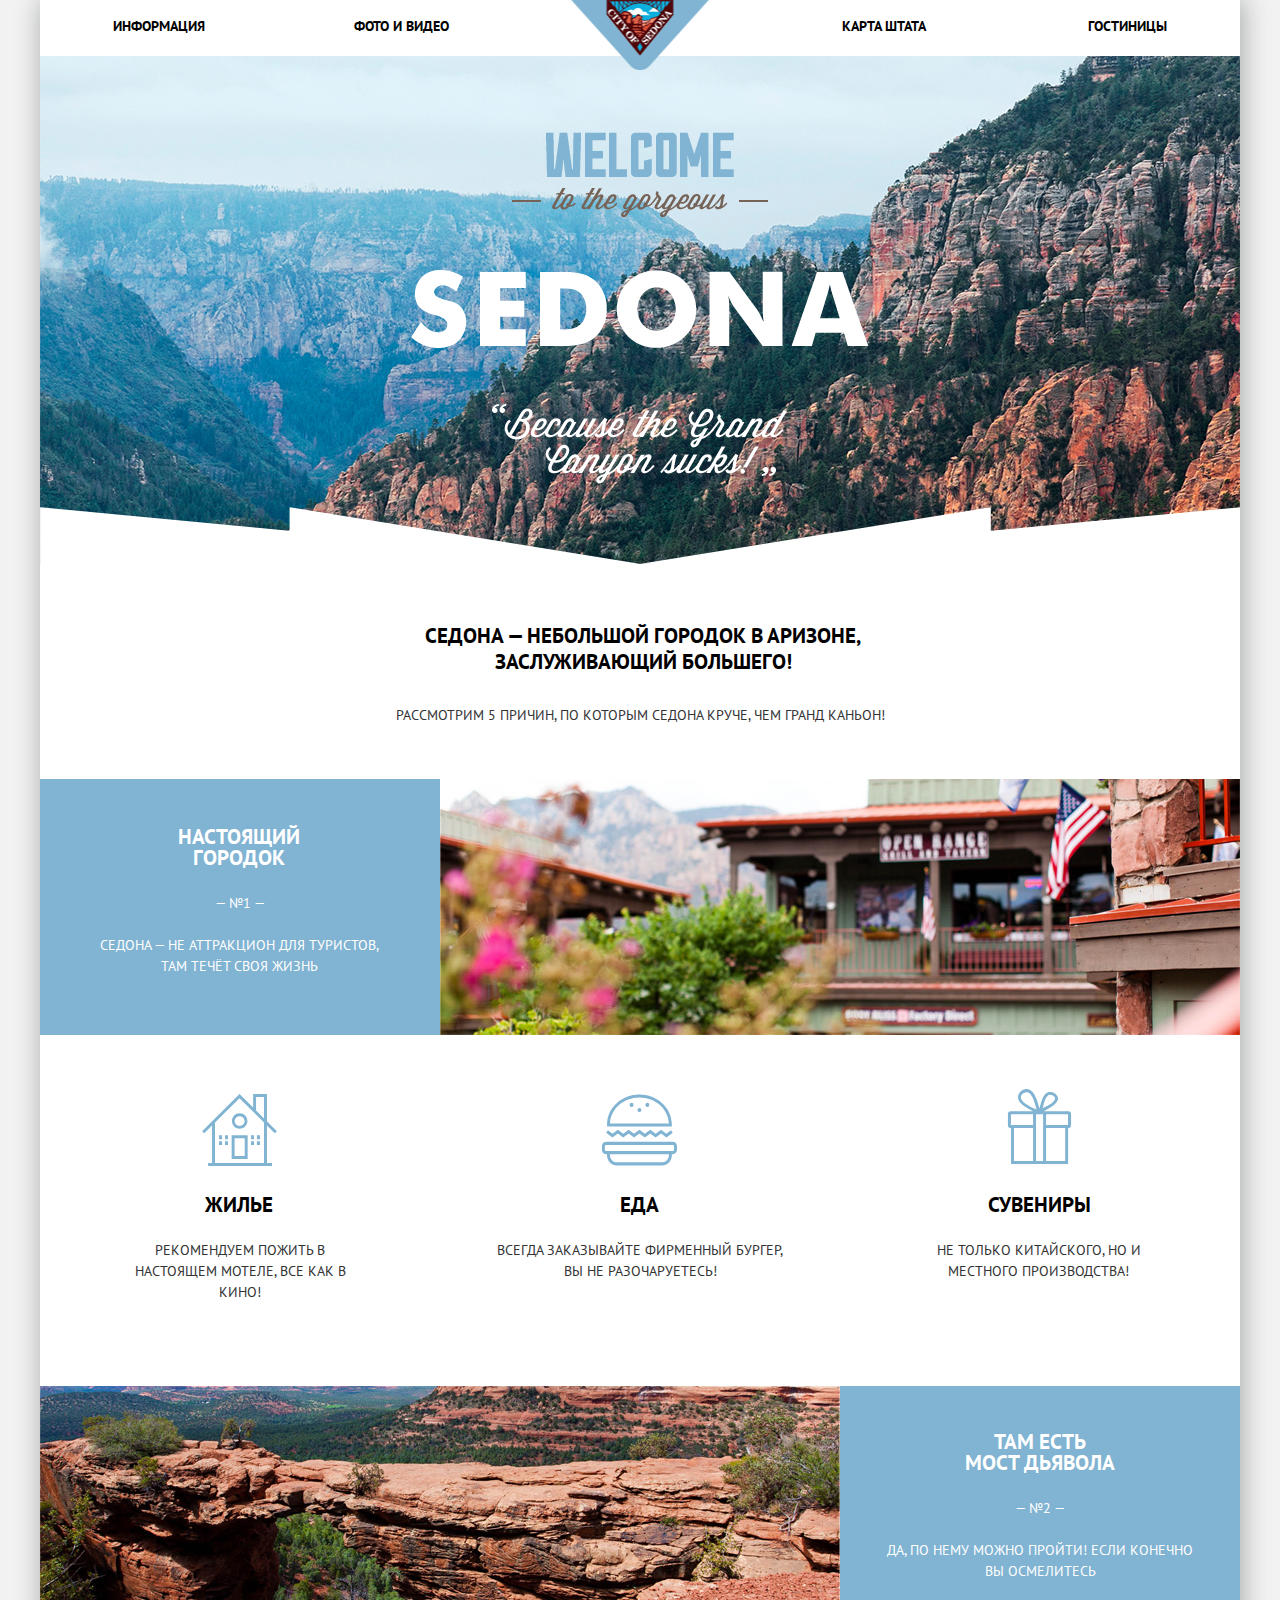
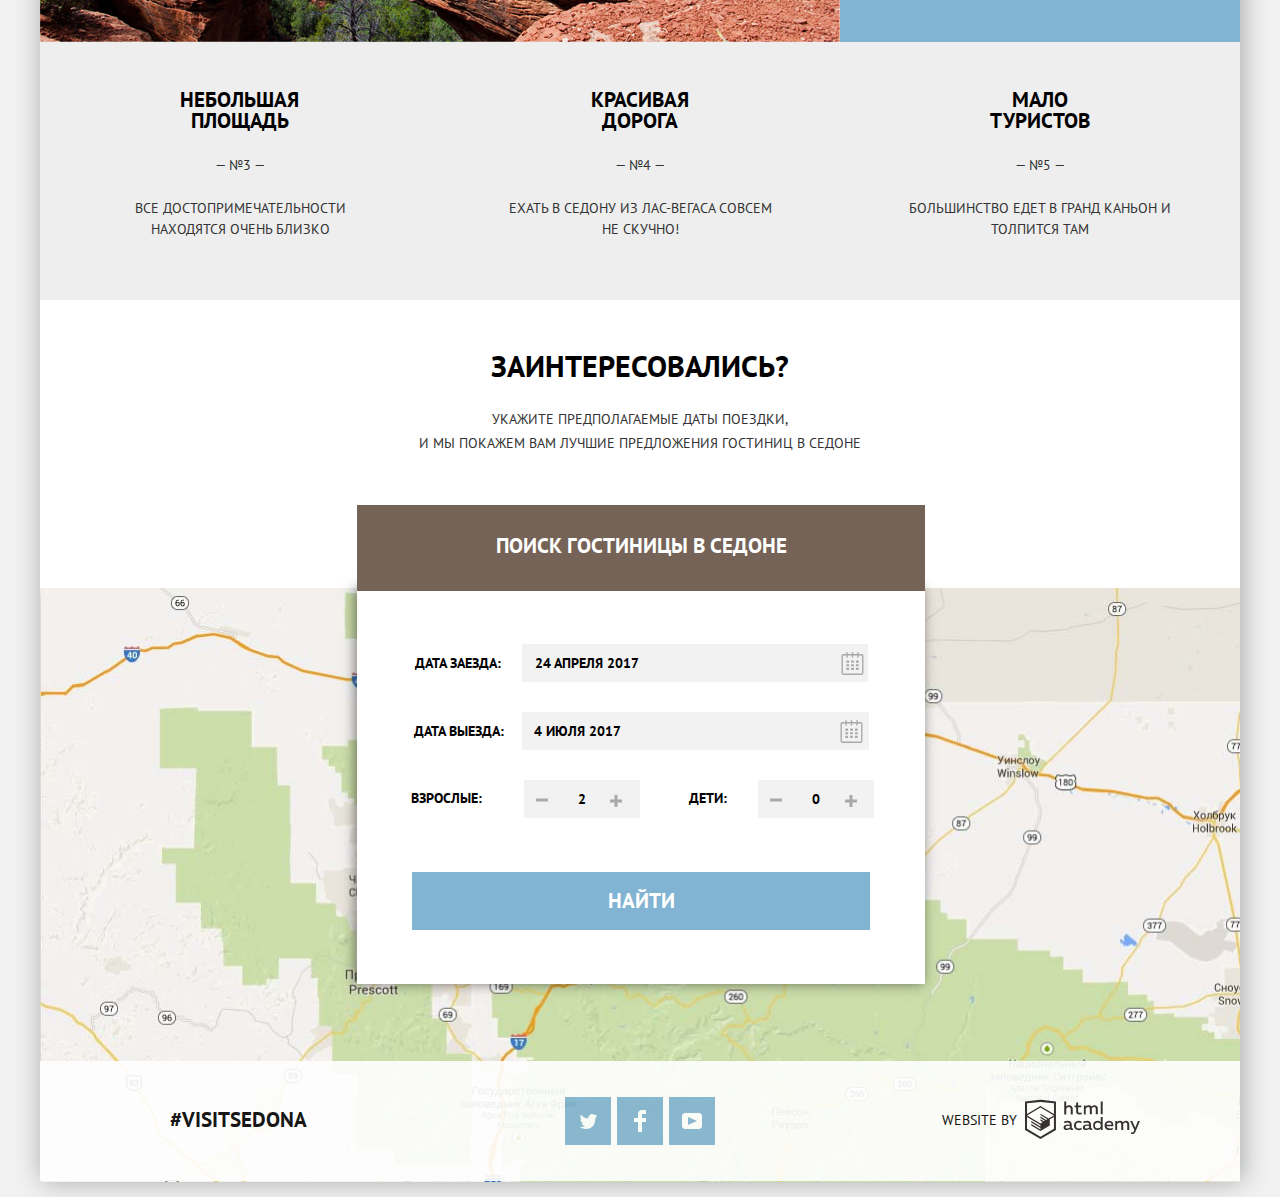
==== commit 03bf06d9: "исправила фокус кнопок" ====
--- a/index.html
+++ b/index.html
@@ -159,7 +159,7 @@
                   <label class="people" for="adultid">
                     Взрослые:</label>
                     <div class="number-of-adult">
-                     <button type="bottom" class="minus">
+                     <button type="button" class="minus">
                     <svg  width="15" height="15">
                       <line x1="1" y1="7" x2="13" y2="7" stroke="#a9a9a9" stroke-width="3"/>
                     </svg>
@@ -168,7 +168,7 @@
                   <input class="adult-amount" type="text" name="adult" id="adultid" value="2">
                    
                   <span class="visually-hidden">плюс</span>
-                   <button type="bottom" class="plus">            
+                   <button type="button" class="plus">            
                     <svg  width="15" height="15">
                       <line x1="1" y1="7" x2="13" y2="7" stroke="#a9a9a9" stroke-width="3" />
                       <line x1="7" y1="1" x2="7" y2="13" stroke="#a9a9a9" stroke-width="3" />
@@ -180,14 +180,14 @@
                   <label class="people" for="childid">
                     Дети:</label>  
                     <div class="number-of-children">
-                  <button type="bottom" class="minus-child">
+                  <button type="button" class="minus-child">
                     <svg  width="15" height="15">
                       <line x1="1" y1="7" x2="13" y2="7" stroke="#a9a9a9" stroke-width="3"/>
                     </svg>
                   </button>
                   <span class="visually-hidden">плюс</span>
                   <input class="child-amount" type="text" name="child" id="childid" value="0">
-                  <button type="bottom" class="plus-child">
+                  <button type="button" class="plus-child">
                     <svg  width="15" height="15">
                       <line x1="1" y1="7" x2="13" y2="7" stroke="#a9a9a9" stroke-width="3" />
                       <line x1="7" y1="1" x2="7" y2="13" stroke="#a9a9a9" stroke-width="3" />
--- a/css/style.css
+++ b/css/style.css
@@ -512,6 +512,8 @@
      top: 13px;
      width: 38px;
      border: 0;
+     background-color: transparent;
+     outline: none;
 }
  .minus{
      position: absolute;
@@ -519,6 +521,8 @@
      top: 12px;
      border: 0;
      z-index: 1;
+     background-color: transparent;
+     outline: none;
 }
  .plus-child{
      position: absolute;
@@ -526,6 +530,8 @@
      top: 13px;
      width: 38px;
      border: 0;
+     background-color: transparent;
+     outline: none;
 }
  .minus-child{
      position: absolute;
@@ -533,6 +539,14 @@
      top: 12px;
      border: 0;
      z-index: 1;
+     background-color: transparent;
+     outline: none;
+}
+.amount button:hover{
+	outline: none;
+}
+.amount button:active{
+	outline: none;
 }
  .form-block svg:hover{
      fill: #000;
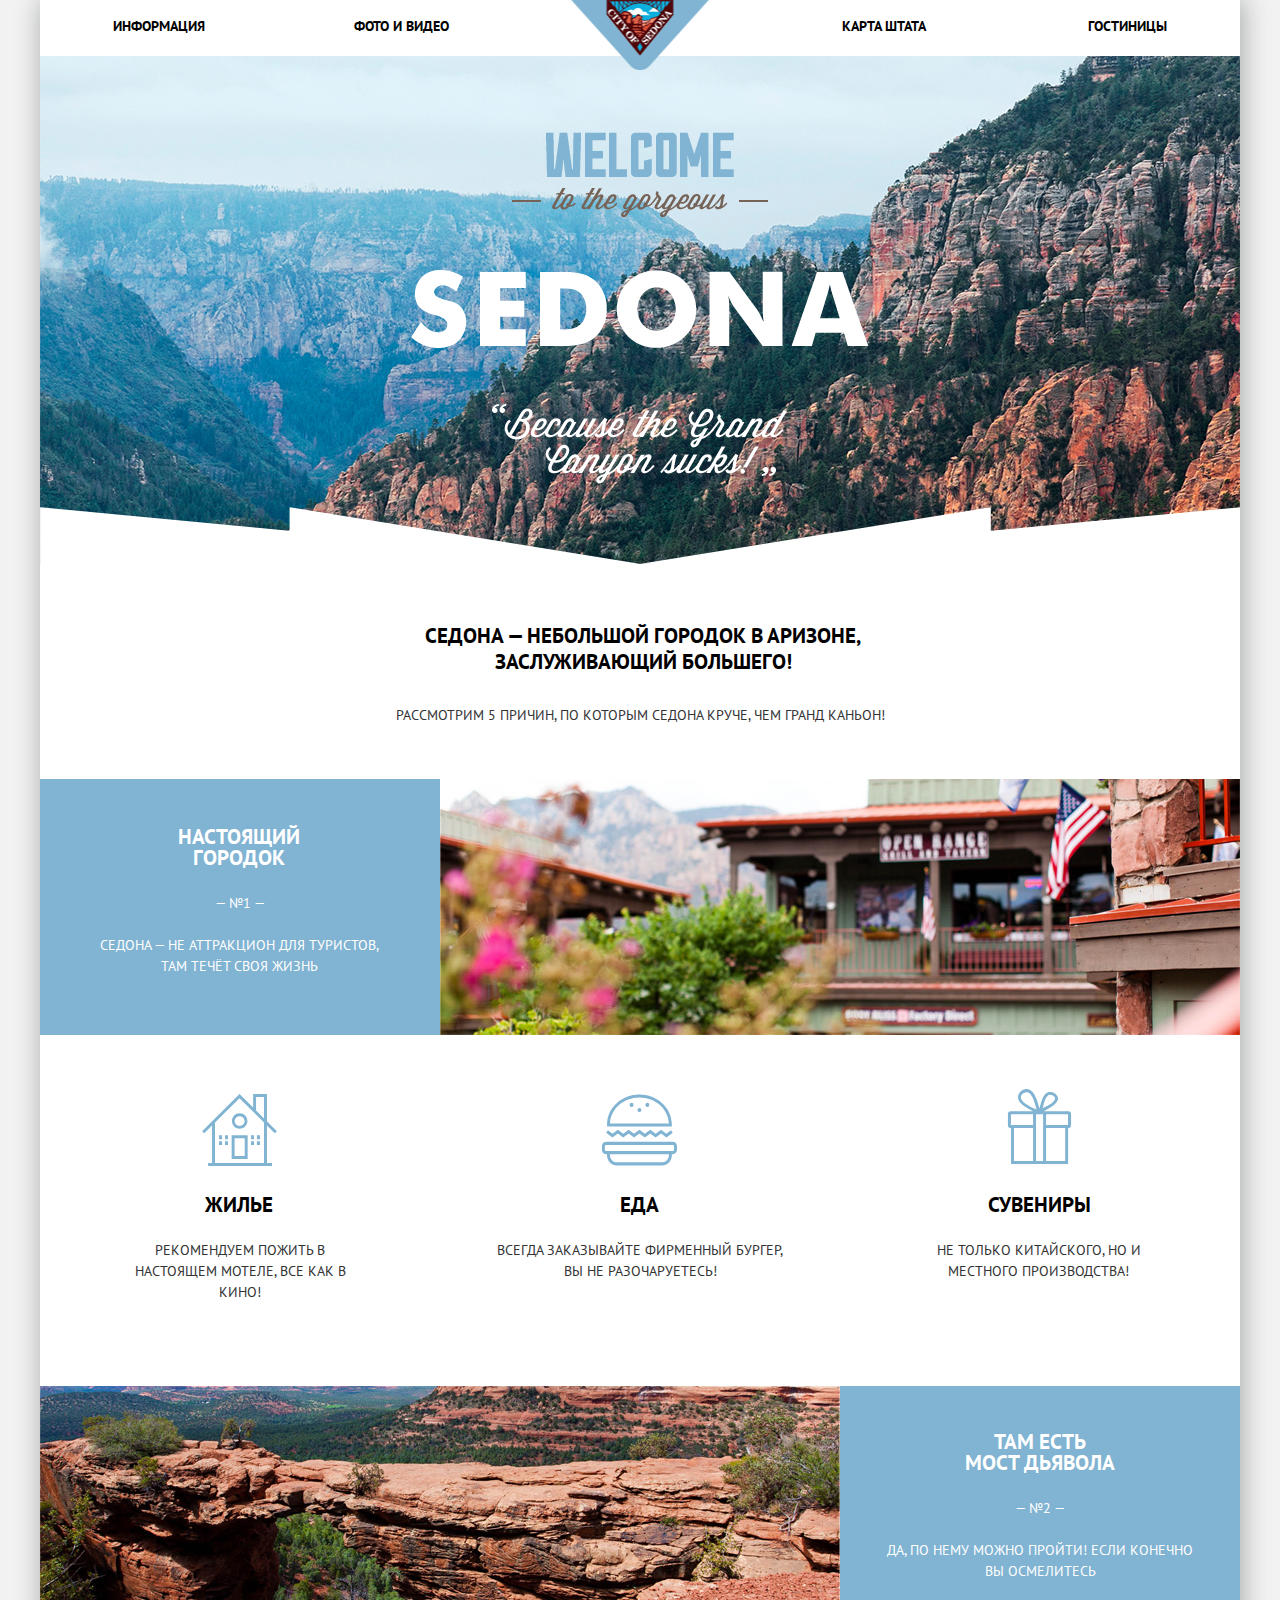
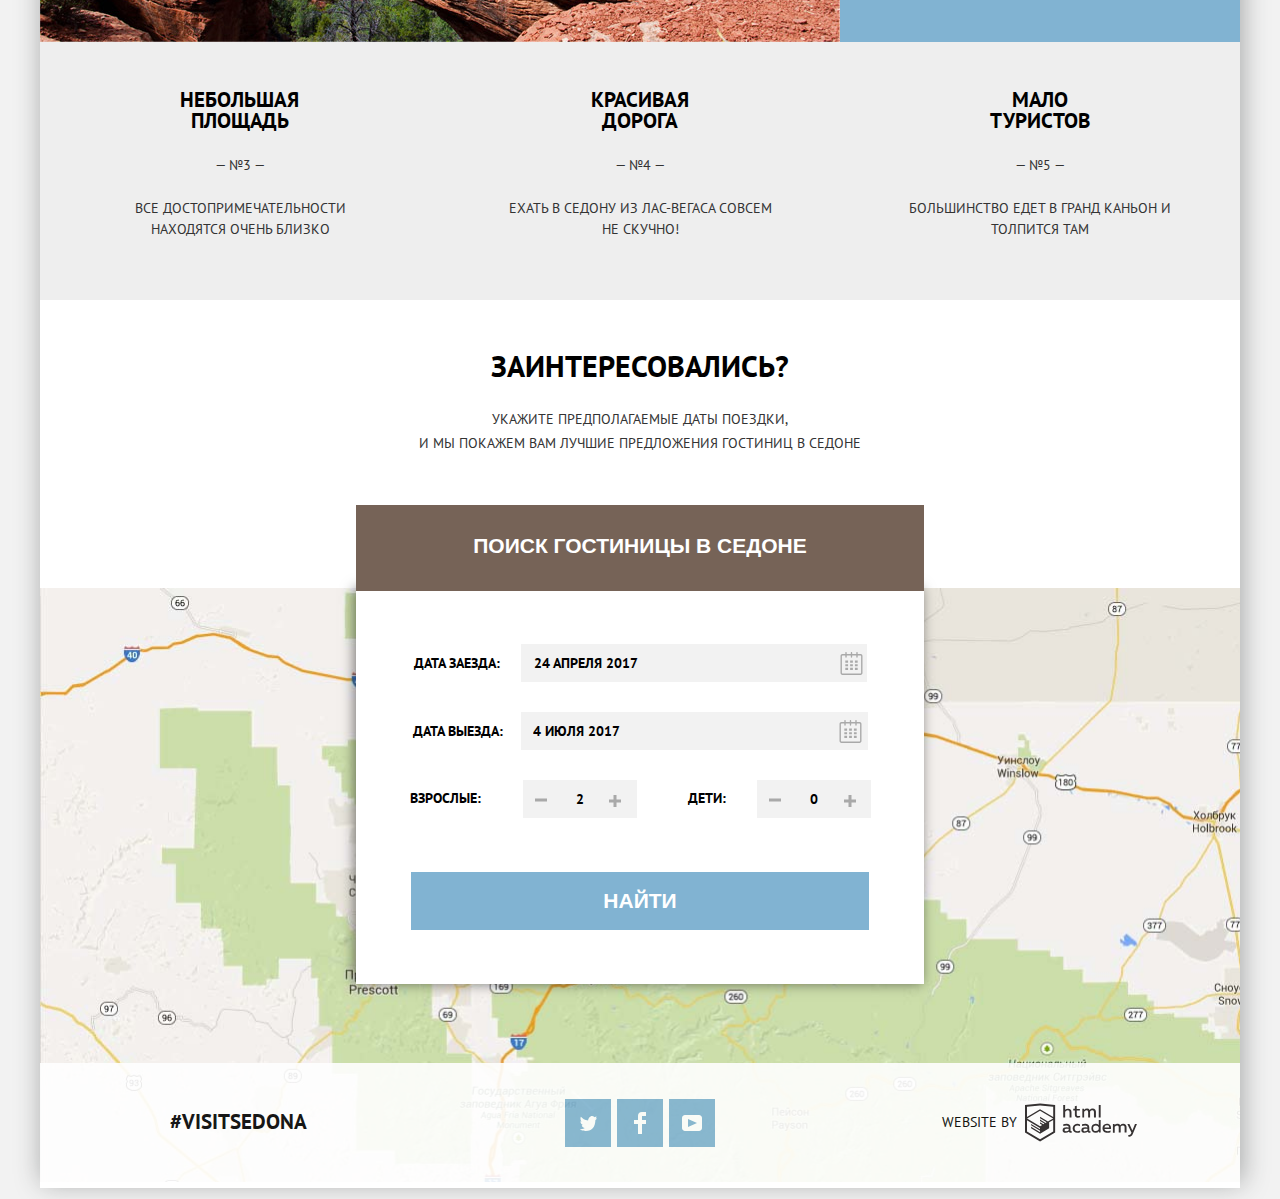
==== commit 14e0f69e: "закончила исправление ошибок. Вариант для второй проверки." ====
--- a/index.html
+++ b/index.html
@@ -4,14 +4,14 @@
     <meta charset="utf-8">
     <title>HTML Academy: Седона</title>
     <link href="https://fonts.googleapis.com/css?family=PT+Sans" rel="stylesheet">
-    <link rel="stylesheet" type="text/css" href="css/normalize.css">
-    <link href="css/style.css" rel="stylesheet">
+    <link rel="stylesheet" type="text/css" href="css/normalize.min.css">
+    <link href="css/style.min.css" rel="stylesheet">
   </head>
   <body>
     <header>
       <div class="main-navigation-wrapper">
         <a class="main-logo">
-          <img src="img/main-header138x70.png" width="138" height="70" alt="Логотип Седона">
+        <img src="img/main-header138x70.png" width="138" height="70" alt="Логотип Седона">
         </a>
         <nav class="main-navigation">
           <ul class="site-navigation">
@@ -154,32 +154,28 @@
                 <input type="text" name="date" id="dateoutid" value="4 июля 2017">
               </div>
               <div class="amount">
-                
-                  <span class=" visually-hidden">минус</span>
-                  <label class="people" for="adultid">
-                    Взрослые:</label>
-                    <div class="number-of-adult">
-                     <button type="button" class="minus">
+                <span class=" visually-hidden">минус</span>
+                <label class="people" for="adultid">
+                Взрослые:</label>
+                <div class="number-of-adult">
+                  <button type="button" class="minus">
                     <svg  width="15" height="15">
                       <line x1="1" y1="7" x2="13" y2="7" stroke="#a9a9a9" stroke-width="3"/>
                     </svg>
                   </button>
-                       
                   <input class="adult-amount" type="text" name="adult" id="adultid" value="2">
-                   
                   <span class="visually-hidden">плюс</span>
-                   <button type="button" class="plus">            
+                  <button type="button" class="plus">
                     <svg  width="15" height="15">
                       <line x1="1" y1="7" x2="13" y2="7" stroke="#a9a9a9" stroke-width="3" />
                       <line x1="7" y1="1" x2="7" y2="13" stroke="#a9a9a9" stroke-width="3" />
                     </svg>
                   </button>
                 </div>
-                
-                  <span class="visually-hidden">минус</span>
-                  <label class="people" for="childid">
-                    Дети:</label>  
-                    <div class="number-of-children">
+                <span class="visually-hidden">минус</span>
+                <label class="people" for="childid">
+                Дети:</label>  
+                <div class="number-of-children">
                   <button type="button" class="minus-child">
                     <svg  width="15" height="15">
                       <line x1="1" y1="7" x2="13" y2="7" stroke="#a9a9a9" stroke-width="3"/>
@@ -202,6 +198,7 @@
           </form>
         </div>
         <button class="search-hotel">ПОИСК ГОСТИНИЦЫ В седоне</button>
+        <iframe src="https://www.google.com/maps/embed?pb=!1m18!1m12!1m3!1d37850.55231574752!2d-111.82002138743596!3d34.85975701907465!2m3!1f0!2f0!3f0!3m2!1i1024!2i768!4f13.1!3m3!1m2!1s0x872da132f942b00d%3A0x5548c523fa6c8efd!2z0KHQtdC00L7QvdCwLCDQkNGA0LjQt9C-0L3QsCA4NjMzNiwg0KHQqNCQ!5e0!3m2!1sru!2sru!4v1522090876908" width="1200" height="594" style="border:0" allowfullscreen></iframe>
         <img src="img/mp.jpg" width="1200" height="472" alt="Карта">
       </section>
     </main>
@@ -242,8 +239,8 @@
         </div>
         <div class="footer-copyright">
           <p>Website by</p>
-          <a class="button" href="https://htmlacademy.ru/intensive/htmlcss">
-            <svg id="Layer_1" data-name="Layer 1" xmlns="http://www.w3.org/2000/svg" height="41" width="115" viewBox="0 0 108.08 36.85">
+          <a href="https://htmlacademy.ru/intensive/htmlcss">
+            <svg id="Layer_1" data-name="Layer 1" xmlns="http://www.w3.org/2000/svg" height="43" width="115" viewBox="0 0 108.08 36.85">
               <title>logo-htmlacademy-small1</title>
               <path d="M44.61,26.88a2,2,0,0,0,.55-0.1v1.33a3.25,3.25,0,0,1-1.18.21,1.67,1.67,0,0,1-1.67-1,4.84,4.84,0,0,1-3.14,1.08c-1.51,0-2.91-.83-2.91-2.55,0-2.13,2-2.79,3.71-2.79a11.08,11.08,0,0,1,2.17.25v-0.3c0-1-.76-1.77-2.19-1.77a7.42,7.42,0,0,0-3,.64v-1.7a10.21,10.21,0,0,1,3.19-.55c2.36,0,3.81,1.12,3.81,3.65v3a0.54,0.54,0,0,0,.49.59h0.17Zm-6.44-1.13A1.35,1.35,0,0,0,39.63,27h0.11a3.39,3.39,0,0,0,2.41-1V24.58a9.72,9.72,0,0,0-1.81-.21c-1,0-2.16.33-2.16,1.38h0Zm12.36-6.11a5,5,0,0,1,2.57.64V22a4.08,4.08,0,0,0-2.3-.7,2.75,2.75,0,1,0,0,5.49,5,5,0,0,0,2.43-.64v1.71a6.27,6.27,0,0,1-2.76.57A4.21,4.21,0,0,1,46,24.51q0-.21,0-0.41a4.32,4.32,0,0,1,4.18-4.46h0.38Zm12.17,7.24a2,2,0,0,0,.55-0.1v1.33a3.25,3.25,0,0,1-1.18.21,1.67,1.67,0,0,1-1.67-1,4.84,4.84,0,0,1-3.14,1.08c-1.51,0-2.91-.83-2.91-2.55,0-2.13,2-2.79,3.71-2.79a11.08,11.08,0,0,1,2.17.25v-0.3c0-1-.76-1.77-2.19-1.77a7.42,7.42,0,0,0-3,.64v-1.7a10.21,10.21,0,0,1,3.19-.55c2.36,0,3.81,1.12,3.81,3.65v3a0.54,0.54,0,0,0,.49.59h0.17Zm-6.44-1.13A1.35,1.35,0,0,0,57.73,27h0.11a3.39,3.39,0,0,0,2.41-1V24.58a9.72,9.72,0,0,0-1.81-.21c-1.06,0-2.16.33-2.16,1.38h0ZM73,16V28.2H71.35V26.88a3.88,3.88,0,0,1-3.19,1.54,4.4,4.4,0,0,1,0-8.78,3.81,3.81,0,0,1,3,1.3V16H73Zm-4.53,5.22a2.76,2.76,0,1,0,0,5.52A2.86,2.86,0,0,0,71.15,25V23A2.91,2.91,0,0,0,68.49,21.27ZM79,19.64c3.31,0,4.46,2.68,3.92,5.09H76.7c0.21,1.5,1.67,2.11,3.19,2.11a6.11,6.11,0,0,0,2.64-.59v1.6a7.14,7.14,0,0,1-3,.57C77,28.42,74.78,27,74.78,24a4.18,4.18,0,0,1,4-4.39H79Zm0.09,1.54a2.28,2.28,0,0,0-2.44,2.1v0.06H81.3A2,2,0,0,0,79.13,21.18Zm5.73,7V19.87h1.65v1a3.81,3.81,0,0,1,2.78-1.27A2.86,2.86,0,0,1,91.89,21a4.12,4.12,0,0,1,2.91-1.33A3.06,3.06,0,0,1,98,23V28.2h-1.9V23.05a1.59,1.59,0,0,0-1.42-1.75H94.42a2.8,2.8,0,0,0-2.07,1.12V28.2h-1.9V23.05A1.59,1.59,0,0,0,89,21.31H88.8a3,3,0,0,0-2.21,1.29v5.63H84.86Zm21.31-8.33h1.9l-3.91,9.46c-0.9,2.17-2.09,2.86-3.35,2.86a4.76,4.76,0,0,1-1.1-.14V30.46a2.86,2.86,0,0,0,.85.12c0.9,0,1.58-.64,2.07-1.9l0.17-.42-4-8.4h2l2.86,6.29ZM38.73,1.46V6.22a3.81,3.81,0,0,1,2.7-1.14,3.25,3.25,0,0,1,3.44,3.4v5.15H43V8.72a1.81,1.81,0,0,0-1.61-2h-0.3a2.93,2.93,0,0,0-2.32,1.39v5.52h-1.9V1.46h1.9ZM49.94,2.31v3h3V6.91h-3v3.81c0,1.1.5,1.46,1.58,1.46a4.49,4.49,0,0,0,1.69-.33v1.6A6.8,6.8,0,0,1,51,13.8a2.55,2.55,0,0,1-2.86-2.74V6.89H46.58V5.26h1.5V2.74Zm5.4,11.31V5.28H57v1A3.81,3.81,0,0,1,59.77,5a2.86,2.86,0,0,1,2.6,1.33A4.12,4.12,0,0,1,65.28,5,3.06,3.06,0,0,1,68.44,8.4v5.21h-1.9V8.46a1.59,1.59,0,0,0-1.42-1.75H64.89a2.8,2.8,0,0,0-2.07,1.12v5.78h-1.9V8.46A1.59,1.59,0,0,0,59.5,6.71H59.27A3,3,0,0,0,57.06,8v5.63H55.34ZM71.17,1.45H73V13.6H71.17V1.45ZM14.71,0H14.55L0,1.54V28.21l14.55,8.66,14.55-8.66V1.54Zm12.5,27.1L14.55,34.64,1.9,27.12V16.18l12.59,7.5V25L5.86,19.9v1.31l8.68,5.21v1.39L5.87,22.65V24l8.68,5.21,8.75-5.24V18.31L27.2,16V27.12Zm0-12.53-3.48,2-1.6,1L14.51,13v1.31L21,18.23H21l-0.14.09-1,.54-5.37-3.2V17l4.24,2.52-1,.67-3.2-1.9v1.31l2.1,1.24L14.5,22.1,2,14.65,14.51,7.11Zm0-1.32L14.49,5.76,1.91,13.25v-10L14.56,1.92,27.21,3.25v10h0Z" transform="translate(0 -0.02)" fill="#231f20"/>
             </svg>
@@ -252,6 +249,7 @@
         </div>
       </div>
     </footer>
-    <script src="js/script.js"></script>
+    <script src="js/script.min.js"></script>
   </body>
-</html>+</html>
+
--- a/css/style.min.css
+++ b/css/style.min.css
@@ -0,0 +1 @@
+body{margin:0;padding:0;font-family:"PT Sans",Arial,sans-serif;font-size:14px;line-height:21px;margin:0 auto;font-weight:500;color:#000;text-transform:uppercase;background-color:#f2f2f2;-webkit-box-shadow:2px 0 25px 0 rgba(46,50,50,0.4);box-shadow:2px 0 25px 0 rgba(46,50,50,0.4);width:1200px}a{text-decoration:none}.visually-hidden{position:absolute;clip:rect(0 0 0 0);width:1px;height:1px;margin:-1px}.main-navigation-wrapper{width:100%;background-color:#f2f2f2;display:-webkit-box;display:-ms-flexbox;display:flex;position:relative;-webkit-box-pack:center;-ms-flex-pack:center;justify-content:center}.main-navigation{color:#000;background-color:#fff;line-height:26px;font-weight:700;font-size:14px;width:1200px;display:-webkit-box;display:-ms-flexbox;display:flex;-webkit-box-orient:vertical;-webkit-box-direction:normal;-ms-flex-direction:column;flex-direction:column;-webkit-box-pack:center;-ms-flex-pack:center;justify-content:center;padding-bottom:17px;padding-top:13px}.main-logo{height:70px;width:137px;display:block;position:absolute;top:0;left:50%;-webkit-transform:translateX(-50%);-ms-transform:translateX(-50%);transform:translateX(-50%)}.site-navigation{width:1200px;list-style:none;padding:0;margin:0;display:-webkit-box;display:-ms-flexbox;display:flex;-ms-flex-pack:distribute;justify-content:space-around}.item-info,.item-photo{text-align:left}.item-map,.item-hotel{text-align:right}.main-navigation li{width:300px;-webkit-box-sizing:border-box;box-sizing:border-box}.item-info{padding-left:73px}.item-hotel{padding-right:73px}.item-photo{padding-left:14px}.item-map{padding-right:14px}.site-navigation a{color:#000}.site-navigation a:hover{color:#81b3d2}.site-navigation a:active{color:#000;opacity:.3}.link-active a{color:#827167;opacity:1}.container{width:1200px;margin:0 auto;background-color:#fff}.features-main{width:1200px;margin:0 auto}.features-photo{background-color:#3c4c59;background-image:url(../img/photoheader1200x773.jpg);background-size:cover;width:1200px;height:508px;display:block;margin:0 auto}.features-photo img{margin:0 auto;border:1px solid transparent;margin-top:75px;margin-left:370px}.sedona-features,.features-list{list-style:none;text-align:center;margin:0;padding:0}.sedona-features{display:-webkit-box;display:-ms-flexbox;display:flex;-webkit-box-orient:vertical;-webkit-box-direction:normal;-ms-flex-wrap:wrap;flex-wrap:wrap}.sedona-description{background-color:#fff;font-weight:700;text-align:center;font-size:21px;line-height:26px;margin:0;padding:59px 355px 27px 361px}.table-name{background-color:#fff;font-size:14px;line-height:26px;color:#333;text-align:center;padding-bottom:51px;margin:0}.features-list{background-color:#fff;width:1200px;font-size:14px;line-height:21px;display:-webkit-box;display:-ms-flexbox;display:flex;-webkit-box-pack:justify;-ms-flex-pack:justify;justify-content:space-between;padding-top:159px}.features-item-first{width:400px;position:relative}.features-item-second{width:400px;position:relative}.features-item{width:400px;position:relative}.features-list p{color:#333;font-size:14px;line-height:21px;margin-bottom:83px;margin-top:25px}.features-item h3,.features-item-first h3,.features-item-second h3{color:#000;font-size:21px}.first-features,.second-features{background-color:#81b3d2;width:1200px;color:#fff;display:-webkit-box;display:-ms-flexbox;display:flex;-ms-flex-wrap:wrap;flex-wrap:wrap}.second-features-photo{background-color:#e3dadb;background-image:url(../img/thesecondreasontown800x256.jpg);background-size:cover;width:800px;height:256px;display:block;margin:0 auto}.first-features span,.second-features span{color:#fff;display:block;margin-top:25px;margin-bottom:21px}.first-features-block{margin-top:47px;width:400px}.first-features-photo{background-color:#e3dadb;background-image:url(../img/thefirstreasontown800x256.jpg);background-repeat:no-repeat;background-size:cover;height:256px;width:800px}.second-features-block{width:400px;-webkit-box-align:center;-ms-flex-align:center;align-items:center;padding-top:45px}.second-features img{background-color:#e3dadb;height:256px;width:800px}.sedona-features h3{font-size:21px;line-height:21px;padding:0;margin:0;padding-left:137px;padding-right:139px;margin-bottom:22px}.first-features-block p{padding-left:56px;padding-right:57px}.features-item-first svg{width:75px;height:72px;background-repeat:no-repeat;position:absolute;top:-100px;left:162px}.features-item-second svg{width:75px;height:72px;background-repeat:no-repeat;position:absolute;top:-100px;left:162px}.features-item svg{width:75px;height:75px;background-repeat:no-repeat;position:absolute;top:-105px;left:162px}.features{background-color:#eee;width:400px}.features p,span{color:#333}.features h3{margin:0;padding:47px 120px 24px 119px}.tourists h3{padding-left:140px;padding-right:140px}.features p{margin:0;padding:22px 60px 60px}.features-item-first p{padding-right:73px;padding-left:73px}.features-item-second p{padding-right:57px;padding-left:57px}.features-item p{padding-right:63px;padding-left:60px}.title h3{margin:0;padding:0;text-align:center}.title p{padding-left:46px;padding-right:46px}.map-title{font-size:30px;line-height:36px;text-align:center;margin:0;padding-top:48px;background-color:#fff}.map-description{line-height:24px;font-size:14px;color:#333;margin:0;text-align:center;padding-bottom:133px;padding-top:23px;background-color:#fff}.modal-map{position:relative}.modal-map img{background-color:#f2f2f2;position:absolute;top:288px;z-index:1;display:block;margin:0 auto;height:594px}iframe{border:0;position:relative;z-index:2}.form-block{-webkit-box-sizing:border-box;box-sizing:border-box;display:-webkit-box;display:-ms-flexbox;display:flex;-ms-flex-wrap:wrap;flex-wrap:wrap;padding-top:56px;-webkit-box-pack:center;-ms-flex-pack:center;justify-content:center}.searching-form{display:-webkit-box;display:-ms-flexbox;display:flex;-ms-flex-wrap:wrap;flex-wrap:wrap}.searching-form input{width:40px;height:36px;font:inherit;background-color:#f2f2f2;border:0;line-height:26px;font-size:14px;font-weight:700}.searching-form label{line-height:26px;font-size:14px;font-weight:700;padding-top:5px;position:relative}.search-hotel{font-size:21px;line-height:26px;font-weight:700;color:#fff;text-align:center;background-color:#766357;border:0;width:568px;height:86px;text-transform:uppercase;position:absolute;top:205px;display:block;left:316px;cursor:pointer;padding-bottom:6px;z-index:3}.search-hotel:hover{background-color:#604e43}.search-hotel:active{background-color:#503e33;color:rgba(255,255,255,0.3)}.form-frame{display:block;border:0;width:568px;height:396px;background-color:#fff;padding:0;margin:0;position:absolute;left:316px;-webkit-box-shadow:-2px 0 12px 0 rgba(0,0,0,0.5);box-shadow:-2px 0 12px 0 rgba(0,0,0,0.5);-webkit-animation-name:bounce;animation-name:bounce;-webkit-animation-duration:.6s;animation-duration:.6s;z-index:3}.form-submit{width:458px;height:58px;border:0;font-size:21px;font-weight:700;color:#fff;text-transform:uppercase;background-color:#81b3d2;cursor:pointer}.form-submit:hover{background-color:#669ec0}.form-submit:active{color:rgba(255,255,255,0.3);background-color:#5496bd}.comming input{width:331px;margin-left:17px;margin-bottom:30px}.comming-out input{width:333px;margin-left:14px;margin-bottom:30px}.comming input[type="text"]{padding-left:13px;text-transform:uppercase}.comming-out input[type="text"]{padding-left:12px;text-transform:uppercase}.amount{display:-webkit-box;display:-ms-flexbox;display:flex;width:460px;margin-bottom:54px;-webkit-box-pack:justify;-ms-flex-pack:justify;justify-content:space-between}.number-of-adult{margin-right:47px;position:relative}.child-amount,.adult-amount{text-align:center;position:relative;padding-left:37px;padding-right:37px}.plus{position:absolute;right:0;top:13px;width:38px;border:0;background-color:transparent;outline:none}.minus{position:absolute;width:38px;top:12px;border:0;z-index:1;background-color:transparent;outline:none}.plus-child{position:absolute;right:0;top:13px;width:38px;border:0;background-color:transparent;outline:none}.minus-child{position:absolute;width:38px;top:12px;border:0;z-index:1;background-color:transparent;outline:none}.amount button:hover{outline:none}.amount button:active{outline:none}.form-block svg:hover{fill:#000}.form-block svg:active{fill:#81b3d2}.number-of-adult{margin-left:35px;width:112px;text-align:center}.number-of-children{margin-left:24px;width:113px;text-align:center;position:relative}.date-comming svg{width:23px;height:23px;position:absolute;left:426px;bottom:-3px;fill:#a9a9a9;cursor:pointer}.date-comming-out svg{width:23px;height:23px;position:absolute;left:426px;bottom:-3px;fill:#a9a9a9;cursor:pointer}.plus:hover line,.minus:hover line,.plus-child:hover line,.minus-child:hover line{stroke:#000}.plus:active line,.minus:active line,.plus-child:active line,.minus-child:active line{stroke:#81b3d2}.inner-page{color:#000;background-color:#fff;font-size:14px;line-height:21px;width:1200px;margin:0 auto}.catalog-container{width:1056px;margin:0 auto}.filter{display:-webkit-box;display:-ms-flexbox;display:flex}.filter fieldset{border:none;margin:0;padding:0}.filter-range{width:323px;color:#fff;text-transform:uppercase;padding-top:27px}.filter-range-title{margin-bottom:9px;font-weight:600;font-size:16px;line-height:21px}.price-controls{position:relative;height:33px;margin-bottom:20px;font-size:0;border:2px solid #fff;border-radius:2px;width:314px}.price-controls::after{content:"";position:absolute;top:50%;left:50%;width:2px;height:22px;background:#fff;-webkit-transform:translate(-50%,-50%);-ms-transform:translate(-50%,-50%);transform:translate(-50%,-50%)}.price-controls label{display:inline-block;font-size:14px;line-height:38px;vertical-align:top;cursor:pointer}.price-controls .min-price,.price-controls .max-price{width:90px;padding-left:61px}.price-controls input{min-height:21px;width:50px;margin:0;color:inherit;font-size:14px;line-height:21px;background:none;border:none}.range-controls{position:relative;margin-bottom:32px}.range-controls .scale{height:2px;background:rgba(255,255,255,0.3)}.range-controls .bar{width:80%;height:2px;background:#fff}.range-toggle{position:absolute;top:-9px;width:4px;height:4px;background:#ababab;border:8px solid #fff;border-radius:50%;-webkit-box-shadow:0 2px 1px 0 rgba(0,1,1,0.2);box-shadow:0 2px 1px 0 rgba(0,1,1,0.2);cursor:pointer}.range-toggle:hover{background:#1c4f80}.range-toggle-min{left:0}.range-toggle-max{left:79%}.btn-transparent{display:block;margin:0 85px;padding:6px 34px;font-size:14px;line-height:21px;color:#fff;text-transform:uppercase;background:transparent;border:2px solid #fff;border-radius:2px;cursor:pointer}.btn-transparent:hover{color:#000;background:#fff}.infrastructure-description,.type-of-housing-description{color:#fff;line-height:21px}.filter-option{list-style:none;padding:0;margin:0;padding-bottom:8px;padding-left:39px}.filter-option li{margin-bottom:25px}.infrastructure-section{padding-top:27px;padding-left:73px}.house-filter{padding-left:119px;padding-top:27px;margin-right:348px}.housing-filter{list-style:none;padding:0;margin:0;padding-left:43px}.housing-filter li{margin-bottom:25px}.filter legend{color:#fff;font-size:16px;line-height:21px;font-weight:700;padding-bottom:25px}.filters{background-color:#4077a0;background:url(../img/background1200x217.jpg) no-repeat;background-size:100%;display:-webkit-box;display:-ms-flexbox;display:flex;-ms-flex-wrap:wrap;flex-wrap:wrap}.button{color:#fff}.result{background-color:transparent;border:1px solid #fff;color:#fff}.result:hover{background-color:#fff;color:#000;border:1px solid #fff}.sort-list{display:-webkit-box;display:-ms-flexbox;display:flex;-ms-flex-pack:start;-webkit-box-pack:start;justify-content:flex-start;-ms-flex-wrap:wrap;flex-wrap:wrap;padding-top:33px;padding-bottom:30px}.done{font-size:21px;line-height:26px;font-weight:700;color:#000;display:block;margin:0;margin-left:73px;margin-top:-6px}.sorter{font-size:12px;line-height:18px;color:#000;display:block;margin-left:46px;padding-left:2px}.sorting{font-size:12px;line-height:18px;display:-webkit-box;display:-ms-flexbox;display:flex;margin:0;padding:0;list-style:none;margin-left:39px;width:239px}.sort-item{width:239px;display:-webkit-box;display:-ms-flexbox;display:flex;-ms-flex-pack:justify;-webkit-box-pack:justify;justify-content:space-between;padding-left:2px}.sort-item a{color:#000;opacity:.3;border-bottom:1px dashed rgba(0,0,0,0.3)}.link a{color:#81b3d2;border-bottom:0;opacity:1}.sort-item a:hover{color:#81b3d2;border-bottom:1px dashed #81b3d2}.sort-item a:active{color:#000;border-bottom:0;opacity:1}.catalog-item{display:-webkit-box;display:-ms-flexbox;display:flex;padding-top:31px;padding-bottom:24px}.desert-motel{padding-top:30px;padding-bottom:23px}.villas-flat{padding-top:30px;padding-bottom:25px}.catalog-section{display:-webkit-box;display:-ms-flexbox;display:flex;width:1200px}.catalog-list p{margin:0;padding:0}.catalog-list{display:-webkit-box;display:-ms-flexbox;display:flex;-ms-flex-wrap:wrap;flex-wrap:wrap}.catalog-item a{font-size:14px;line-height:21px;font-weight:700;color:#000;opacity:1;text-align:center}.more-information .hotel-name{font-size:21px;line-height:26px;margin:0;padding:0;display:block;margin-top:-5px;text-align:left;margin-bottom:6px}.amara a{margin:0;padding:0}.desert img{background-color:#f2f2f2;padding-left:1px;padding-top:5px}.catalog-item a:hover{color:#81b3d2}.catalog-item a:active{color:rgba(0,0,0,0.3)}.catalog-list{margin:0;padding:0;list-style:none}.catalog-list li{padding-left:73px;padding-right:76px;width:1056px;border-top:.5px solid #e5e5e5}.item-description{color:#333;font-size:14px;line-height:21px}.info-span{display:-webkit-box;display:-ms-flexbox;display:flex}.photo{margin-right:30px}.rent{margin:0;padding:0;padding:2px 16px 3px 17px}.info-span a{font-size:14px;line-height:21px}.info-price{display:-webkit-box;display:-ms-flexbox;display:flex;-webkit-box-pack:justify;-ms-flex-pack:justify;justify-content:space-between;width:182px}.button-block{display:-webkit-box;display:-ms-flexbox;display:flex;width:257px;-webkit-box-pack:justify;-ms-flex-pack:justify;justify-content:space-between;margin-top:15px}.rating{color:#666;background-color:#f2f2f2;font-size:14px;line-height:21px;font-weight:400;width:93px;padding:3px 2px 2px 14px}.catalog-list .button{text-align:center;margin:0;padding:0;color:#fff;background-color:#81b3d2;padding:1px 16px 3px 17px}.catalog-list .button:hover{color:#fff;background-color:#669ec0}.catalog-list .button:active{color:rgba(255,255,255,0.3);background-color:#5496bd}.catalog-list .rent{color:#fff;background-color:#766357}.catalog-list .rent:hover{color:#fff;background-color:#604e43}.catalog-list .rent:active{color:rgba(255,255,255,0.3);background-color:#503e33}.social-button-list{list-style:none}.elements{margin-top:auto;margin-bottom:6px;margin-left:522px}.stars{background-image:url(../img/svg-sedona/star.svg);width:86px;height:19px;margin-bottom:45px;background-repeat:space;margin-left:auto}.three{width:60px}.two{width:39px}.icon-up{margin-left:506px}.icon-down{margin-left:10px}.icon-down svg:hover path,.icon-up svg:hover path{fill:#000}.icon-down svg:active path,.icon-up svg:active path{fill:#81b3d2}.active-icon{fill:#81b3d2}.filter-option label{position:relative;display:block;cursor:pointer;-webkit-user-select:none;-moz-user-select:none;-ms-user-select:none;user-select:none}.filter-input-checkbox + label::before{content:"";position:absolute;left:-40px;top:0;width:30px;height:30px;background-image:url(../img/svg-sedona/checkbox-off.svg);background-repeat:no-repeat}.filter-input-checkbox:checked + label::after{content:"";position:absolute;top:0;left:-40px;width:30px;height:30px;background-image:url(../img/svg-sedona/checkbox-on.svg);background-repeat:no-repeat}.filter-input-checkbox:disabled + label::before{content:"";position:absolute;left:-40px;top:0;width:30px;height:30px;background-image:url(../img/svg-sedona/checkbox-off-disable.svg);background-repeat:no-repeat}.filter-input-checkbox:checked:disabled + label::after{content:"";position:absolute;top:0;left:-40px;width:30px;height:30px;background-image:url(../img/svg-sedona/checkbox-on-disable.svg);background-repeat:no-repeat}.main-footer{width:1200px;display:-webkit-box;display:-ms-flexbox;display:flex;margin:0 auto;-ms-flex-pack:center;-webkit-box-pack:center;justify-content:center;margin-top:-125px;background-color:#fff;opacity:.9;position:relative;z-index:3}.catalog-footer{width:1200px;display:-webkit-box;display:-ms-flexbox;display:flex;-ms-flex-pack:center;-webkit-box-pack:center;justify-content:center;background-color:#fff;opacity:.9;position:relative}.container-footer{width:1200px;display:-webkit-box;display:-ms-flexbox;display:flex}.visit-span,.social-wrapper{width:400px;display:-webkit-box;display:-ms-flexbox;display:flex;-ms-flex-align:center;-webkit-box-align:center;align-items:center}.main-footer span{width:130px;display:-webkit-box;display:-ms-flexbox;display:flex;font-size:21px;line-height:26px;font-weight:700;color:#000;margin-left:130px;margin-top:46px;margin-bottom:48px}.catalog-footer span{font-size:21px;line-height:26px;font-weight:700;text-align:left;color:#000;margin:0;display:block;-webkit-box-sizing:border-box;box-sizing:border-box;margin-top:47px;margin-left:133px;margin-bottom:49px}.footer-copyright-catalog{margin:0;padding:0;display:block;width:400px}.footer-copyright-catalog p{line-height:26px;font-weight:400;display:block;width:240px;margin:0;margin:0 auto;margin-top:48px;padding-left:45px}.footer-copyright-catalog a{display:-webkit-box;display:-ms-flexbox;display:flex;width:110px;height:43px;background-color:transparent;margin-left:185px;margin-top:-34px;background-image:url(../img/svg-sedona/logo-htmlacademy.svg);background-repeat:no-repeat}.footer-copyright{margin:0;padding:0;display:block;width:400px}.footer-copyright p{line-height:26px;font-weight:400;display:block;width:241px;margin:0;margin:0 auto;margin-top:46px;padding-left:45px}.footer-copyright a{display:-webkit-box;display:-ms-flexbox;display:flex;width:112px;height:43px;background-color:transparent;margin-left:185px;margin-top:-34px;position:relative}.button svg{position:absolute;left:0;top:0}.button svg:hover path{fill:#81b3d2}.button svg:active path{fill:#bdbbbc}.social{padding:0;margin:0;width:400px;list-style:none;display:-webkit-box;display:-ms-flexbox;display:flex;-ms-flex-pack:justify;-webkit-box-pack:justify;justify-content:space-between}.social-block{width:150px;display:-webkit-box;display:-ms-flexbox;display:flex;-ms-flex-align:center;-webkit-box-align:center;align-items:center;margin:0 auto}.social-button{width:46px;height:48px;background-color:#81b3d2;opacity:1;display:-webkit-box;display:-ms-flexbox;display:flex;-ms-flex-align:center;-webkit-box-align:center;align-items:center;-ms-flex-pack:center;-webkit-box-pack:center;justify-content:center}.social a:hover{background-color:#669ec0}.social a:active{background-color:#5496bd}.social-button:active path{opacity:.3}.form-block input:hover{background-color:#ebebeb}.form-block input:focus{background-color:#fff;outline:2px solid #e5e5e5}.form-frame-none{display:none}.bounceInLeft{-webkit-animation-name:bounceInLeft;animation-name:bounceInLeft}input::-ms-clear{display:none}@-webkit-keyframes bounce{from,60%,75%,90%,to{-webkit-animation-timing-function:cubic-bezier(0.215,0.61,0.355,1);animation-timing-function:cubic-bezier(0.215,0.61,0.355,1)}from{opacity:0;-webkit-transform:translate3d(3000px,0,0);transform:translate3d(3000px,0,0)}60%{opacity:1;-webkit-transform:translate3d(-25px,0,0);transform:translate3d(-25px,0,0)}75%{-webkit-transform:translate3d(10px,0,0);transform:translate3d(10px,0,0)}90%{-webkit-transform:translate3d(-5px,0,0);transform:translate3d(-5px,0,0)}to{-webkit-transform:translate3d(0,0,0);transform:translate3d(0,0,0)}}@keyframes bounce{from,60%,75%,90%,to{-webkit-animation-timing-function:cubic-bezier(0.215,0.61,0.355,1);animation-timing-function:cubic-bezier(0.215,0.61,0.355,1)}from{opacity:0;-webkit-transform:translate3d(3000px,0,0);transform:translate3d(3000px,0,0)}60%{opacity:1;-webkit-transform:translate3d(-25px,0,0);transform:translate3d(-25px,0,0)}75%{-webkit-transform:translate3d(10px,0,0);transform:translate3d(10px,0,0)}90%{-webkit-transform:translate3d(-5px,0,0);transform:translate3d(-5px,0,0)}to{-webkit-transform:translate3d(0,0,0);transform:translate3d(0,0,0)}}@-webkit-keyframes shake{0%,100%{-webkit-transform:translateX(0);transform:translateX(0)}10%,30%,50%,70%,90%{-webkit-transform:translateX(-10px);transform:translateX(-10px)}20%,40%,60%,80%{-webkit-transform:translateX(10px);transform:translateX(10px)}}@keyframes shake{0%,100%{-webkit-transform:translateX(0);transform:translateX(0)}10%,30%,50%,70%,90%{-webkit-transform:translateX(-10px);transform:translateX(-10px)}20%,40%,60%,80%{-webkit-transform:translateX(10px);transform:translateX(10px)}}.modal-error{-webkit-animation-name:shake;animation-name:shake;-webkit-animation-duration:.6s;animation-duration:.6s}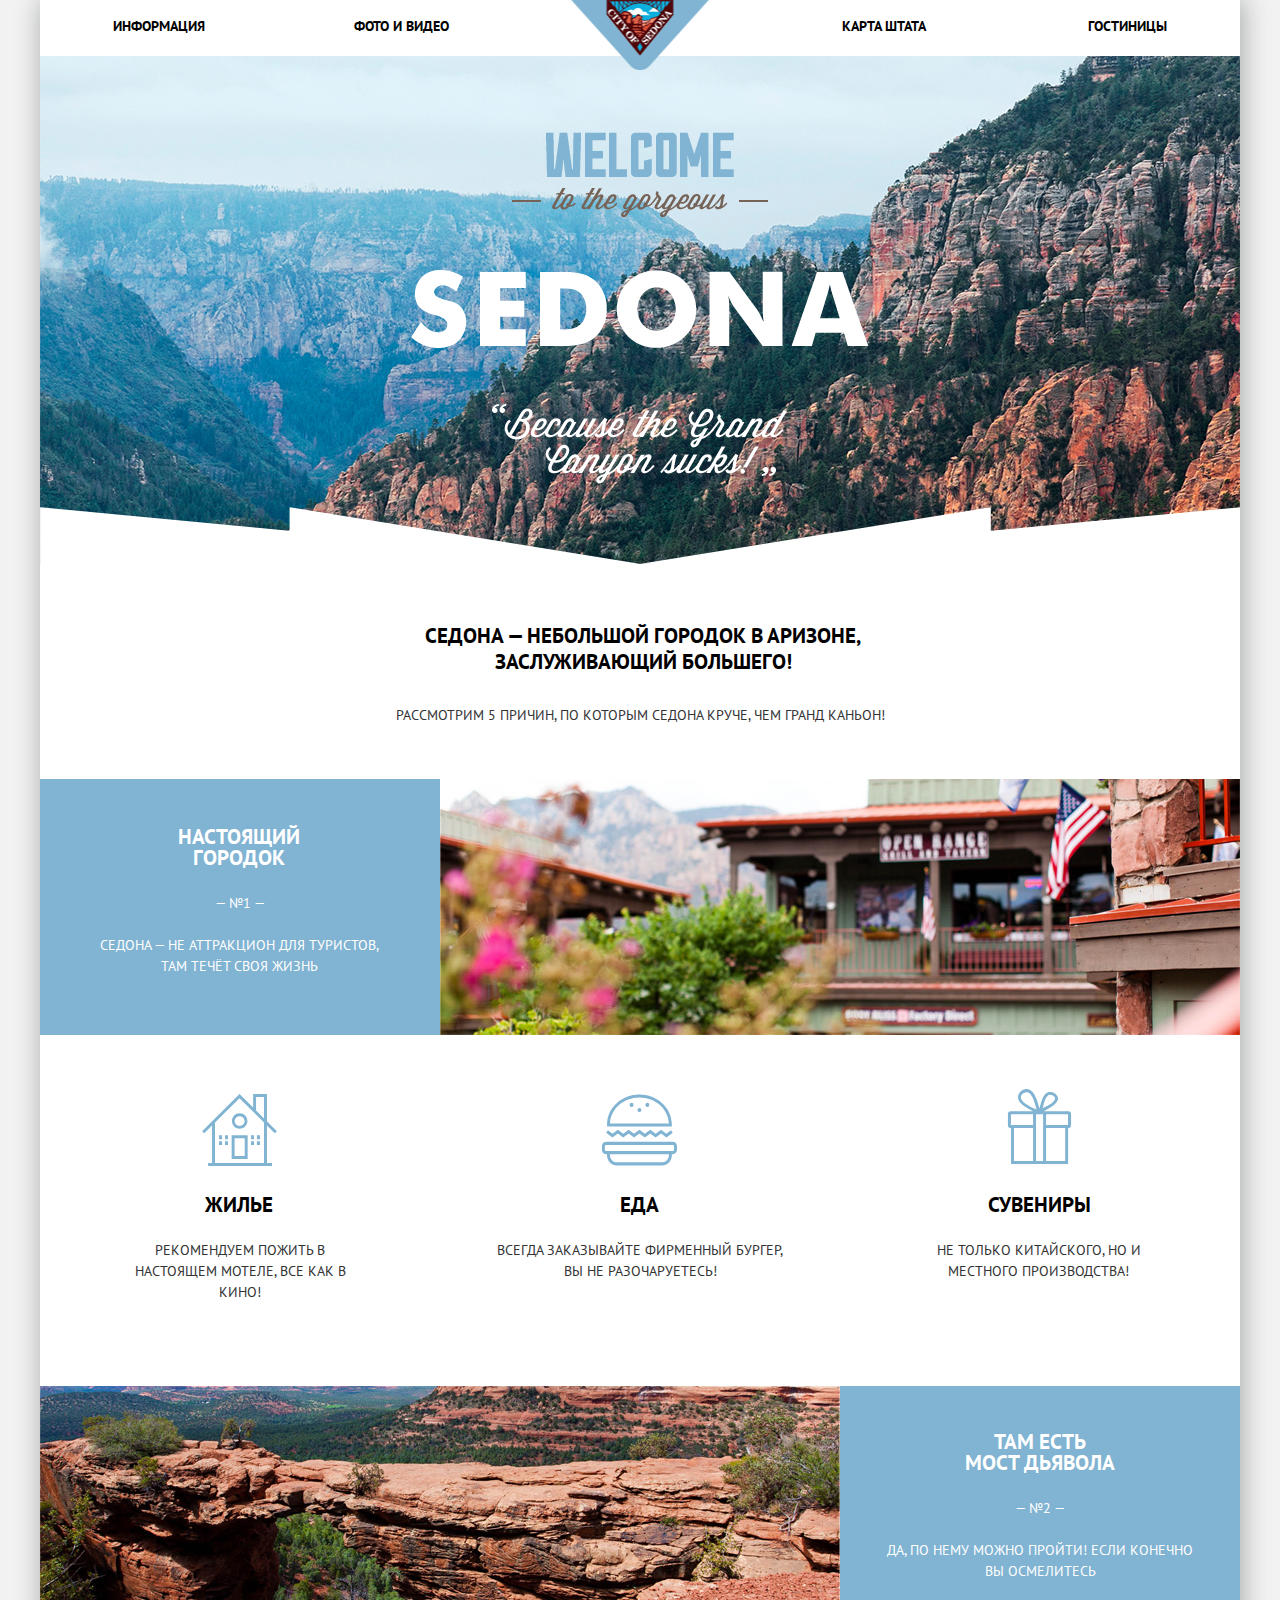
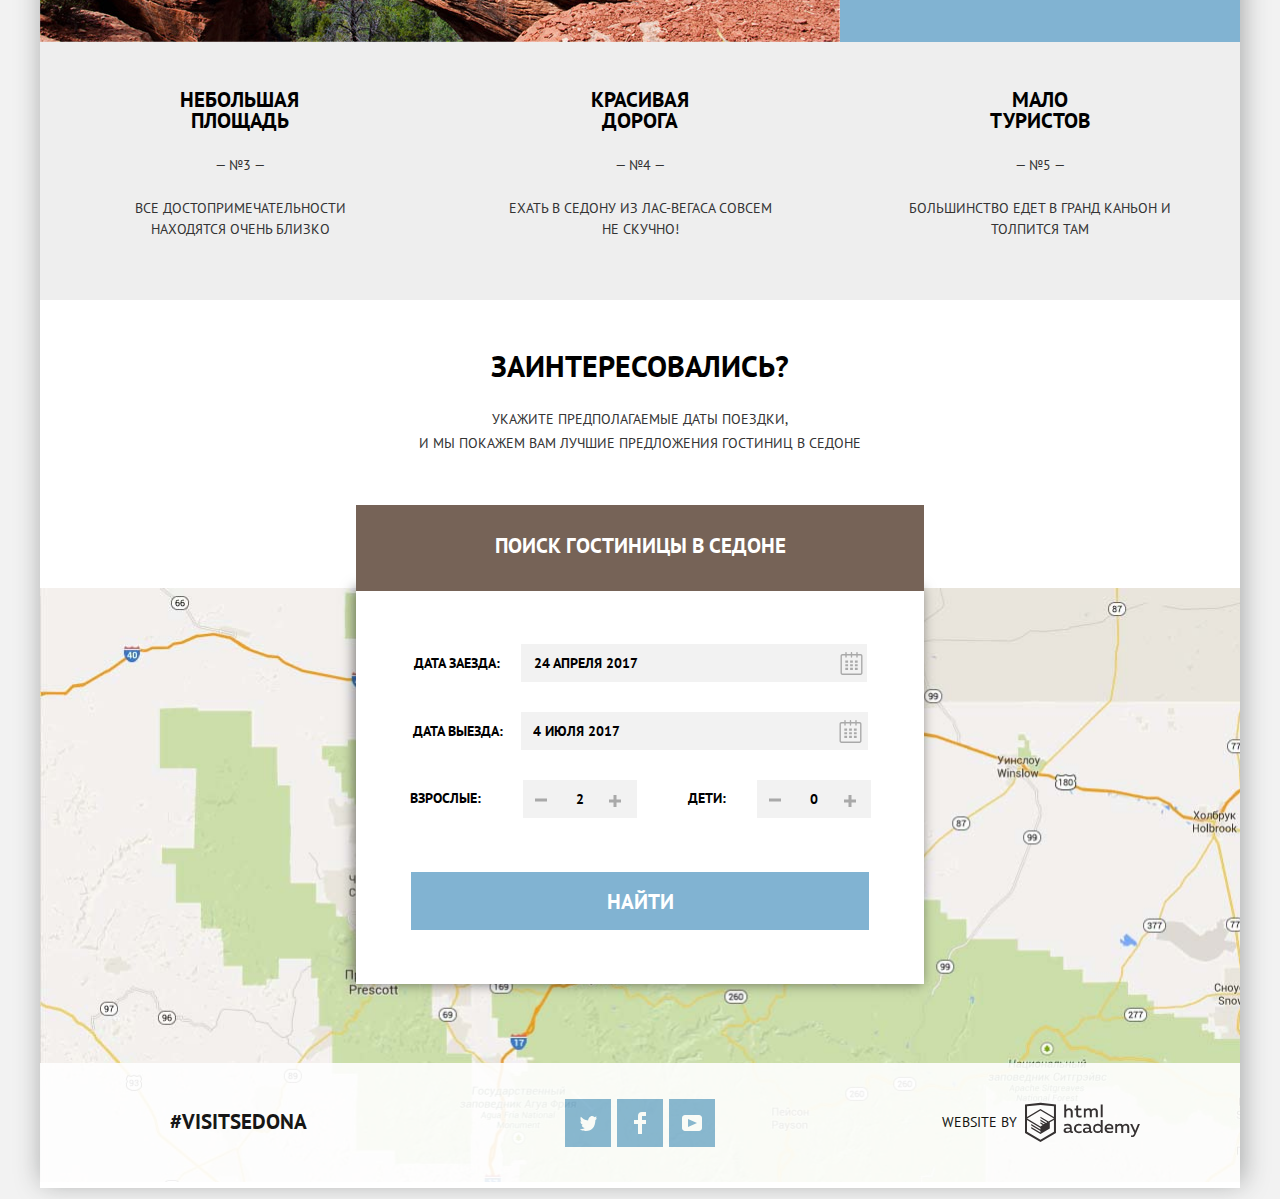
==== commit b0ca169a: "исправлены шрифты" ====
--- a/index.html
+++ b/index.html
@@ -239,7 +239,7 @@
         </div>
         <div class="footer-copyright">
           <p>Website by</p>
-          <a href="https://htmlacademy.ru/intensive/htmlcss">
+          <a class="button" href="https://htmlacademy.ru/intensive/htmlcss">
             <svg id="Layer_1" data-name="Layer 1" xmlns="http://www.w3.org/2000/svg" height="43" width="115" viewBox="0 0 108.08 36.85">
               <title>logo-htmlacademy-small1</title>
               <path d="M44.61,26.88a2,2,0,0,0,.55-0.1v1.33a3.25,3.25,0,0,1-1.18.21,1.67,1.67,0,0,1-1.67-1,4.84,4.84,0,0,1-3.14,1.08c-1.51,0-2.91-.83-2.91-2.55,0-2.13,2-2.79,3.71-2.79a11.08,11.08,0,0,1,2.17.25v-0.3c0-1-.76-1.77-2.19-1.77a7.42,7.42,0,0,0-3,.64v-1.7a10.21,10.21,0,0,1,3.19-.55c2.36,0,3.81,1.12,3.81,3.65v3a0.54,0.54,0,0,0,.49.59h0.17Zm-6.44-1.13A1.35,1.35,0,0,0,39.63,27h0.11a3.39,3.39,0,0,0,2.41-1V24.58a9.72,9.72,0,0,0-1.81-.21c-1,0-2.16.33-2.16,1.38h0Zm12.36-6.11a5,5,0,0,1,2.57.64V22a4.08,4.08,0,0,0-2.3-.7,2.75,2.75,0,1,0,0,5.49,5,5,0,0,0,2.43-.64v1.71a6.27,6.27,0,0,1-2.76.57A4.21,4.21,0,0,1,46,24.51q0-.21,0-0.41a4.32,4.32,0,0,1,4.18-4.46h0.38Zm12.17,7.24a2,2,0,0,0,.55-0.1v1.33a3.25,3.25,0,0,1-1.18.21,1.67,1.67,0,0,1-1.67-1,4.84,4.84,0,0,1-3.14,1.08c-1.51,0-2.91-.83-2.91-2.55,0-2.13,2-2.79,3.71-2.79a11.08,11.08,0,0,1,2.17.25v-0.3c0-1-.76-1.77-2.19-1.77a7.42,7.42,0,0,0-3,.64v-1.7a10.21,10.21,0,0,1,3.19-.55c2.36,0,3.81,1.12,3.81,3.65v3a0.54,0.54,0,0,0,.49.59h0.17Zm-6.44-1.13A1.35,1.35,0,0,0,57.73,27h0.11a3.39,3.39,0,0,0,2.41-1V24.58a9.72,9.72,0,0,0-1.81-.21c-1.06,0-2.16.33-2.16,1.38h0ZM73,16V28.2H71.35V26.88a3.88,3.88,0,0,1-3.19,1.54,4.4,4.4,0,0,1,0-8.78,3.81,3.81,0,0,1,3,1.3V16H73Zm-4.53,5.22a2.76,2.76,0,1,0,0,5.52A2.86,2.86,0,0,0,71.15,25V23A2.91,2.91,0,0,0,68.49,21.27ZM79,19.64c3.31,0,4.46,2.68,3.92,5.09H76.7c0.21,1.5,1.67,2.11,3.19,2.11a6.11,6.11,0,0,0,2.64-.59v1.6a7.14,7.14,0,0,1-3,.57C77,28.42,74.78,27,74.78,24a4.18,4.18,0,0,1,4-4.39H79Zm0.09,1.54a2.28,2.28,0,0,0-2.44,2.1v0.06H81.3A2,2,0,0,0,79.13,21.18Zm5.73,7V19.87h1.65v1a3.81,3.81,0,0,1,2.78-1.27A2.86,2.86,0,0,1,91.89,21a4.12,4.12,0,0,1,2.91-1.33A3.06,3.06,0,0,1,98,23V28.2h-1.9V23.05a1.59,1.59,0,0,0-1.42-1.75H94.42a2.8,2.8,0,0,0-2.07,1.12V28.2h-1.9V23.05A1.59,1.59,0,0,0,89,21.31H88.8a3,3,0,0,0-2.21,1.29v5.63H84.86Zm21.31-8.33h1.9l-3.91,9.46c-0.9,2.17-2.09,2.86-3.35,2.86a4.76,4.76,0,0,1-1.1-.14V30.46a2.86,2.86,0,0,0,.85.12c0.9,0,1.58-.64,2.07-1.9l0.17-.42-4-8.4h2l2.86,6.29ZM38.73,1.46V6.22a3.81,3.81,0,0,1,2.7-1.14,3.25,3.25,0,0,1,3.44,3.4v5.15H43V8.72a1.81,1.81,0,0,0-1.61-2h-0.3a2.93,2.93,0,0,0-2.32,1.39v5.52h-1.9V1.46h1.9ZM49.94,2.31v3h3V6.91h-3v3.81c0,1.1.5,1.46,1.58,1.46a4.49,4.49,0,0,0,1.69-.33v1.6A6.8,6.8,0,0,1,51,13.8a2.55,2.55,0,0,1-2.86-2.74V6.89H46.58V5.26h1.5V2.74Zm5.4,11.31V5.28H57v1A3.81,3.81,0,0,1,59.77,5a2.86,2.86,0,0,1,2.6,1.33A4.12,4.12,0,0,1,65.28,5,3.06,3.06,0,0,1,68.44,8.4v5.21h-1.9V8.46a1.59,1.59,0,0,0-1.42-1.75H64.89a2.8,2.8,0,0,0-2.07,1.12v5.78h-1.9V8.46A1.59,1.59,0,0,0,59.5,6.71H59.27A3,3,0,0,0,57.06,8v5.63H55.34ZM71.17,1.45H73V13.6H71.17V1.45ZM14.71,0H14.55L0,1.54V28.21l14.55,8.66,14.55-8.66V1.54Zm12.5,27.1L14.55,34.64,1.9,27.12V16.18l12.59,7.5V25L5.86,19.9v1.31l8.68,5.21v1.39L5.87,22.65V24l8.68,5.21,8.75-5.24V18.31L27.2,16V27.12Zm0-12.53-3.48,2-1.6,1L14.51,13v1.31L21,18.23H21l-0.14.09-1,.54-5.37-3.2V17l4.24,2.52-1,.67-3.2-1.9v1.31l2.1,1.24L14.5,22.1,2,14.65,14.51,7.11Zm0-1.32L14.49,5.76,1.91,13.25v-10L14.56,1.92,27.21,3.25v10h0Z" transform="translate(0 -0.02)" fill="#231f20"/>
--- a/css/style.min.css
+++ b/css/style.min.css
@@ -1 +1 @@
-body{margin:0;padding:0;font-family:"PT Sans",Arial,sans-serif;font-size:14px;line-height:21px;margin:0 auto;font-weight:500;color:#000;text-transform:uppercase;background-color:#f2f2f2;-webkit-box-shadow:2px 0 25px 0 rgba(46,50,50,0.4);box-shadow:2px 0 25px 0 rgba(46,50,50,0.4);width:1200px}a{text-decoration:none}.visually-hidden{position:absolute;clip:rect(0 0 0 0);width:1px;height:1px;margin:-1px}.main-navigation-wrapper{width:100%;background-color:#f2f2f2;display:-webkit-box;display:-ms-flexbox;display:flex;position:relative;-webkit-box-pack:center;-ms-flex-pack:center;justify-content:center}.main-navigation{color:#000;background-color:#fff;line-height:26px;font-weight:700;font-size:14px;width:1200px;display:-webkit-box;display:-ms-flexbox;display:flex;-webkit-box-orient:vertical;-webkit-box-direction:normal;-ms-flex-direction:column;flex-direction:column;-webkit-box-pack:center;-ms-flex-pack:center;justify-content:center;padding-bottom:17px;padding-top:13px}.main-logo{height:70px;width:137px;display:block;position:absolute;top:0;left:50%;-webkit-transform:translateX(-50%);-ms-transform:translateX(-50%);transform:translateX(-50%)}.site-navigation{width:1200px;list-style:none;padding:0;margin:0;display:-webkit-box;display:-ms-flexbox;display:flex;-ms-flex-pack:distribute;justify-content:space-around}.item-info,.item-photo{text-align:left}.item-map,.item-hotel{text-align:right}.main-navigation li{width:300px;-webkit-box-sizing:border-box;box-sizing:border-box}.item-info{padding-left:73px}.item-hotel{padding-right:73px}.item-photo{padding-left:14px}.item-map{padding-right:14px}.site-navigation a{color:#000}.site-navigation a:hover{color:#81b3d2}.site-navigation a:active{color:#000;opacity:.3}.link-active a{color:#827167;opacity:1}.container{width:1200px;margin:0 auto;background-color:#fff}.features-main{width:1200px;margin:0 auto}.features-photo{background-color:#3c4c59;background-image:url(../img/photoheader1200x773.jpg);background-size:cover;width:1200px;height:508px;display:block;margin:0 auto}.features-photo img{margin:0 auto;border:1px solid transparent;margin-top:75px;margin-left:370px}.sedona-features,.features-list{list-style:none;text-align:center;margin:0;padding:0}.sedona-features{display:-webkit-box;display:-ms-flexbox;display:flex;-webkit-box-orient:vertical;-webkit-box-direction:normal;-ms-flex-wrap:wrap;flex-wrap:wrap}.sedona-description{background-color:#fff;font-weight:700;text-align:center;font-size:21px;line-height:26px;margin:0;padding:59px 355px 27px 361px}.table-name{background-color:#fff;font-size:14px;line-height:26px;color:#333;text-align:center;padding-bottom:51px;margin:0}.features-list{background-color:#fff;width:1200px;font-size:14px;line-height:21px;display:-webkit-box;display:-ms-flexbox;display:flex;-webkit-box-pack:justify;-ms-flex-pack:justify;justify-content:space-between;padding-top:159px}.features-item-first{width:400px;position:relative}.features-item-second{width:400px;position:relative}.features-item{width:400px;position:relative}.features-list p{color:#333;font-size:14px;line-height:21px;margin-bottom:83px;margin-top:25px}.features-item h3,.features-item-first h3,.features-item-second h3{color:#000;font-size:21px}.first-features,.second-features{background-color:#81b3d2;width:1200px;color:#fff;display:-webkit-box;display:-ms-flexbox;display:flex;-ms-flex-wrap:wrap;flex-wrap:wrap}.second-features-photo{background-color:#e3dadb;background-image:url(../img/thesecondreasontown800x256.jpg);background-size:cover;width:800px;height:256px;display:block;margin:0 auto}.first-features span,.second-features span{color:#fff;display:block;margin-top:25px;margin-bottom:21px}.first-features-block{margin-top:47px;width:400px}.first-features-photo{background-color:#e3dadb;background-image:url(../img/thefirstreasontown800x256.jpg);background-repeat:no-repeat;background-size:cover;height:256px;width:800px}.second-features-block{width:400px;-webkit-box-align:center;-ms-flex-align:center;align-items:center;padding-top:45px}.second-features img{background-color:#e3dadb;height:256px;width:800px}.sedona-features h3{font-size:21px;line-height:21px;padding:0;margin:0;padding-left:137px;padding-right:139px;margin-bottom:22px}.first-features-block p{padding-left:56px;padding-right:57px}.features-item-first svg{width:75px;height:72px;background-repeat:no-repeat;position:absolute;top:-100px;left:162px}.features-item-second svg{width:75px;height:72px;background-repeat:no-repeat;position:absolute;top:-100px;left:162px}.features-item svg{width:75px;height:75px;background-repeat:no-repeat;position:absolute;top:-105px;left:162px}.features{background-color:#eee;width:400px}.features p,span{color:#333}.features h3{margin:0;padding:47px 120px 24px 119px}.tourists h3{padding-left:140px;padding-right:140px}.features p{margin:0;padding:22px 60px 60px}.features-item-first p{padding-right:73px;padding-left:73px}.features-item-second p{padding-right:57px;padding-left:57px}.features-item p{padding-right:63px;padding-left:60px}.title h3{margin:0;padding:0;text-align:center}.title p{padding-left:46px;padding-right:46px}.map-title{font-size:30px;line-height:36px;text-align:center;margin:0;padding-top:48px;background-color:#fff}.map-description{line-height:24px;font-size:14px;color:#333;margin:0;text-align:center;padding-bottom:133px;padding-top:23px;background-color:#fff}.modal-map{position:relative}.modal-map img{background-color:#f2f2f2;position:absolute;top:288px;z-index:1;display:block;margin:0 auto;height:594px}iframe{border:0;position:relative;z-index:2}.form-block{-webkit-box-sizing:border-box;box-sizing:border-box;display:-webkit-box;display:-ms-flexbox;display:flex;-ms-flex-wrap:wrap;flex-wrap:wrap;padding-top:56px;-webkit-box-pack:center;-ms-flex-pack:center;justify-content:center}.searching-form{display:-webkit-box;display:-ms-flexbox;display:flex;-ms-flex-wrap:wrap;flex-wrap:wrap}.searching-form input{width:40px;height:36px;font:inherit;background-color:#f2f2f2;border:0;line-height:26px;font-size:14px;font-weight:700}.searching-form label{line-height:26px;font-size:14px;font-weight:700;padding-top:5px;position:relative}.search-hotel{font-size:21px;line-height:26px;font-weight:700;color:#fff;text-align:center;background-color:#766357;border:0;width:568px;height:86px;text-transform:uppercase;position:absolute;top:205px;display:block;left:316px;cursor:pointer;padding-bottom:6px;z-index:3}.search-hotel:hover{background-color:#604e43}.search-hotel:active{background-color:#503e33;color:rgba(255,255,255,0.3)}.form-frame{display:block;border:0;width:568px;height:396px;background-color:#fff;padding:0;margin:0;position:absolute;left:316px;-webkit-box-shadow:-2px 0 12px 0 rgba(0,0,0,0.5);box-shadow:-2px 0 12px 0 rgba(0,0,0,0.5);-webkit-animation-name:bounce;animation-name:bounce;-webkit-animation-duration:.6s;animation-duration:.6s;z-index:3}.form-submit{width:458px;height:58px;border:0;font-size:21px;font-weight:700;color:#fff;text-transform:uppercase;background-color:#81b3d2;cursor:pointer}.form-submit:hover{background-color:#669ec0}.form-submit:active{color:rgba(255,255,255,0.3);background-color:#5496bd}.comming input{width:331px;margin-left:17px;margin-bottom:30px}.comming-out input{width:333px;margin-left:14px;margin-bottom:30px}.comming input[type="text"]{padding-left:13px;text-transform:uppercase}.comming-out input[type="text"]{padding-left:12px;text-transform:uppercase}.amount{display:-webkit-box;display:-ms-flexbox;display:flex;width:460px;margin-bottom:54px;-webkit-box-pack:justify;-ms-flex-pack:justify;justify-content:space-between}.number-of-adult{margin-right:47px;position:relative}.child-amount,.adult-amount{text-align:center;position:relative;padding-left:37px;padding-right:37px}.plus{position:absolute;right:0;top:13px;width:38px;border:0;background-color:transparent;outline:none}.minus{position:absolute;width:38px;top:12px;border:0;z-index:1;background-color:transparent;outline:none}.plus-child{position:absolute;right:0;top:13px;width:38px;border:0;background-color:transparent;outline:none}.minus-child{position:absolute;width:38px;top:12px;border:0;z-index:1;background-color:transparent;outline:none}.amount button:hover{outline:none}.amount button:active{outline:none}.form-block svg:hover{fill:#000}.form-block svg:active{fill:#81b3d2}.number-of-adult{margin-left:35px;width:112px;text-align:center}.number-of-children{margin-left:24px;width:113px;text-align:center;position:relative}.date-comming svg{width:23px;height:23px;position:absolute;left:426px;bottom:-3px;fill:#a9a9a9;cursor:pointer}.date-comming-out svg{width:23px;height:23px;position:absolute;left:426px;bottom:-3px;fill:#a9a9a9;cursor:pointer}.plus:hover line,.minus:hover line,.plus-child:hover line,.minus-child:hover line{stroke:#000}.plus:active line,.minus:active line,.plus-child:active line,.minus-child:active line{stroke:#81b3d2}.inner-page{color:#000;background-color:#fff;font-size:14px;line-height:21px;width:1200px;margin:0 auto}.catalog-container{width:1056px;margin:0 auto}.filter{display:-webkit-box;display:-ms-flexbox;display:flex}.filter fieldset{border:none;margin:0;padding:0}.filter-range{width:323px;color:#fff;text-transform:uppercase;padding-top:27px}.filter-range-title{margin-bottom:9px;font-weight:600;font-size:16px;line-height:21px}.price-controls{position:relative;height:33px;margin-bottom:20px;font-size:0;border:2px solid #fff;border-radius:2px;width:314px}.price-controls::after{content:"";position:absolute;top:50%;left:50%;width:2px;height:22px;background:#fff;-webkit-transform:translate(-50%,-50%);-ms-transform:translate(-50%,-50%);transform:translate(-50%,-50%)}.price-controls label{display:inline-block;font-size:14px;line-height:38px;vertical-align:top;cursor:pointer}.price-controls .min-price,.price-controls .max-price{width:90px;padding-left:61px}.price-controls input{min-height:21px;width:50px;margin:0;color:inherit;font-size:14px;line-height:21px;background:none;border:none}.range-controls{position:relative;margin-bottom:32px}.range-controls .scale{height:2px;background:rgba(255,255,255,0.3)}.range-controls .bar{width:80%;height:2px;background:#fff}.range-toggle{position:absolute;top:-9px;width:4px;height:4px;background:#ababab;border:8px solid #fff;border-radius:50%;-webkit-box-shadow:0 2px 1px 0 rgba(0,1,1,0.2);box-shadow:0 2px 1px 0 rgba(0,1,1,0.2);cursor:pointer}.range-toggle:hover{background:#1c4f80}.range-toggle-min{left:0}.range-toggle-max{left:79%}.btn-transparent{display:block;margin:0 85px;padding:6px 34px;font-size:14px;line-height:21px;color:#fff;text-transform:uppercase;background:transparent;border:2px solid #fff;border-radius:2px;cursor:pointer}.btn-transparent:hover{color:#000;background:#fff}.infrastructure-description,.type-of-housing-description{color:#fff;line-height:21px}.filter-option{list-style:none;padding:0;margin:0;padding-bottom:8px;padding-left:39px}.filter-option li{margin-bottom:25px}.infrastructure-section{padding-top:27px;padding-left:73px}.house-filter{padding-left:119px;padding-top:27px;margin-right:348px}.housing-filter{list-style:none;padding:0;margin:0;padding-left:43px}.housing-filter li{margin-bottom:25px}.filter legend{color:#fff;font-size:16px;line-height:21px;font-weight:700;padding-bottom:25px}.filters{background-color:#4077a0;background:url(../img/background1200x217.jpg) no-repeat;background-size:100%;display:-webkit-box;display:-ms-flexbox;display:flex;-ms-flex-wrap:wrap;flex-wrap:wrap}.button{color:#fff}.result{background-color:transparent;border:1px solid #fff;color:#fff}.result:hover{background-color:#fff;color:#000;border:1px solid #fff}.sort-list{display:-webkit-box;display:-ms-flexbox;display:flex;-ms-flex-pack:start;-webkit-box-pack:start;justify-content:flex-start;-ms-flex-wrap:wrap;flex-wrap:wrap;padding-top:33px;padding-bottom:30px}.done{font-size:21px;line-height:26px;font-weight:700;color:#000;display:block;margin:0;margin-left:73px;margin-top:-6px}.sorter{font-size:12px;line-height:18px;color:#000;display:block;margin-left:46px;padding-left:2px}.sorting{font-size:12px;line-height:18px;display:-webkit-box;display:-ms-flexbox;display:flex;margin:0;padding:0;list-style:none;margin-left:39px;width:239px}.sort-item{width:239px;display:-webkit-box;display:-ms-flexbox;display:flex;-ms-flex-pack:justify;-webkit-box-pack:justify;justify-content:space-between;padding-left:2px}.sort-item a{color:#000;opacity:.3;border-bottom:1px dashed rgba(0,0,0,0.3)}.link a{color:#81b3d2;border-bottom:0;opacity:1}.sort-item a:hover{color:#81b3d2;border-bottom:1px dashed #81b3d2}.sort-item a:active{color:#000;border-bottom:0;opacity:1}.catalog-item{display:-webkit-box;display:-ms-flexbox;display:flex;padding-top:31px;padding-bottom:24px}.desert-motel{padding-top:30px;padding-bottom:23px}.villas-flat{padding-top:30px;padding-bottom:25px}.catalog-section{display:-webkit-box;display:-ms-flexbox;display:flex;width:1200px}.catalog-list p{margin:0;padding:0}.catalog-list{display:-webkit-box;display:-ms-flexbox;display:flex;-ms-flex-wrap:wrap;flex-wrap:wrap}.catalog-item a{font-size:14px;line-height:21px;font-weight:700;color:#000;opacity:1;text-align:center}.more-information .hotel-name{font-size:21px;line-height:26px;margin:0;padding:0;display:block;margin-top:-5px;text-align:left;margin-bottom:6px}.amara a{margin:0;padding:0}.desert img{background-color:#f2f2f2;padding-left:1px;padding-top:5px}.catalog-item a:hover{color:#81b3d2}.catalog-item a:active{color:rgba(0,0,0,0.3)}.catalog-list{margin:0;padding:0;list-style:none}.catalog-list li{padding-left:73px;padding-right:76px;width:1056px;border-top:.5px solid #e5e5e5}.item-description{color:#333;font-size:14px;line-height:21px}.info-span{display:-webkit-box;display:-ms-flexbox;display:flex}.photo{margin-right:30px}.rent{margin:0;padding:0;padding:2px 16px 3px 17px}.info-span a{font-size:14px;line-height:21px}.info-price{display:-webkit-box;display:-ms-flexbox;display:flex;-webkit-box-pack:justify;-ms-flex-pack:justify;justify-content:space-between;width:182px}.button-block{display:-webkit-box;display:-ms-flexbox;display:flex;width:257px;-webkit-box-pack:justify;-ms-flex-pack:justify;justify-content:space-between;margin-top:15px}.rating{color:#666;background-color:#f2f2f2;font-size:14px;line-height:21px;font-weight:400;width:93px;padding:3px 2px 2px 14px}.catalog-list .button{text-align:center;margin:0;padding:0;color:#fff;background-color:#81b3d2;padding:1px 16px 3px 17px}.catalog-list .button:hover{color:#fff;background-color:#669ec0}.catalog-list .button:active{color:rgba(255,255,255,0.3);background-color:#5496bd}.catalog-list .rent{color:#fff;background-color:#766357}.catalog-list .rent:hover{color:#fff;background-color:#604e43}.catalog-list .rent:active{color:rgba(255,255,255,0.3);background-color:#503e33}.social-button-list{list-style:none}.elements{margin-top:auto;margin-bottom:6px;margin-left:522px}.stars{background-image:url(../img/svg-sedona/star.svg);width:86px;height:19px;margin-bottom:45px;background-repeat:space;margin-left:auto}.three{width:60px}.two{width:39px}.icon-up{margin-left:506px}.icon-down{margin-left:10px}.icon-down svg:hover path,.icon-up svg:hover path{fill:#000}.icon-down svg:active path,.icon-up svg:active path{fill:#81b3d2}.active-icon{fill:#81b3d2}.filter-option label{position:relative;display:block;cursor:pointer;-webkit-user-select:none;-moz-user-select:none;-ms-user-select:none;user-select:none}.filter-input-checkbox + label::before{content:"";position:absolute;left:-40px;top:0;width:30px;height:30px;background-image:url(../img/svg-sedona/checkbox-off.svg);background-repeat:no-repeat}.filter-input-checkbox:checked + label::after{content:"";position:absolute;top:0;left:-40px;width:30px;height:30px;background-image:url(../img/svg-sedona/checkbox-on.svg);background-repeat:no-repeat}.filter-input-checkbox:disabled + label::before{content:"";position:absolute;left:-40px;top:0;width:30px;height:30px;background-image:url(../img/svg-sedona/checkbox-off-disable.svg);background-repeat:no-repeat}.filter-input-checkbox:checked:disabled + label::after{content:"";position:absolute;top:0;left:-40px;width:30px;height:30px;background-image:url(../img/svg-sedona/checkbox-on-disable.svg);background-repeat:no-repeat}.main-footer{width:1200px;display:-webkit-box;display:-ms-flexbox;display:flex;margin:0 auto;-ms-flex-pack:center;-webkit-box-pack:center;justify-content:center;margin-top:-125px;background-color:#fff;opacity:.9;position:relative;z-index:3}.catalog-footer{width:1200px;display:-webkit-box;display:-ms-flexbox;display:flex;-ms-flex-pack:center;-webkit-box-pack:center;justify-content:center;background-color:#fff;opacity:.9;position:relative}.container-footer{width:1200px;display:-webkit-box;display:-ms-flexbox;display:flex}.visit-span,.social-wrapper{width:400px;display:-webkit-box;display:-ms-flexbox;display:flex;-ms-flex-align:center;-webkit-box-align:center;align-items:center}.main-footer span{width:130px;display:-webkit-box;display:-ms-flexbox;display:flex;font-size:21px;line-height:26px;font-weight:700;color:#000;margin-left:130px;margin-top:46px;margin-bottom:48px}.catalog-footer span{font-size:21px;line-height:26px;font-weight:700;text-align:left;color:#000;margin:0;display:block;-webkit-box-sizing:border-box;box-sizing:border-box;margin-top:47px;margin-left:133px;margin-bottom:49px}.footer-copyright-catalog{margin:0;padding:0;display:block;width:400px}.footer-copyright-catalog p{line-height:26px;font-weight:400;display:block;width:240px;margin:0;margin:0 auto;margin-top:48px;padding-left:45px}.footer-copyright-catalog a{display:-webkit-box;display:-ms-flexbox;display:flex;width:110px;height:43px;background-color:transparent;margin-left:185px;margin-top:-34px;background-image:url(../img/svg-sedona/logo-htmlacademy.svg);background-repeat:no-repeat}.footer-copyright{margin:0;padding:0;display:block;width:400px}.footer-copyright p{line-height:26px;font-weight:400;display:block;width:241px;margin:0;margin:0 auto;margin-top:46px;padding-left:45px}.footer-copyright a{display:-webkit-box;display:-ms-flexbox;display:flex;width:112px;height:43px;background-color:transparent;margin-left:185px;margin-top:-34px;position:relative}.button svg{position:absolute;left:0;top:0}.button svg:hover path{fill:#81b3d2}.button svg:active path{fill:#bdbbbc}.social{padding:0;margin:0;width:400px;list-style:none;display:-webkit-box;display:-ms-flexbox;display:flex;-ms-flex-pack:justify;-webkit-box-pack:justify;justify-content:space-between}.social-block{width:150px;display:-webkit-box;display:-ms-flexbox;display:flex;-ms-flex-align:center;-webkit-box-align:center;align-items:center;margin:0 auto}.social-button{width:46px;height:48px;background-color:#81b3d2;opacity:1;display:-webkit-box;display:-ms-flexbox;display:flex;-ms-flex-align:center;-webkit-box-align:center;align-items:center;-ms-flex-pack:center;-webkit-box-pack:center;justify-content:center}.social a:hover{background-color:#669ec0}.social a:active{background-color:#5496bd}.social-button:active path{opacity:.3}.form-block input:hover{background-color:#ebebeb}.form-block input:focus{background-color:#fff;outline:2px solid #e5e5e5}.form-frame-none{display:none}.bounceInLeft{-webkit-animation-name:bounceInLeft;animation-name:bounceInLeft}input::-ms-clear{display:none}@-webkit-keyframes bounce{from,60%,75%,90%,to{-webkit-animation-timing-function:cubic-bezier(0.215,0.61,0.355,1);animation-timing-function:cubic-bezier(0.215,0.61,0.355,1)}from{opacity:0;-webkit-transform:translate3d(3000px,0,0);transform:translate3d(3000px,0,0)}60%{opacity:1;-webkit-transform:translate3d(-25px,0,0);transform:translate3d(-25px,0,0)}75%{-webkit-transform:translate3d(10px,0,0);transform:translate3d(10px,0,0)}90%{-webkit-transform:translate3d(-5px,0,0);transform:translate3d(-5px,0,0)}to{-webkit-transform:translate3d(0,0,0);transform:translate3d(0,0,0)}}@keyframes bounce{from,60%,75%,90%,to{-webkit-animation-timing-function:cubic-bezier(0.215,0.61,0.355,1);animation-timing-function:cubic-bezier(0.215,0.61,0.355,1)}from{opacity:0;-webkit-transform:translate3d(3000px,0,0);transform:translate3d(3000px,0,0)}60%{opacity:1;-webkit-transform:translate3d(-25px,0,0);transform:translate3d(-25px,0,0)}75%{-webkit-transform:translate3d(10px,0,0);transform:translate3d(10px,0,0)}90%{-webkit-transform:translate3d(-5px,0,0);transform:translate3d(-5px,0,0)}to{-webkit-transform:translate3d(0,0,0);transform:translate3d(0,0,0)}}@-webkit-keyframes shake{0%,100%{-webkit-transform:translateX(0);transform:translateX(0)}10%,30%,50%,70%,90%{-webkit-transform:translateX(-10px);transform:translateX(-10px)}20%,40%,60%,80%{-webkit-transform:translateX(10px);transform:translateX(10px)}}@keyframes shake{0%,100%{-webkit-transform:translateX(0);transform:translateX(0)}10%,30%,50%,70%,90%{-webkit-transform:translateX(-10px);transform:translateX(-10px)}20%,40%,60%,80%{-webkit-transform:translateX(10px);transform:translateX(10px)}}.modal-error{-webkit-animation-name:shake;animation-name:shake;-webkit-animation-duration:.6s;animation-duration:.6s}+body{margin:0;padding:0;font-family:"PT Sans",Arial,sans-serif;font-size:14px;line-height:21px;margin:0 auto;font-weight:500;color:#000;text-transform:uppercase;background-color:#f2f2f2;-webkit-box-shadow:2px 0 25px 0 rgba(46,50,50,0.4);box-shadow:2px 0 25px 0 rgba(46,50,50,0.4);width:1200px}a{text-decoration:none}.visually-hidden{position:absolute;clip:rect(0 0 0 0);width:1px;height:1px;margin:-1px}.main-navigation-wrapper{width:100%;background-color:#f2f2f2;display:-webkit-box;display:-ms-flexbox;display:flex;position:relative;-webkit-box-pack:center;-ms-flex-pack:center;justify-content:center}.main-navigation{color:#000;background-color:#fff;line-height:26px;font-weight:700;font-size:14px;width:1200px;display:-webkit-box;display:-ms-flexbox;display:flex;-webkit-box-orient:vertical;-webkit-box-direction:normal;-ms-flex-direction:column;flex-direction:column;-webkit-box-pack:center;-ms-flex-pack:center;justify-content:center;padding-bottom:17px;padding-top:13px}.main-logo{height:70px;width:137px;display:block;position:absolute;top:0;left:50%;-webkit-transform:translateX(-50%);-ms-transform:translateX(-50%);transform:translateX(-50%)}.site-navigation{width:1200px;list-style:none;padding:0;margin:0;display:-webkit-box;display:-ms-flexbox;display:flex;-ms-flex-pack:distribute;justify-content:space-around}.item-info,.item-photo{text-align:left}.item-map,.item-hotel{text-align:right}.main-navigation li{width:300px;-webkit-box-sizing:border-box;box-sizing:border-box}.item-info{padding-left:73px}.item-hotel{padding-right:73px}.item-photo{padding-left:14px}.item-map{padding-right:14px}.site-navigation a{color:#000}.site-navigation a:hover{color:#81b3d2}.site-navigation a:active{color:#000;opacity:.3}.link-active a{color:#827167;opacity:1}.container{width:1200px;margin:0 auto;background-color:#fff}.features-main{width:1200px;margin:0 auto}.features-photo{background-color:#3c4c59;background-image:url(../img/photoheader1200x773.jpg);background-size:cover;width:1200px;height:508px;display:block;margin:0 auto}.features-photo img{margin:0 auto;border:1px solid transparent;margin-top:75px;margin-left:370px}.sedona-features,.features-list{list-style:none;text-align:center;margin:0;padding:0}.sedona-features{display:-webkit-box;display:-ms-flexbox;display:flex;-webkit-box-orient:vertical;-webkit-box-direction:normal;-ms-flex-wrap:wrap;flex-wrap:wrap}.sedona-description{background-color:#fff;font-weight:700;text-align:center;font-size:21px;line-height:26px;margin:0;padding:59px 355px 27px 361px}.table-name{background-color:#fff;font-size:14px;line-height:26px;color:#333;text-align:center;padding-bottom:51px;margin:0}.features-list{background-color:#fff;width:1200px;font-size:14px;line-height:21px;display:-webkit-box;display:-ms-flexbox;display:flex;-webkit-box-pack:justify;-ms-flex-pack:justify;justify-content:space-between;padding-top:159px}.features-item-first{width:400px;position:relative}.features-item-second{width:400px;position:relative}.features-item{width:400px;position:relative}.features-list p{color:#333;font-size:14px;line-height:21px;margin-bottom:83px;margin-top:25px}.features-item h3,.features-item-first h3,.features-item-second h3{color:#000;font-size:21px}.first-features,.second-features{background-color:#81b3d2;width:1200px;color:#fff;display:-webkit-box;display:-ms-flexbox;display:flex;-ms-flex-wrap:wrap;flex-wrap:wrap}.second-features-photo{background-color:#e3dadb;background-image:url(../img/thesecondreasontown800x256.jpg);background-size:cover;width:800px;height:256px;display:block;margin:0 auto}.first-features span,.second-features span{color:#fff;display:block;margin-top:25px;margin-bottom:21px}.first-features-block{margin-top:47px;width:400px}.first-features-photo{background-color:#e3dadb;background-image:url(../img/thefirstreasontown800x256.jpg);background-repeat:no-repeat;background-size:cover;height:256px;width:800px}.second-features-block{width:400px;-webkit-box-align:center;-ms-flex-align:center;align-items:center;padding-top:45px}.second-features img{background-color:#e3dadb;height:256px;width:800px}.sedona-features h3{font-size:21px;line-height:21px;padding:0;margin:0;padding-left:137px;padding-right:139px;margin-bottom:22px}.first-features-block p{padding-left:56px;padding-right:57px}.features-item-first svg{width:75px;height:72px;background-repeat:no-repeat;position:absolute;top:-100px;left:162px}.features-item-second svg{width:75px;height:72px;background-repeat:no-repeat;position:absolute;top:-100px;left:162px}.features-item svg{width:75px;height:75px;background-repeat:no-repeat;position:absolute;top:-105px;left:162px}.features{background-color:#eee;width:400px}.features p,.features span{color:#333}.features h3{margin:0;padding:47px 120px 24px 119px}.tourists h3{padding-left:140px;padding-right:140px}.features p{margin:0;padding:22px 60px 60px}.features-item-first p{padding-right:73px;padding-left:73px}.features-item-second p{padding-right:57px;padding-left:57px}.features-item p{padding-right:63px;padding-left:60px}.title h3{margin:0;padding:0;text-align:center}.title p{padding-left:46px;padding-right:46px}.map-title{font-size:30px;line-height:36px;text-align:center;margin:0;padding-top:48px;background-color:#fff}.map-description{line-height:24px;font-size:14px;color:#333;margin:0;text-align:center;padding-bottom:133px;padding-top:23px;background-color:#fff}.modal-map{position:relative}.modal-map img{background-color:#f2f2f2;position:absolute;top:288px;z-index:1;display:block;margin:0 auto;height:594px}iframe{border:0;position:relative;z-index:2}.form-block{-webkit-box-sizing:border-box;box-sizing:border-box;display:-webkit-box;display:-ms-flexbox;display:flex;-ms-flex-wrap:wrap;flex-wrap:wrap;padding-top:56px;-webkit-box-pack:center;-ms-flex-pack:center;justify-content:center}.searching-form{display:-webkit-box;display:-ms-flexbox;display:flex;-ms-flex-wrap:wrap;flex-wrap:wrap}.searching-form input{width:40px;height:36px;font:inherit;background-color:#f2f2f2;border:0;line-height:26px;font-size:14px;font-weight:700}.searching-form label{line-height:26px;font-size:14px;font-weight:700;padding-top:5px;position:relative}.search-hotel{font-size:21px;line-height:26px;font-weight:700;color:#fff;text-align:center;background-color:#766357;border:0;width:568px;height:86px;text-transform:uppercase;position:absolute;top:205px;display:block;left:316px;cursor:pointer;padding-bottom:6px;z-index:3;font-family:inherit}.search-hotel:hover{background-color:#604e43}.search-hotel:active{background-color:#503e33;color:rgba(255,255,255,0.3)}.form-frame{display:block;border:0;width:568px;height:396px;background-color:#fff;padding:0;margin:0;position:absolute;left:316px;-webkit-box-shadow:-2px 0 12px 0 rgba(0,0,0,0.5);box-shadow:-2px 0 12px 0 rgba(0,0,0,0.5);-webkit-animation-name:bounce;animation-name:bounce;-webkit-animation-duration:.6s;animation-duration:.6s;z-index:3}.form-submit{width:458px;height:58px;border:0;font-size:21px;font-weight:700;color:#fff;text-transform:uppercase;background-color:#81b3d2;cursor:pointer;font-family:inherit}.form-submit:hover{background-color:#669ec0}.form-submit:active{color:rgba(255,255,255,0.3);background-color:#5496bd}.comming input{width:331px;margin-left:17px;margin-bottom:30px}.comming-out input{width:333px;margin-left:14px;margin-bottom:30px}.comming input[type="text"]{padding-left:13px;text-transform:uppercase}.comming-out input[type="text"]{padding-left:12px;text-transform:uppercase}.amount{display:-webkit-box;display:-ms-flexbox;display:flex;width:460px;margin-bottom:54px;-webkit-box-pack:justify;-ms-flex-pack:justify;justify-content:space-between}.number-of-adult{margin-right:47px;position:relative}.child-amount,.adult-amount{text-align:center;position:relative;padding-left:37px;padding-right:37px}.plus{position:absolute;right:0;top:13px;width:38px;border:0;background-color:transparent;outline:none}.minus{position:absolute;width:38px;top:12px;border:0;z-index:1;background-color:transparent;outline:none}.plus-child{position:absolute;right:0;top:13px;width:38px;border:0;background-color:transparent;outline:none}.minus-child{position:absolute;width:38px;top:12px;border:0;z-index:1;background-color:transparent;outline:none}.amount button:hover{outline:none}.amount button:active{outline:none}.form-block svg:hover{fill:#000}.form-block svg:active{fill:#81b3d2}.number-of-adult{margin-left:35px;width:112px;text-align:center}.number-of-children{margin-left:24px;width:113px;text-align:center;position:relative}.date-comming svg{width:23px;height:23px;position:absolute;left:426px;bottom:-3px;fill:#a9a9a9;cursor:pointer}.date-comming-out svg{width:23px;height:23px;position:absolute;left:426px;bottom:-3px;fill:#a9a9a9;cursor:pointer}.plus:hover line,.minus:hover line,.plus-child:hover line,.minus-child:hover line{stroke:#000}.plus:active line,.minus:active line,.plus-child:active line,.minus-child:active line{stroke:#81b3d2}.inner-page{color:#000;background-color:#fff;font-size:14px;line-height:21px;width:1200px;margin:0 auto}.catalog-container{width:1056px;margin:0 auto}.filter{display:-webkit-box;display:-ms-flexbox;display:flex}.filter fieldset{border:none;margin:0;padding:0}.filter-range{width:323px;color:#fff;text-transform:uppercase;padding-top:27px}.filter-range-title{margin-bottom:9px;font-weight:600;font-size:16px;line-height:21px}.price-controls{position:relative;height:33px;margin-bottom:20px;font-size:0;border:2px solid #fff;border-radius:2px;width:314px}.price-controls::after{content:"";position:absolute;top:50%;left:50%;width:2px;height:22px;background:#fff;-webkit-transform:translate(-50%,-50%);-ms-transform:translate(-50%,-50%);transform:translate(-50%,-50%)}.price-controls label{display:inline-block;font-size:14px;line-height:38px;vertical-align:top;cursor:pointer}.price-controls .min-price,.price-controls .max-price{width:90px;padding-left:61px}.price-controls input{min-height:21px;width:50px;margin:0;color:inherit;font-size:14px;line-height:21px;background:none;border:none}.range-controls{position:relative;margin-bottom:32px}.range-controls .scale{height:2px;background:rgba(255,255,255,0.3)}.range-controls .bar{width:80%;height:2px;background:#fff}.range-toggle{position:absolute;top:-9px;width:4px;height:4px;background:#ababab;border:8px solid #fff;border-radius:50%;-webkit-box-shadow:0 2px 1px 0 rgba(0,1,1,0.2);box-shadow:0 2px 1px 0 rgba(0,1,1,0.2);cursor:pointer}.range-toggle:hover{background:#1c4f80}.range-toggle-min{left:0}.range-toggle-max{left:79%}.btn-transparent{display:block;margin:0 85px;padding:6px 34px;font-size:14px;line-height:21px;color:#fff;text-transform:uppercase;background:transparent;border:2px solid #fff;border-radius:2px;cursor:pointer;font-family:inherit}.btn-transparent:hover{color:#000;background:#fff}.infrastructure-description,.type-of-housing-description{color:#fff;line-height:21px}.filter-option{list-style:none;padding:0;margin:0;padding-bottom:8px;padding-left:39px}.filter-option li{margin-bottom:25px}.infrastructure-section{padding-top:27px;padding-left:73px}.house-filter{padding-left:119px;padding-top:27px;margin-right:348px}.housing-filter{list-style:none;padding:0;margin:0;padding-left:43px}.housing-filter li{margin-bottom:25px}.filter legend{color:#fff;font-size:16px;line-height:21px;font-weight:700;padding-bottom:25px}.filters{background-color:#4077a0;background:url(../img/background1200x217.jpg) no-repeat;background-size:100%;display:-webkit-box;display:-ms-flexbox;display:flex;-ms-flex-wrap:wrap;flex-wrap:wrap}.button{color:#fff}.result{background-color:transparent;border:1px solid #fff;color:#fff}.result:hover{background-color:#fff;color:#000;border:1px solid #fff}.sort-list{display:-webkit-box;display:-ms-flexbox;display:flex;-ms-flex-pack:start;-webkit-box-pack:start;justify-content:flex-start;-ms-flex-wrap:wrap;flex-wrap:wrap;padding-top:33px;padding-bottom:30px}.done{font-size:21px;line-height:26px;font-weight:700;color:#000;display:block;margin:0;margin-left:73px;margin-top:-6px}.sorter{font-size:12px;line-height:18px;color:#000;display:block;margin-left:46px;padding-left:2px}.sorting{font-size:12px;line-height:18px;display:-webkit-box;display:-ms-flexbox;display:flex;margin:0;padding:0;list-style:none;margin-left:39px;width:239px}.sort-item{width:239px;display:-webkit-box;display:-ms-flexbox;display:flex;-ms-flex-pack:justify;-webkit-box-pack:justify;justify-content:space-between;padding-left:2px}.sort-item a{color:#000;opacity:.3;border-bottom:1px dashed rgba(0,0,0,0.3)}.link a{color:#81b3d2;border-bottom:0;opacity:1}.sort-item a:hover{color:#81b3d2;border-bottom:1px dashed #81b3d2}.sort-item a:active{color:#000;border-bottom:0;opacity:1}.catalog-item{display:-webkit-box;display:-ms-flexbox;display:flex;padding-top:31px;padding-bottom:24px}.desert-motel{padding-top:30px;padding-bottom:23px}.villas-flat{padding-top:30px;padding-bottom:25px}.catalog-section{display:-webkit-box;display:-ms-flexbox;display:flex;width:1200px}.catalog-list p{margin:0;padding:0}.catalog-list{display:-webkit-box;display:-ms-flexbox;display:flex;-ms-flex-wrap:wrap;flex-wrap:wrap}.catalog-item a{font-size:14px;line-height:21px;font-weight:700;color:#000;opacity:1;text-align:center}.more-information .hotel-name{font-size:21px;line-height:26px;margin:0;padding:0;display:block;margin-top:-5px;text-align:left;margin-bottom:6px}.amara a{margin:0;padding:0}.desert img{background-color:#f2f2f2;padding-left:1px;padding-top:5px}.catalog-item a:hover{color:#81b3d2}.catalog-item a:active{color:rgba(0,0,0,0.3)}.catalog-list{margin:0;padding:0;list-style:none}.catalog-list li{padding-left:73px;padding-right:76px;width:1056px;border-top:.5px solid #e5e5e5}.item-description{color:#333;font-size:14px;line-height:21px}.info-span{display:-webkit-box;display:-ms-flexbox;display:flex}.photo{margin-right:30px}.rent{margin:0;padding:0;padding:2px 16px 3px 17px}.info-span a{font-size:14px;line-height:21px}.info-price{display:-webkit-box;display:-ms-flexbox;display:flex;-webkit-box-pack:justify;-ms-flex-pack:justify;justify-content:space-between;width:182px}.button-block{display:-webkit-box;display:-ms-flexbox;display:flex;width:257px;-webkit-box-pack:justify;-ms-flex-pack:justify;justify-content:space-between;margin-top:15px}.rating{color:#666;background-color:#f2f2f2;font-size:14px;line-height:21px;font-weight:400;width:93px;padding:3px 2px 2px 14px}.catalog-list .button{text-align:center;margin:0;padding:0;color:#fff;background-color:#81b3d2;padding:1px 16px 3px 17px}.catalog-list .button:hover{color:#fff;background-color:#669ec0}.catalog-list .button:active{color:rgba(255,255,255,0.3);background-color:#5496bd}.catalog-list .rent{color:#fff;background-color:#766357}.catalog-list .rent:hover{color:#fff;background-color:#604e43}.catalog-list .rent:active{color:rgba(255,255,255,0.3);background-color:#503e33}.social-button-list{list-style:none}.elements{margin-top:auto;margin-bottom:6px;margin-left:522px}.stars{background-image:url(../img/svg-sedona/star.svg);width:86px;height:19px;margin-bottom:45px;background-repeat:space;margin-left:auto}.three{width:60px}.two{width:39px}.icon-up{margin-left:506px}.icon-down{margin-left:10px}.icon-down:hover path,.icon-up:hover path{fill:#000}.icon-down:active path,.icon-up:active path{fill:#81b3d2}.active-icon{fill:#81b3d2}.filter-option label{position:relative;display:block;cursor:pointer;-webkit-user-select:none;-moz-user-select:none;-ms-user-select:none;user-select:none}.filter-input-checkbox + label::before{content:"";position:absolute;left:-40px;top:0;width:30px;height:30px;background-image:url(../img/svg-sedona/checkbox-off.svg);background-repeat:no-repeat}.filter-input-checkbox:checked + label::after{content:"";position:absolute;top:0;left:-40px;width:30px;height:30px;background-image:url(../img/svg-sedona/checkbox-on.svg);background-repeat:no-repeat}.filter-input-checkbox:disabled + label::before{content:"";position:absolute;left:-40px;top:0;width:30px;height:30px;background-image:url(../img/svg-sedona/checkbox-off-disable.svg);background-repeat:no-repeat}.filter-input-checkbox:checked:disabled + label::after{content:"";position:absolute;top:0;left:-40px;width:30px;height:30px;background-image:url(../img/svg-sedona/checkbox-on-disable.svg);background-repeat:no-repeat}.main-footer{width:1200px;display:-webkit-box;display:-ms-flexbox;display:flex;margin:0 auto;-ms-flex-pack:center;-webkit-box-pack:center;justify-content:center;margin-top:-125px;background-color:#fff;opacity:.9;position:relative;z-index:3}.catalog-footer{width:1200px;display:-webkit-box;display:-ms-flexbox;display:flex;-ms-flex-pack:center;-webkit-box-pack:center;justify-content:center;background-color:#fff;opacity:.9;position:relative}.container-footer{width:1200px;display:-webkit-box;display:-ms-flexbox;display:flex}.visit-span,.social-wrapper{width:400px;display:-webkit-box;display:-ms-flexbox;display:flex;-ms-flex-align:center;-webkit-box-align:center;align-items:center}.main-footer span{width:130px;display:-webkit-box;display:-ms-flexbox;display:flex;font-size:21px;line-height:26px;font-weight:700;color:#000;margin-left:130px;margin-top:46px;margin-bottom:48px}.catalog-footer span{font-size:21px;line-height:26px;font-weight:700;text-align:left;color:#000;margin:0;display:block;-webkit-box-sizing:border-box;box-sizing:border-box;margin-top:47px;margin-left:133px;margin-bottom:49px}.footer-copyright-catalog{margin:0;padding:0;display:block;width:400px}.footer-copyright-catalog p{line-height:26px;font-weight:400;display:block;width:240px;margin:0;margin:0 auto;margin-top:48px;padding-left:45px}.footer-copyright-catalog a{display:-webkit-box;display:-ms-flexbox;display:flex;width:110px;height:43px;background-color:transparent;margin-left:185px;margin-top:-34px;background-image:url(../img/svg-sedona/logo-htmlacademy.svg);background-repeat:no-repeat}.footer-copyright{margin:0;padding:0;display:block;width:400px}.footer-copyright p{line-height:26px;font-weight:400;display:block;width:241px;margin:0;margin:0 auto;margin-top:46px;padding-left:45px}.footer-copyright a{display:-webkit-box;display:-ms-flexbox;display:flex;width:112px;height:43px;background-color:transparent;margin-left:185px;margin-top:-34px;position:relative}.button svg{position:absolute;left:0;top:0}.button:hover path{fill:#81b3d2}.button:active path{fill:#bdbbbc}.social{padding:0;margin:0;width:400px;list-style:none;display:-webkit-box;display:-ms-flexbox;display:flex;-ms-flex-pack:justify;-webkit-box-pack:justify;justify-content:space-between}.social-block{width:150px;display:-webkit-box;display:-ms-flexbox;display:flex;-ms-flex-align:center;-webkit-box-align:center;align-items:center;margin:0 auto}.social-button{width:46px;height:48px;background-color:#81b3d2;opacity:1;display:-webkit-box;display:-ms-flexbox;display:flex;-ms-flex-align:center;-webkit-box-align:center;align-items:center;-ms-flex-pack:center;-webkit-box-pack:center;justify-content:center}.social a:hover{background-color:#669ec0}.social a:active{background-color:#5496bd}.social-button:active path{opacity:.3}.form-block input:hover{background-color:#ebebeb}.form-block input:focus{background-color:#fff;outline:2px solid #e5e5e5}.form-frame-none{display:none}.bounceInLeft{-webkit-animation-name:bounceInLeft;animation-name:bounceInLeft}.button:focus svg{outline:1px dotted blue}input::-ms-clear{display:none}@-webkit-keyframes bounce{from,60%,75%,90%,to{-webkit-animation-timing-function:cubic-bezier(0.215,0.61,0.355,1);animation-timing-function:cubic-bezier(0.215,0.61,0.355,1)}from{opacity:0;-webkit-transform:translate3d(3000px,0,0);transform:translate3d(3000px,0,0)}60%{opacity:1;-webkit-transform:translate3d(-25px,0,0);transform:translate3d(-25px,0,0)}75%{-webkit-transform:translate3d(10px,0,0);transform:translate3d(10px,0,0)}90%{-webkit-transform:translate3d(-5px,0,0);transform:translate3d(-5px,0,0)}to{-webkit-transform:translate3d(0,0,0);transform:translate3d(0,0,0)}}@keyframes bounce{from,60%,75%,90%,to{-webkit-animation-timing-function:cubic-bezier(0.215,0.61,0.355,1);animation-timing-function:cubic-bezier(0.215,0.61,0.355,1)}from{opacity:0;-webkit-transform:translate3d(3000px,0,0);transform:translate3d(3000px,0,0)}60%{opacity:1;-webkit-transform:translate3d(-25px,0,0);transform:translate3d(-25px,0,0)}75%{-webkit-transform:translate3d(10px,0,0);transform:translate3d(10px,0,0)}90%{-webkit-transform:translate3d(-5px,0,0);transform:translate3d(-5px,0,0)}to{-webkit-transform:translate3d(0,0,0);transform:translate3d(0,0,0)}}@-webkit-keyframes shake{0%,100%{-webkit-transform:translateX(0);transform:translateX(0)}10%,30%,50%,70%,90%{-webkit-transform:translateX(-10px);transform:translateX(-10px)}20%,40%,60%,80%{-webkit-transform:translateX(10px);transform:translateX(10px)}}@keyframes shake{0%,100%{-webkit-transform:translateX(0);transform:translateX(0)}10%,30%,50%,70%,90%{-webkit-transform:translateX(-10px);transform:translateX(-10px)}20%,40%,60%,80%{-webkit-transform:translateX(10px);transform:translateX(10px)}}.modal-error{-webkit-animation-name:shake;animation-name:shake;-webkit-animation-duration:.6s;animation-duration:.6s}